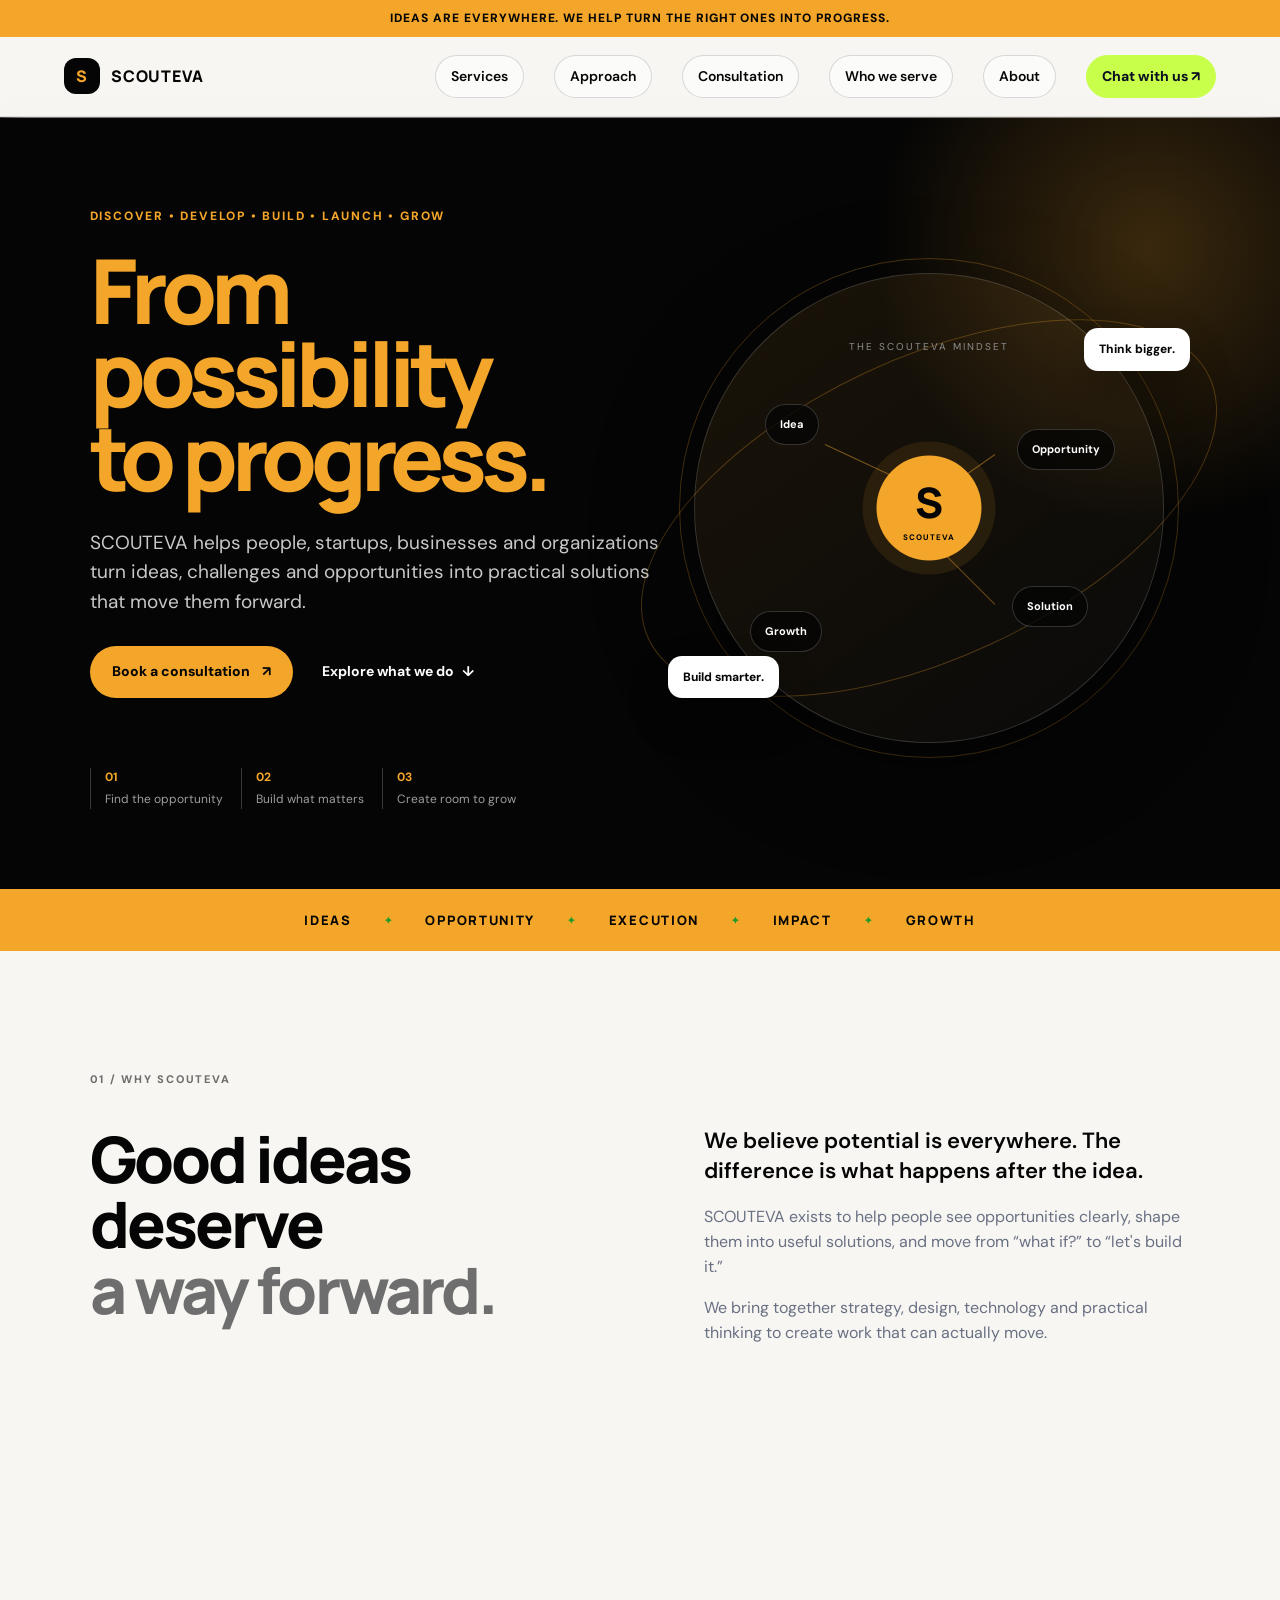
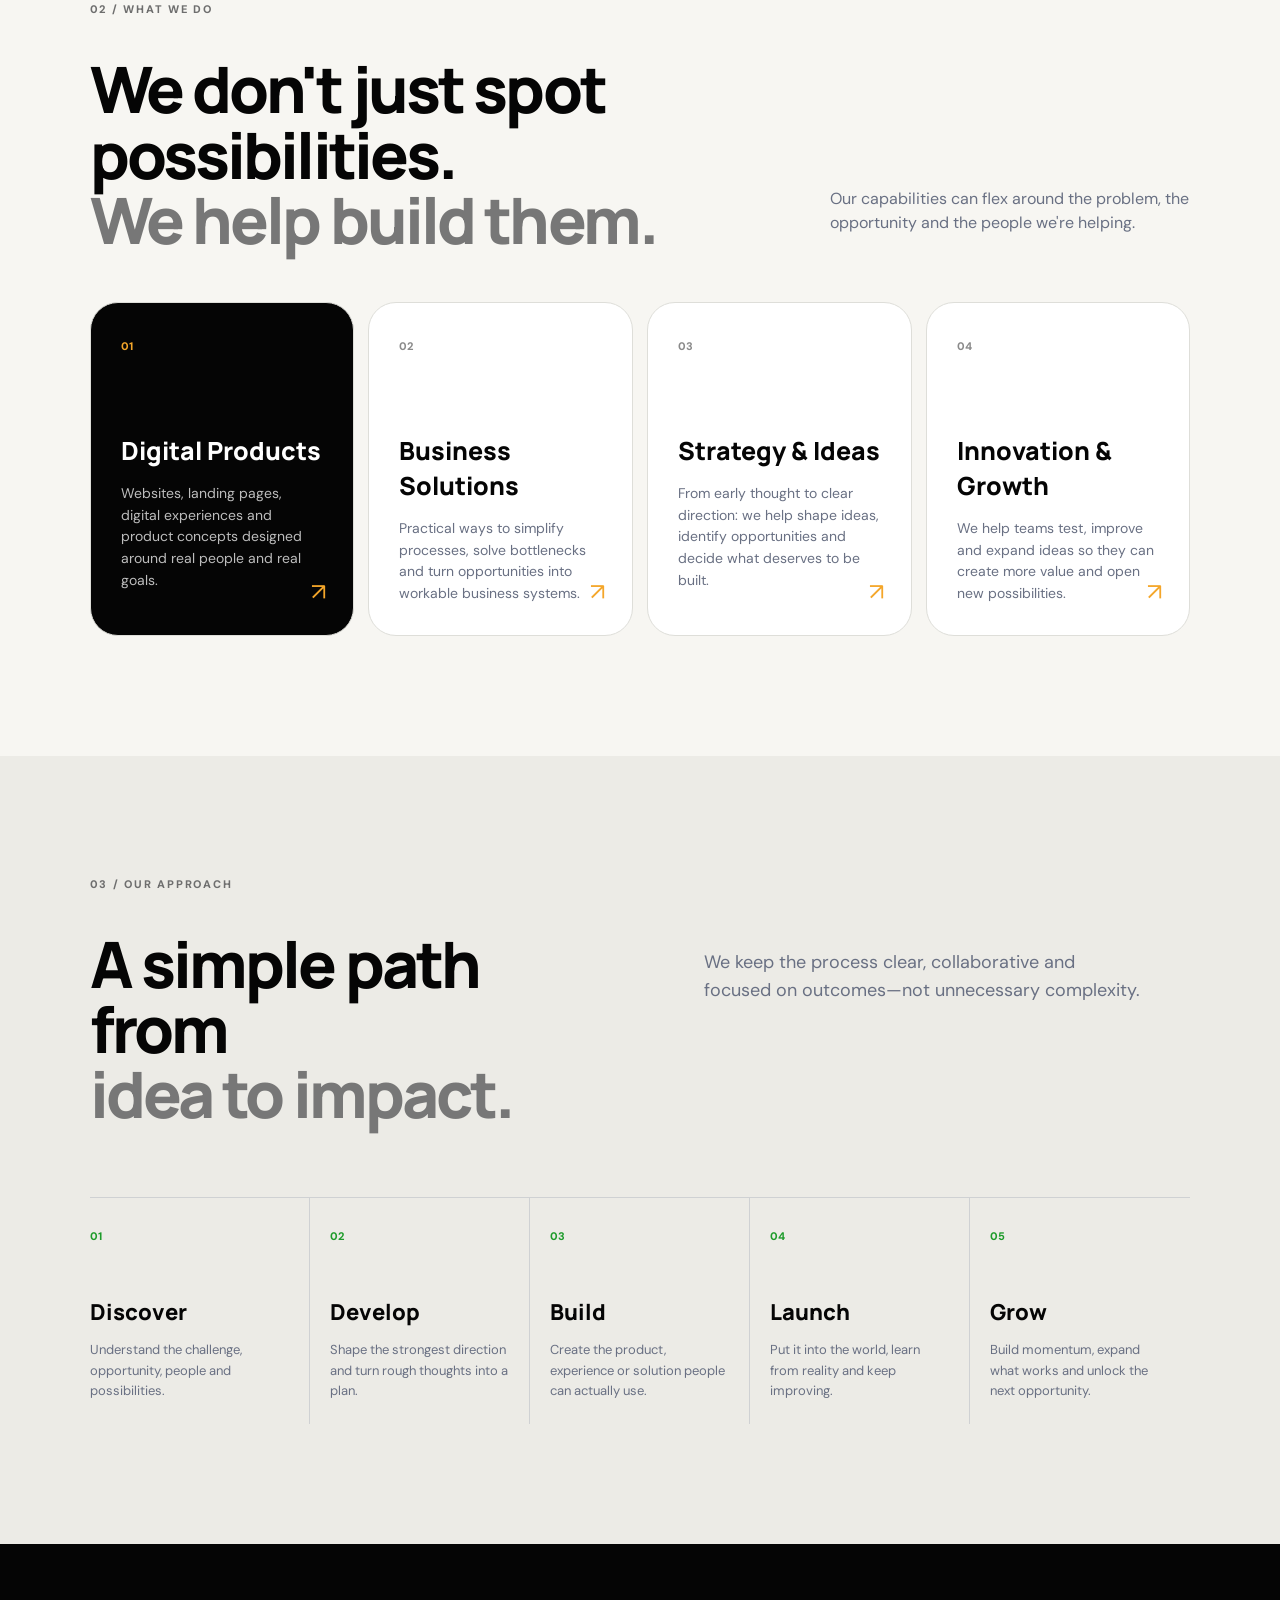
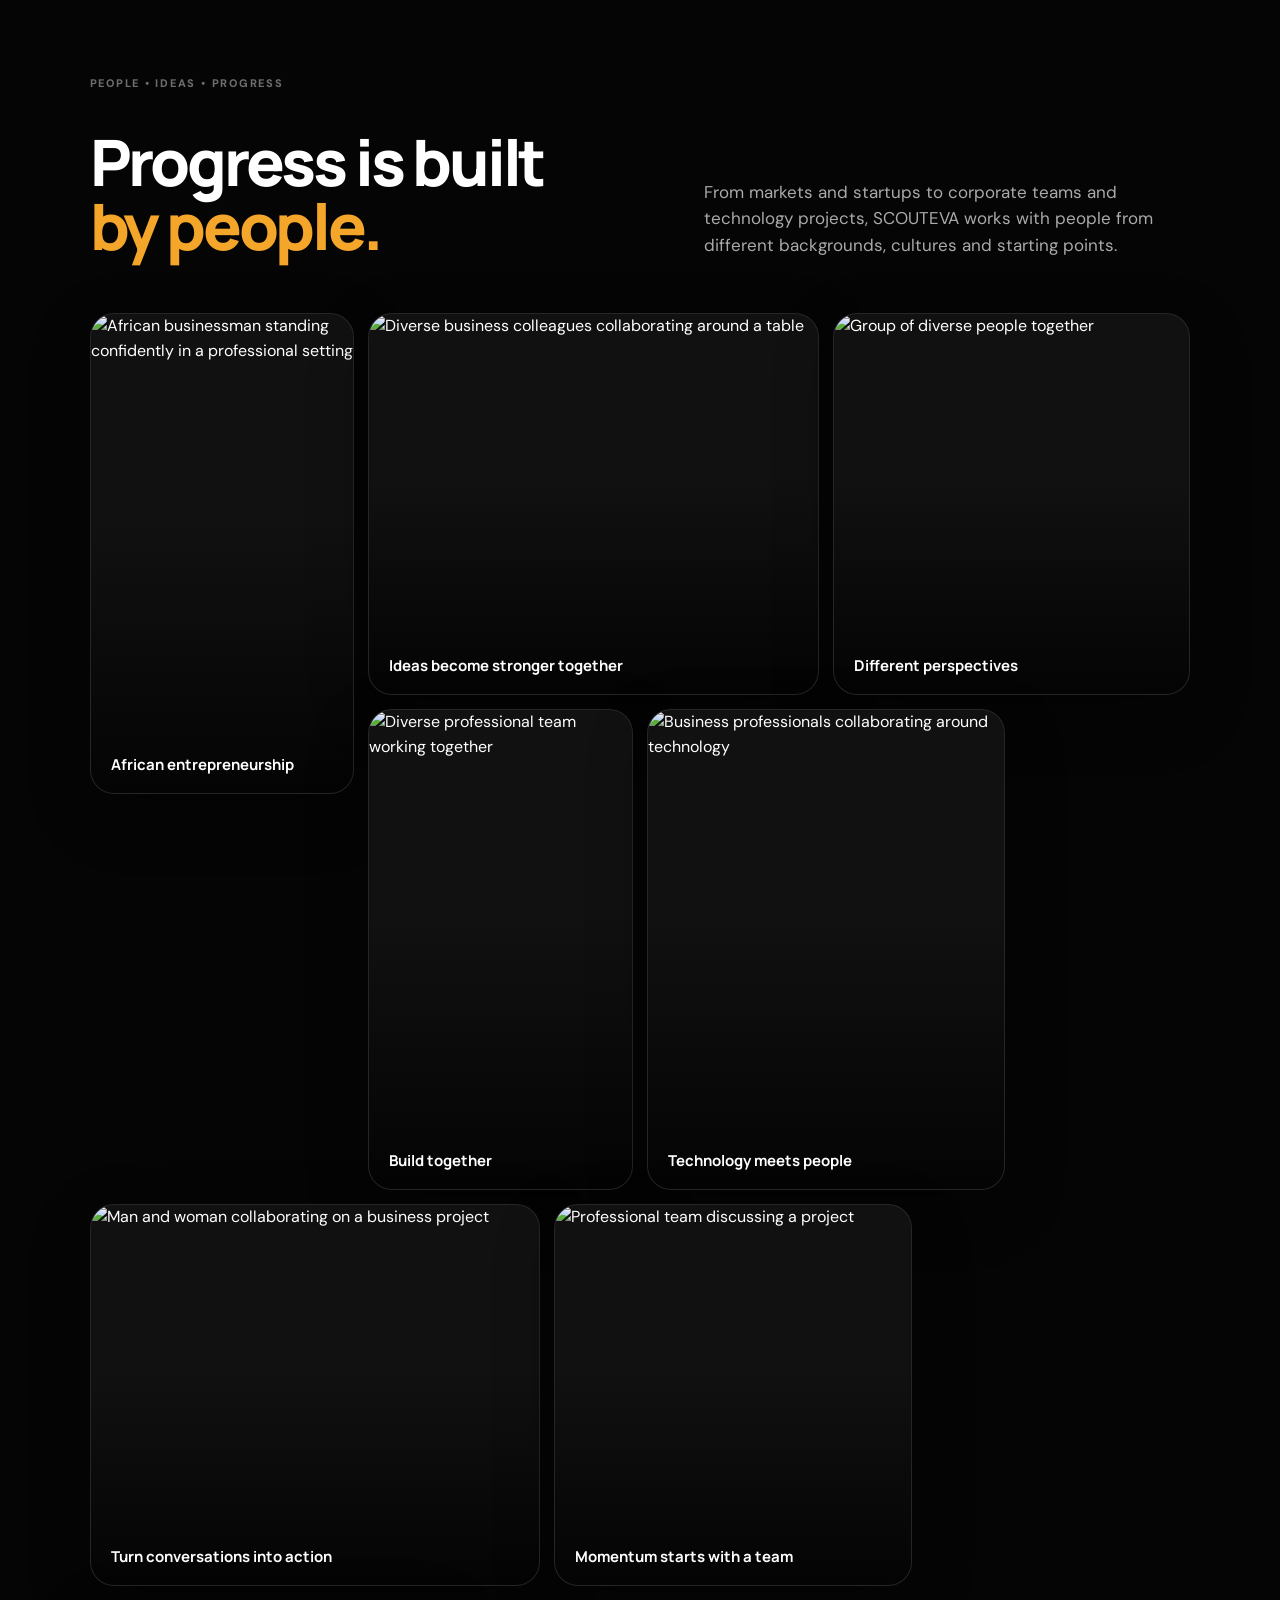
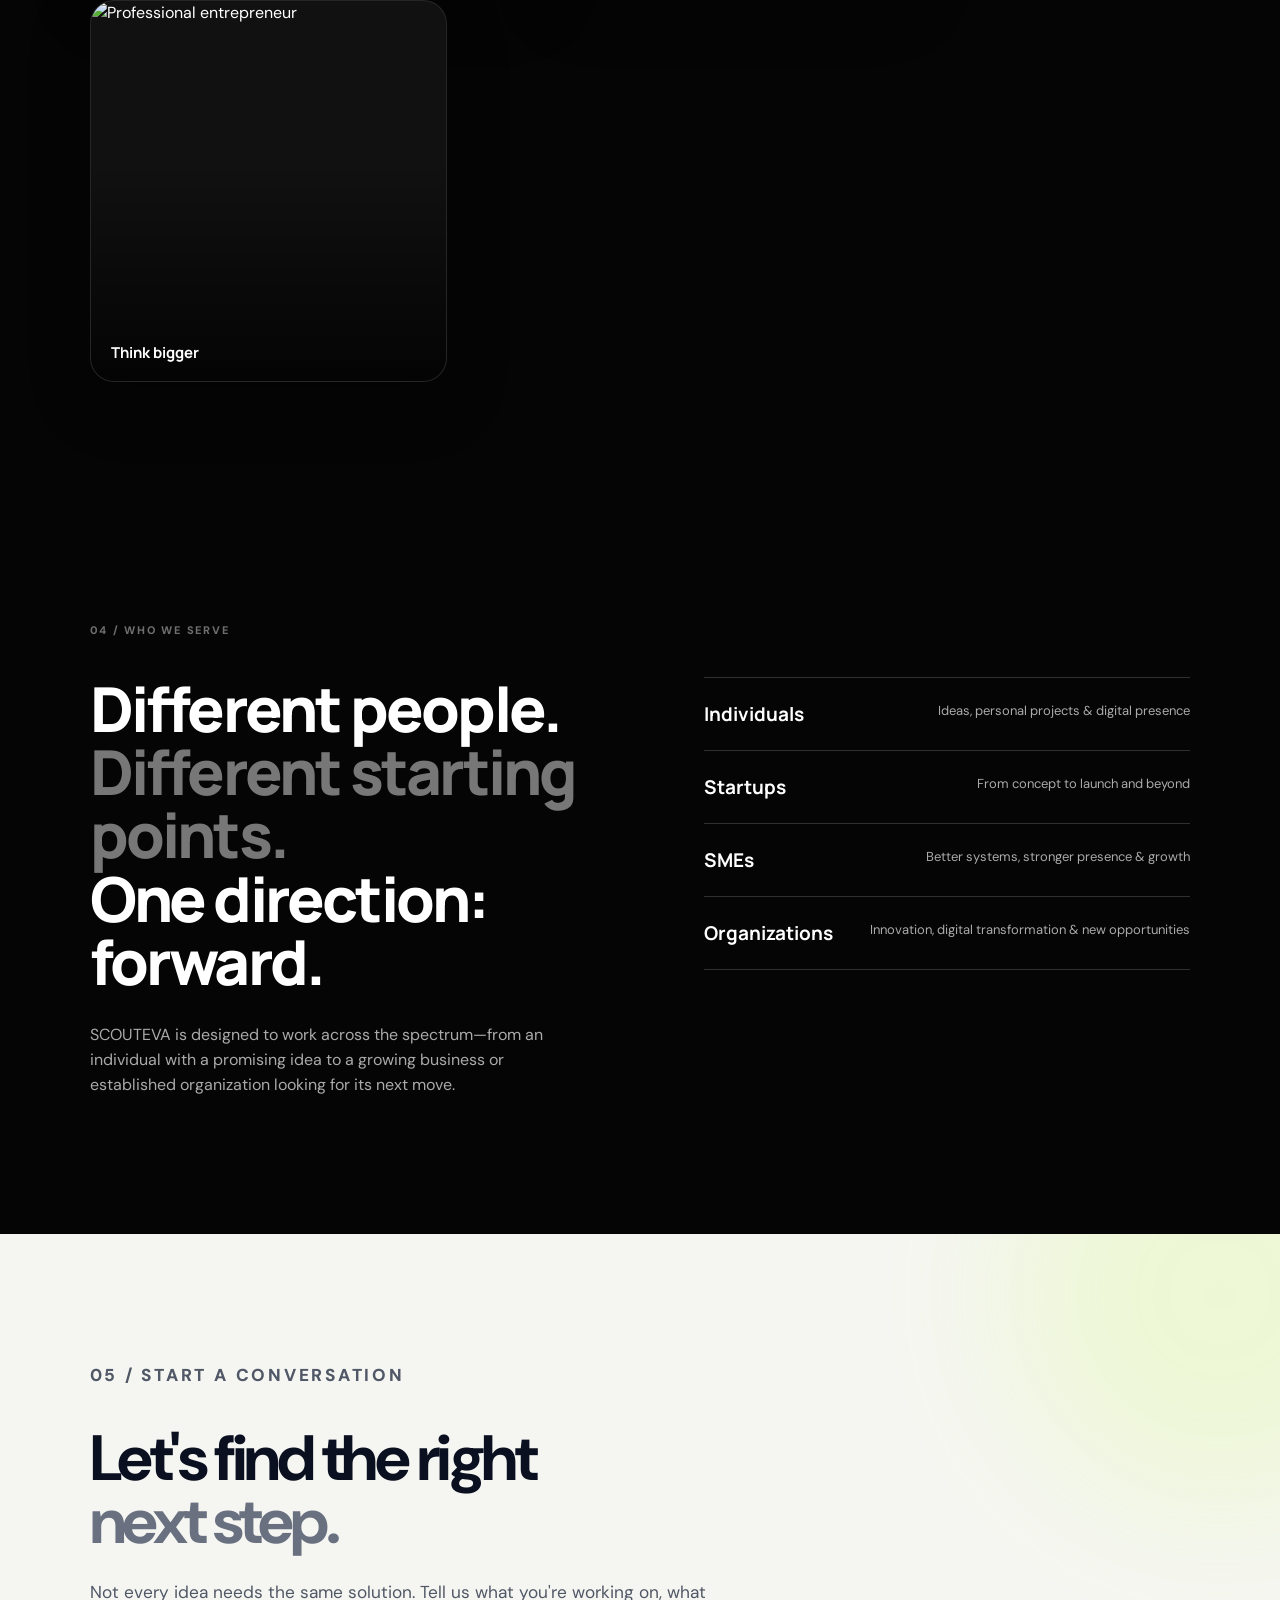
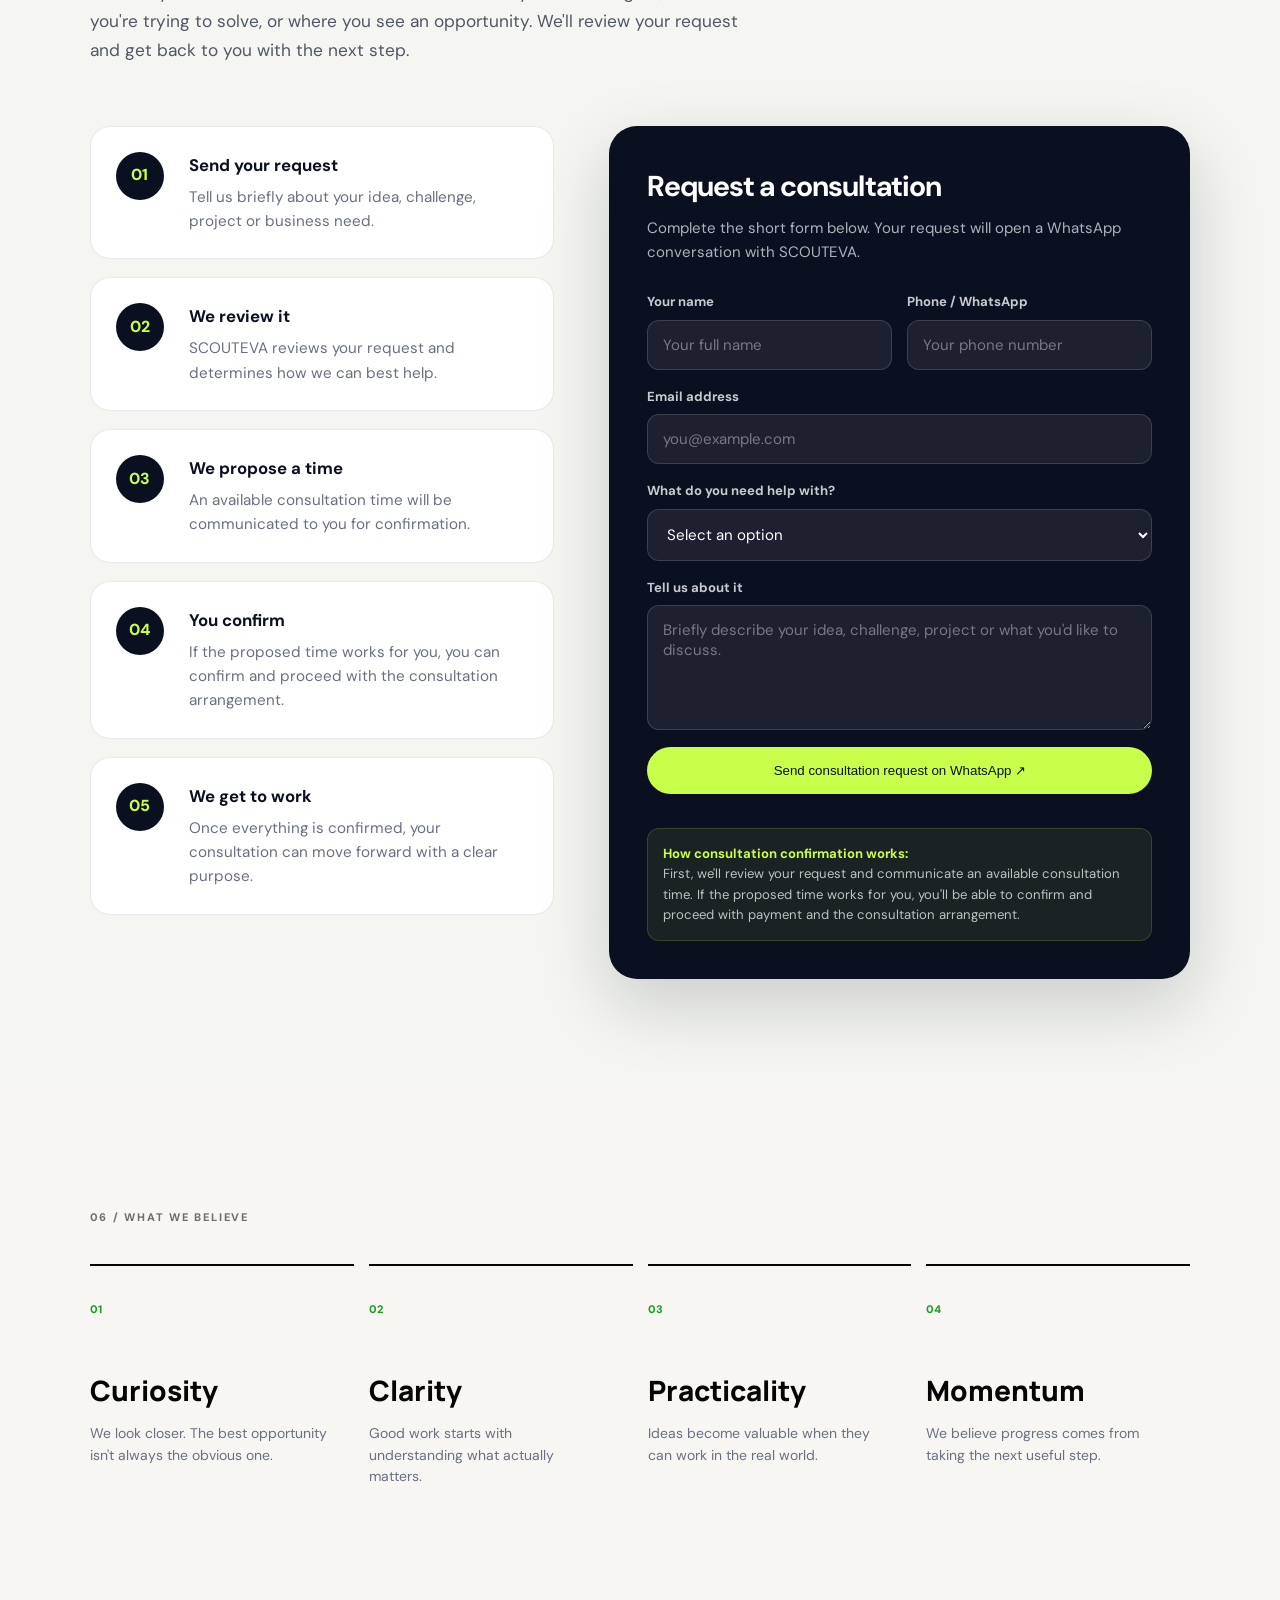
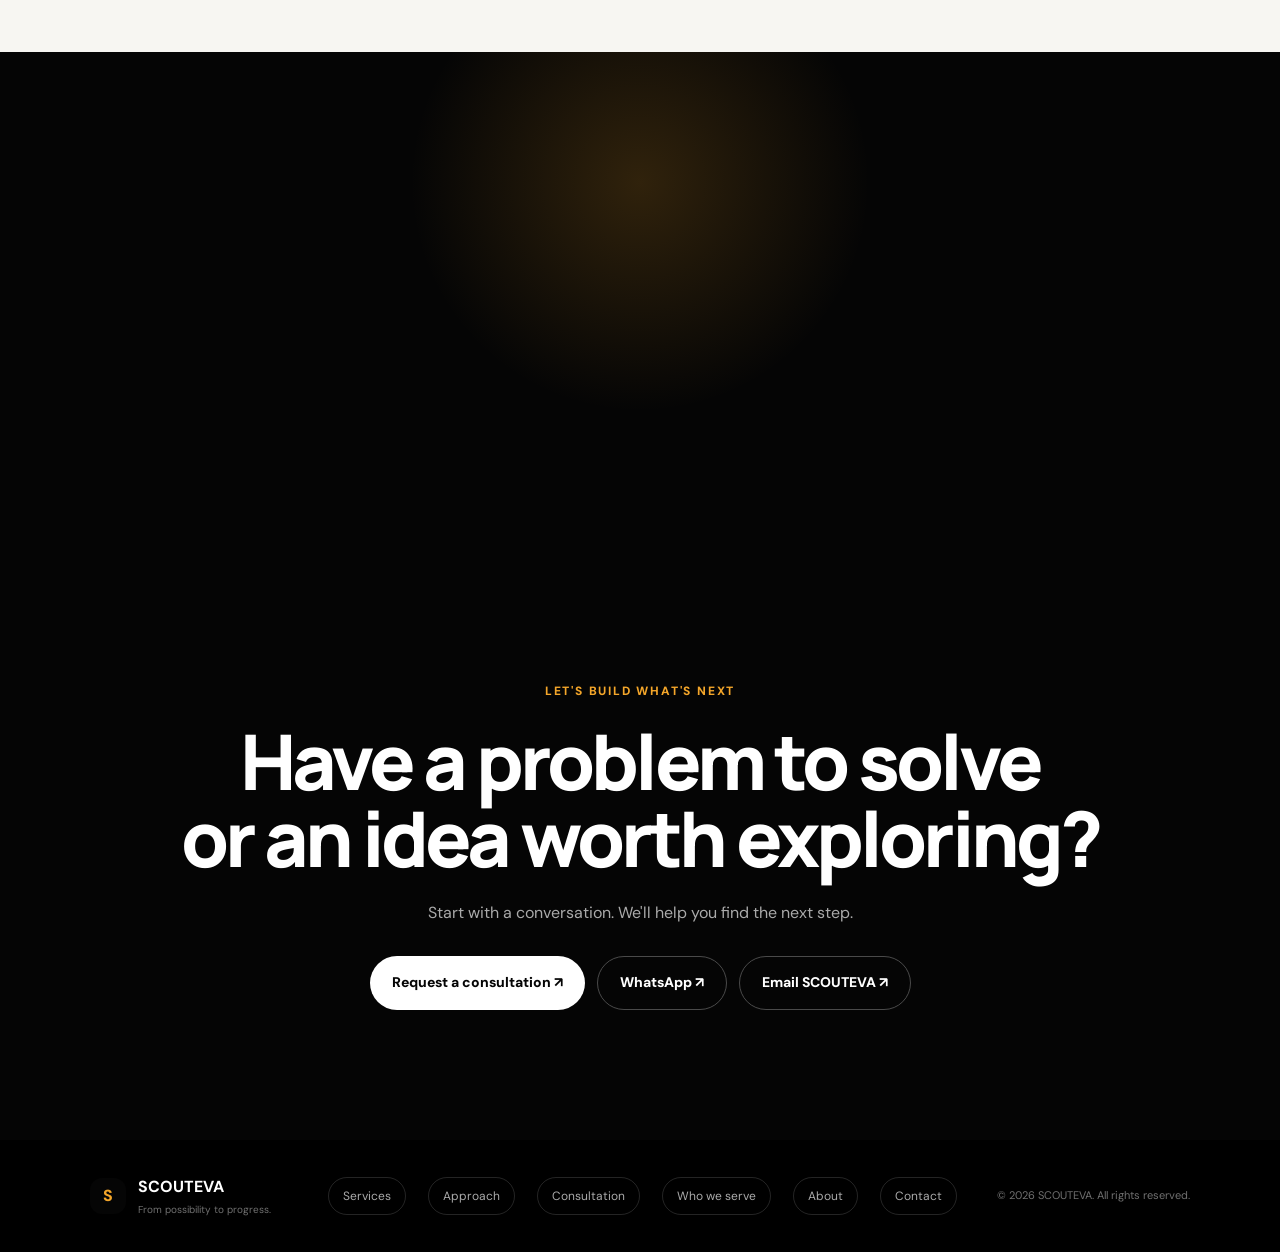
==== index.html @ cc864d7e "Update index.html" ====
<!DOCTYPE html>
<html lang="en">
<head>
  <meta charset="UTF-8">
  <meta name="viewport" content="width=device-width, initial-scale=1.0">

  <title>SCOUTEVA | From Possibility to Progress</title>

  <meta name="description" content="SCOUTEVA helps individuals, startups, businesses and organizations discover opportunities, develop ideas, build practical solutions, launch with confidence and grow.">

  <meta name="keywords" content="SCOUTEVA, business solutions, digital products, business strategy, business ideas, innovation, growth, startups, SMEs, digital transformation, consultation">

  <meta name="author" content="SCOUTEVA">
  <meta name="robots" content="index, follow, max-image-preview:large">

  <meta name="theme-color" content="#050505">

  <link rel="canonical" href="https://sunnydrumx.github.io/Scouteva/">

  <meta property="og:type" content="website">
  <meta property="og:title" content="SCOUTEVA | From Possibility to Progress">
  <meta property="og:description" content="Discover opportunities, develop ideas, build practical solutions, launch with confidence and grow with SCOUTEVA.">
  <meta property="og:url" content="https://sunnydrumx.github.io/Scouteva/">
  <meta property="og:site_name" content="SCOUTEVA">

  <meta name="twitter:card" content="summary">
  <meta name="twitter:title" content="SCOUTEVA | From Possibility to Progress">
  <meta name="twitter:description" content="Business solutions, digital products, strategy, innovation and growth.">

  <link rel="preconnect" href="https://fonts.googleapis.com">
  <link rel="preconnect" href="https://fonts.gstatic.com" crossorigin>

  <link href="https://fonts.googleapis.com/css2?family=DM+Sans:wght@400;500;600;700;800&family=Manrope:wght@600;700;800&display=swap" rel="stylesheet">

  <link rel="stylesheet" href="styles.css">

  <style>

    /* =========================
       NAVIGATION
    ========================== */

    .nav a.nav-pill{
      display:inline-flex;
      align-items:center;
      justify-content:center;
      padding:10px 15px;
      border:1px solid rgba(11,16,32,.15);
      border-radius:999px;
      background:rgba(255,255,255,.55);
      opacity:1 !important;
      transition:.25s ease;
    }

    .nav a.nav-pill:hover{
      background:#0b1020;
      color:#fff;
      transform:translateY(-2px);
    }

    .nav a.nav-whatsapp{
      background:#c7ff4a;
      color:#0b1020;
      border-color:#c7ff4a;
      font-weight:800;
    }

    .nav a.nav-whatsapp:hover{
      background:#8df2d3;
      color:#0b1020;
    }


    /* =========================
       HERO
    ========================== */

    .hero h1{
      font-weight:900;
      text-transform:none;
    }

    .hero h1 .hero-main{
      display:inline-block;
      font-weight:900;
      letter-spacing:-.065em;
    }

    .hero h1 .hero-highlight{
      display:inline-block;
      font-weight:900;
      letter-spacing:-.07em;
    }

    .hero .hero-text{
      max-width:680px;
    }

    .hero-actions .text-link{
      display:inline-flex;
      align-items:center;
      gap:8px;
      padding:12px 4px;
      transition:.2s ease;
    }

    .hero-actions .text-link:hover{
      color:#c7ff4a;
      transform:translateX(4px);
    }


    /* =========================
       CONSULTATION SECTION
    ========================== */

    .consultation-section{
      position:relative;
      overflow:hidden;
      background:#f5f6f1;
      color:#0b1020;
      padding:110px 7%;
    }

    .consultation-section::before{
      content:"";
      position:absolute;
      width:420px;
      height:420px;
      border-radius:50%;
      background:#c7ff4a;
      opacity:.16;
      filter:blur(70px);
      right:-150px;
      top:-150px;
      pointer-events:none;
    }

    .consultation-header{
      position:relative;
      max-width:760px;
      margin-bottom:60px;
    }

    .consultation-header h2{
      font-size:clamp(2.5rem,5vw,5rem);
      line-height:.98;
      letter-spacing:-.055em;
      margin:14px 0 24px;
    }

    .consultation-header h2 span{
      color:#697080;
    }

    .consultation-header p{
      max-width:650px;
      font-size:1.08rem;
      line-height:1.7;
      color:#505766;
    }

    .consultation-layout{
      position:relative;
      display:grid;
      grid-template-columns:1fr 1.25fr;
      gap:55px;
      align-items:start;
    }

    .consultation-process{
      display:grid;
      gap:18px;
    }

    .process-card{
      display:grid;
      grid-template-columns:55px 1fr;
      gap:18px;
      padding:25px;
      background:#fff;
      border:1px solid rgba(11,16,32,.09);
      border-radius:20px;
      transition:.25s ease;
    }

    .process-card:hover{
      transform:translateY(-4px);
      box-shadow:0 18px 45px rgba(11,16,32,.08);
    }

    .process-number{
      width:48px;
      height:48px;
      display:flex;
      align-items:center;
      justify-content:center;
      border-radius:50%;
      background:#0b1020;
      color:#c7ff4a;
      font-weight:800;
    }

    .process-card h3{
      margin:0 0 7px;
      font-size:1.05rem;
    }

    .process-card p{
      margin:0;
      color:#687080;
      line-height:1.6;
      font-size:.95rem;
    }

    .consultation-form-wrap{
      background:#0b1020;
      color:#fff;
      border-radius:28px;
      padding:38px;
      box-shadow:0 25px 70px rgba(11,16,32,.18);
    }

    .consultation-form-wrap h3{
      margin:0 0 8px;
      font-size:1.8rem;
      letter-spacing:-.03em;
    }

    .consultation-form-wrap > p{
      margin:0 0 28px;
      color:rgba(255,255,255,.68);
      line-height:1.6;
      font-size:.94rem;
    }

    .consultation-form{
      display:grid;
      gap:17px;
    }

    .form-row{
      display:grid;
      grid-template-columns:1fr 1fr;
      gap:15px;
    }

    .form-field{
      display:grid;
      gap:7px;
    }

    .form-field label{
      font-size:.82rem;
      font-weight:700;
      color:rgba(255,255,255,.78);
    }

    .form-field input,
    .form-field select,
    .form-field textarea{
      width:100%;
      box-sizing:border-box;
      border:1px solid rgba(255,255,255,.15);
      background:rgba(255,255,255,.07);
      color:#fff;
      border-radius:12px;
      padding:14px 15px;
      font-family:inherit;
      font-size:.94rem;
      outline:none;
      transition:.2s ease;
    }

    .form-field input::placeholder,
    .form-field textarea::placeholder{
      color:rgba(255,255,255,.4);
    }

    .form-field input:focus,
    .form-field select:focus,
    .form-field textarea:focus{
      border-color:#c7ff4a;
      background:rgba(255,255,255,.1);
    }

    .form-field select option{
      color:#0b1020;
      background:#fff;
    }

    .form-field textarea{
      min-height:125px;
      resize:vertical;
    }

    .consultation-submit{
      border:0;
      width:100%;
      padding:16px 20px;
      border-radius:999px;
      background:#c7ff4a;
      color:#0b1020;
      font:800 1rem inherit;
      cursor:pointer;
      transition:.25s ease;
    }

    .consultation-submit:hover{
      background:#8df2d3;
      transform:translateY(-2px);
    }

    .payment-note{
      margin-top:17px;
      padding:15px;
      border-radius:12px;
      background:rgba(199,255,74,.08);
      border:1px solid rgba(199,255,74,.16);
      color:rgba(255,255,255,.72);
      font-size:.82rem;
      line-height:1.55;
    }

    .payment-note strong{
      color:#c7ff4a;
    }


    /* =========================
       HERO PROOF
    ========================== */

    .hero-proof{
      display:flex;
      flex-wrap:wrap;
      gap:18px;
    }


    /* =========================
       FOOTER
    ========================== */

    .footer-links a{
      display:inline-flex;
      align-items:center;
      justify-content:center;
      padding:9px 14px;
      border:1px solid rgba(255,255,255,.14);
      border-radius:999px;
      transition:.25s ease;
    }

    .footer-links a:hover{
      background:#c7ff4a;
      color:#0b1020;
      border-color:#c7ff4a;
    }


    /* =========================
       MOBILE
    ========================== */

    @media(max-width:850px){

      .consultation-layout{
        grid-template-columns:1fr;
      }

    }

    @media(max-width:700px){

      .nav a.nav-pill{
        width:100%;
        text-align:center;
        padding:13px 16px;
      }

      .hero h1 .hero-main,
      .hero h1 .hero-highlight{
        letter-spacing:-.06em;
      }

      .consultation-section{
        padding:80px 6%;
      }

      .consultation-form-wrap{
        padding:25px 20px;
        border-radius:20px;
      }

      .form-row{
        grid-template-columns:1fr;
      }

      .process-card{
        padding:20px;
      }

    }

  </style>


  <!-- SEO structured data -->

  <script type="application/ld+json">
  {
    "@context":"https://schema.org",
    "@type":"Organization",
    "name":"SCOUTEVA",
    "url":"https://sunnydrumx.github.io/Scouteva/",
    "description":"SCOUTEVA helps individuals, startups, businesses and organizations turn ideas, opportunities and challenges into practical solutions."
  }
  </script>

</head>


<body>

  <div class="announcement">
    Ideas are everywhere. We help turn the right ones into progress.
  </div>


  <!-- HEADER -->

  <header class="site-header" id="top">

    <a class="brand" href="#top" aria-label="SCOUTEVA home">
      <span class="brand-mark">S</span>
      <span>SCOUTEVA</span>
    </a>


    <button
      class="menu-toggle"
      aria-label="Open menu"
      aria-expanded="false">
      ☰
    </button>


    <nav class="nav" aria-label="Main navigation">

      <a class="nav-pill" href="#services">
        Services
      </a>

      <a class="nav-pill" href="#approach">
        Approach
      </a>

      <a class="nav-pill" href="#consultation">
        Consultation
      </a>

      <a class="nav-pill" href="#audience">
        Who we serve
      </a>

      <a class="nav-pill" href="#about">
        About
      </a>

      <a
        class="nav-pill nav-whatsapp"
        href="https://wa.me/2349014651396?text=Hello%20SCOUTEVA%2C%20I%27d%20like%20to%20chat%20about%20a%20project."
        target="_blank"
        rel="noopener">
        Chat with us ↗
      </a>

    </nav>

  </header>


  <main>


    <!-- HERO -->

    <section class="hero">

      <div class="hero-copy">

        <p class="eyebrow">
          DISCOVER • DEVELOP • BUILD • LAUNCH • GROW
        </p>


        <h1>
          <span class="hero-main">From possibility</span><br>
          <span class="hero-highlight">to progress.</span>
        </h1>


        <p class="hero-text">
          SCOUTEVA helps people, startups, businesses and organizations
          turn ideas, challenges and opportunities into practical solutions
          that move them forward.
        </p>


        <div class="hero-actions">

          <a
            class="btn btn-primary"
            href="#consultation">
            Book a consultation
            <span>↗</span>
          </a>


          <a class="text-link" href="#services">
            Explore what we do
            <span>↓</span>
          </a>

        </div>


        <div class="hero-proof">

          <div>
            <strong>01</strong>
            <span>Find the opportunity</span>
          </div>

          <div>
            <strong>02</strong>
            <span>Build what matters</span>
          </div>

          <div>
            <strong>03</strong>
            <span>Create room to grow</span>
          </div>

        </div>

      </div>


      <!-- HERO VISUAL -->

      <div class="hero-visual">

        <div class="visual-orbit orbit-one"></div>
        <div class="visual-orbit orbit-two"></div>


        <div class="hero-card main-card">

          <div class="card-label">
            THE SCOUTEVA MINDSET
          </div>


          <div class="idea-node node-one">
            <span>Idea</span>
          </div>

          <div class="idea-node node-two">
            <span>Opportunity</span>
          </div>

          <div class="idea-node node-three">
            <span>Solution</span>
          </div>

          <div class="idea-node node-four">
            <span>Growth</span>
          </div>


          <div class="connection c1"></div>
          <div class="connection c2"></div>
          <div class="connection c3"></div>


          <div class="center-node">
            <b>S</b>
            <small>SCOUTEVA</small>
          </div>

        </div>


        <div class="floating-note note-one">
          Think bigger.
        </div>

        <div class="floating-note note-two">
          Build smarter.
        </div>

      </div>

    </section>


    <!-- MARQUEE -->

    <section class="marquee" aria-label="Our philosophy">

      <div>IDEAS</div>
      <span>✦</span>

      <div>OPPORTUNITY</div>
      <span>✦</span>

      <div>EXECUTION</div>
      <span>✦</span>

      <div>IMPACT</div>
      <span>✦</span>

      <div>GROWTH</div>

    </section>


    <!-- ABOUT -->

    <section class="section intro" id="about">

      <div class="section-kicker">
        01 / WHY SCOUTEVA
      </div>


      <div class="intro-grid">

        <h2>
          Good ideas deserve<br>
          <em>a way forward.</em>
        </h2>


        <div>

          <p class="lead">
            We believe potential is everywhere.
            The difference is what happens after the idea.
          </p>


          <p>
            SCOUTEVA exists to help people see opportunities clearly,
            shape them into useful solutions, and move from
            “what if?” to “let's build it.”
          </p>


          <p>
            We bring together strategy, design, technology and practical
            thinking to create work that can actually move.
          </p>

        </div>

      </div>

    </section>


    <!-- SERVICES -->

    <section class="section services" id="services">

      <div class="section-kicker">
        02 / WHAT WE DO
      </div>


      <div class="section-heading">

        <h2>
          We don't just spot possibilities.<br>
          <span>We help build them.</span>
        </h2>

        <p>
          Our capabilities can flex around the problem,
          the opportunity and the people we're helping.
        </p>

      </div>


      <div class="service-grid">

        <article class="service-card featured">

          <span class="service-number">01</span>

          <h3>Digital Products</h3>

          <p>
            Websites, landing pages, digital experiences and
            product concepts designed around real people and real goals.
          </p>

          <span class="service-arrow">↗</span>

        </article>


        <article class="service-card">

          <span class="service-number">02</span>

          <h3>Business Solutions</h3>

          <p>
            Practical ways to simplify processes, solve bottlenecks
            and turn opportunities into workable business systems.
          </p>

          <span class="service-arrow">↗</span>

        </article>


        <article class="service-card">

          <span class="service-number">03</span>

          <h3>Strategy & Ideas</h3>

          <p>
            From early thought to clear direction:
            we help shape ideas, identify opportunities and decide
            what deserves to be built.
          </p>

          <span class="service-arrow">↗</span>

        </article>


        <article class="service-card">

          <span class="service-number">04</span>

          <h3>Innovation & Growth</h3>

          <p>
            We help teams test, improve and expand ideas so they
            can create more value and open new possibilities.
          </p>

          <span class="service-arrow">↗</span>

        </article>

      </div>

    </section>


    <!-- APPROACH -->

    <section class="section approach" id="approach">

      <div class="section-kicker">
        03 / OUR APPROACH
      </div>


      <div class="approach-top">

        <h2>
          A simple path from<br>
          <span>idea to impact.</span>
        </h2>

        <p>
          We keep the process clear, collaborative and focused
          on outcomes—not unnecessary complexity.
        </p>

      </div>


      <div class="steps">

        <div class="step">
          <span>01</span>
          <h3>Discover</h3>
          <p>
            Understand the challenge, opportunity,
            people and possibilities.
          </p>
        </div>


        <div class="step">
          <span>02</span>
          <h3>Develop</h3>
          <p>
            Shape the strongest direction and turn
            rough thoughts into a plan.
          </p>
        </div>


        <div class="step">
          <span>03</span>
          <h3>Build</h3>
          <p>
            Create the product, experience or solution
            people can actually use.
          </p>
        </div>


        <div class="step">
          <span>04</span>
          <h3>Launch</h3>
          <p>
            Put it into the world, learn from reality
            and keep improving.
          </p>
        </div>


        <div class="step">
          <span>05</span>
          <h3>Grow</h3>
          <p>
            Build momentum, expand what works and
            unlock the next opportunity.
          </p>
        </div>

      </div>

    </section>


    <!-- PEOPLE -->

    <section class="people-showcase" aria-labelledby="people-title">

      <div class="people-intro">

        <div>

          <p class="section-kicker">
            PEOPLE • IDEAS • PROGRESS
          </p>

          <h2 id="people-title">
            Progress is built<br>
            <span>by people.</span>
          </h2>

        </div>


        <p>
          From markets and startups to corporate teams and technology
          projects, SCOUTEVA works with people from different backgrounds,
          cultures and starting points.
        </p>

      </div>


      <div class="people-masonry">

        <figure class="people-tile tile-tall">

          <img
            src="https://images.unsplash.com/photo-1519085360753-af0119f7cbe7?auto=format&fit=crop&w=900&q=85"
            alt="African businessman standing confidently in a professional setting"
            loading="lazy">

          <figcaption>
            African entrepreneurship
          </figcaption>

        </figure>


        <figure class="people-tile tile-wide">

          <img
            src="https://images.unsplash.com/photo-1551836022-d5d88e9218df?auto=format&fit=crop&w=1100&q=85"
            alt="Diverse business colleagues collaborating around a table"
            loading="lazy">

          <figcaption>
            Ideas become stronger together
          </figcaption>

        </figure>


        <figure class="people-tile">

          <img
            src="https://images.unsplash.com/photo-1529156069898-49953e39b3ac?auto=format&fit=crop&w=900&q=85"
            alt="Group of diverse people together"
            loading="lazy">

          <figcaption>
            Different perspectives
          </figcaption>

        </figure>


        <figure class="people-tile tile-tall">

          <img
            src="https://images.unsplash.com/photo-1521737711867-e3b97375f902?auto=format&fit=crop&w=1000&q=85"
            alt="Diverse professional team working together"
            loading="lazy">

          <figcaption>
            Build together
          </figcaption>

        </figure>


        <figure class="people-tile">

          <img
            src="https://images.unsplash.com/photo-1556761175-b413da4baf72?auto=format&fit=crop&w=900&q=85"
            alt="Business professionals collaborating around technology"
            loading="lazy">

          <figcaption>
            Technology meets people
          </figcaption>

        </figure>


        <figure class="people-tile tile-wide">

          <img
            src="https://images.unsplash.com/photo-1556761175-5973dc0f32e7?auto=format&fit=crop&w=1100&q=85"
            alt="Man and woman collaborating on a business project"
            loading="lazy">

          <figcaption>
            Turn conversations into action
          </figcaption>

        </figure>


        <figure class="people-tile">

          <img
            src="https://images.unsplash.com/photo-1522071820081-009f0129c71c?auto=format&fit=crop&w=900&q=85"
            alt="Professional team discussing a project"
            loading="lazy">

          <figcaption>
            Momentum starts with a team
          </figcaption>

        </figure>


        <figure class="people-tile">

          <img
            src="https://images.unsplash.com/photo-1500648767791-00dcc994a43e?auto=format&fit=crop&w=800&q=85"
            alt="Professional entrepreneur"
            loading="lazy">

          <figcaption>
            Think bigger
          </figcaption>

        </figure>

      </div>

    </section>


    <!-- WHO WE SERVE -->

    <section class="section audience" id="audience">

      <div class="section-kicker">
        04 / WHO WE SERVE
      </div>


      <div class="audience-grid">

        <div>

          <h2>
            Different people.<br>
            <span>Different starting points.</span><br>
            One direction: forward.
          </h2>

          <p>
            SCOUTEVA is designed to work across the spectrum—from
            an individual with a promising idea to a growing business
            or established organization looking for its next move.
          </p>

        </div>


        <div class="audience-list">

          <div>
            <b>Individuals</b>
            <span>
              Ideas, personal projects & digital presence
            </span>
          </div>


          <div>
            <b>Startups</b>
            <span>
              From concept to launch and beyond
            </span>
          </div>


          <div>
            <b>SMEs</b>
            <span>
              Better systems, stronger presence & growth
            </span>
          </div>


          <div>
            <b>Organizations</b>
            <span>
              Innovation, digital transformation & new opportunities
            </span>
          </div>

        </div>

      </div>

    </section>


    <!-- CONSULTATION -->

    <section class="consultation-section" id="consultation">

      <div class="consultation-header">

        <p class="section-kicker">
          05 / START A CONVERSATION
        </p>

        <h2>
          Let's find the right<br>
          <span>next step.</span>
        </h2>

        <p>
          Not every idea needs the same solution.
          Tell us what you're working on, what you're trying to solve,
          or where you see an opportunity. We'll review your request
          and get back to you with the next step.
        </p>

      </div>


      <div class="consultation-layout">


        <!-- PROCESS -->

        <div class="consultation-process">

          <div class="process-card">

            <div class="process-number">
              01
            </div>

            <div>
              <h3>Send your request</h3>

              <p>
                Tell us briefly about your idea, challenge,
                project or business need.
              </p>
            </div>

          </div>


          <div class="process-card">

            <div class="process-number">
              02
            </div>

            <div>
              <h3>We review it</h3>

              <p>
                SCOUTEVA reviews your request and determines
                how we can best help.
              </p>
            </div>

          </div>


          <div class="process-card">

            <div class="process-number">
              03
            </div>

            <div>
              <h3>We propose a time</h3>

              <p>
                An available consultation time will be communicated
                to you for confirmation.
              </p>
            </div>

          </div>


          <div class="process-card">

            <div class="process-number">
              04
            </div>

            <div>
              <h3>You confirm</h3>

              <p>
                If the proposed time works for you, you can confirm
                and proceed with the consultation arrangement.
              </p>
            </div>

          </div>


          <div class="process-card">

            <div class="process-number">
              05
            </div>

            <div>
              <h3>We get to work</h3>

              <p>
                Once everything is confirmed, your consultation
                can move forward with a clear purpose.
              </p>
            </div>

          </div>

        </div>


        <!-- FORM -->

        <div class="consultation-form-wrap">

          <h3>Request a consultation</h3>

          <p>
            Complete the short form below. Your request will open
            a WhatsApp conversation with SCOUTEVA.
          </p>


          <form
            class="consultation-form"
            id="consultationForm">


            <div class="form-row">

              <div class="form-field">

                <label for="clientName">
                  Your name
                </label>

                <input
                  type="text"
                  id="clientName"
                  name="clientName"
                  placeholder="Your full name"
                  required>

              </div>


              <div class="form-field">

                <label for="clientContact">
                  Phone / WhatsApp
                </label>

                <input
                  type="tel"
                  id="clientContact"
                  name="clientContact"
                  placeholder="Your phone number"
                  required>

              </div>

            </div>


            <div class="form-field">

              <label for="clientEmail">
                Email address
              </label>

              <input
                type="email"
                id="clientEmail"
                name="clientEmail"
                placeholder="you@example.com">

            </div>


            <div class="form-field">

              <label for="service">
                What do you need help with?
              </label>

              <select
                id="service"
                name="service"
                required>

                <option value="">
                  Select an option
                </option>

                <option value="Business Solutions">
                  Business Solutions
                </option>

                <option value="Digital Products">
                  Digital Products
                </option>

                <option value="Strategy & Ideas">
                  Strategy & Ideas
                </option>

                <option value="Innovation & Growth">
                  Innovation & Growth
                </option>

                <option value="Not sure yet">
                  I'm not sure yet
                </option>

              </select>

            </div>


            <div class="form-field">

              <label for="message">
                Tell us about it
              </label>

              <textarea
                id="message"
                name="message"
                placeholder="Briefly describe your idea, challenge, project or what you'd like to discuss."
                required></textarea>

            </div>


            <button
              type="submit"
              class="consultation-submit">

              Send consultation request on WhatsApp ↗

            </button>


            <div class="payment-note">

              <strong>How consultation confirmation works:</strong><br>

              First, we'll review your request and communicate
              an available consultation time. If the proposed time
              works for you, you'll be able to confirm and proceed
              with payment and the consultation arrangement.

            </div>

          </form>

        </div>

      </div>

    </section>


    <!-- VALUES -->

    <section class="section values">

      <div class="section-kicker">
        06 / WHAT WE BELIEVE
      </div>


      <div class="values-grid">

        <article>

          <span>01</span>

          <h3>Curiosity</h3>

          <p>
            We look closer. The best opportunity isn't
            always the obvious one.
          </p>

        </article>


        <article>

          <span>02</span>

          <h3>Clarity</h3>

          <p>
            Good work starts with understanding
            what actually matters.
          </p>

        </article>


        <article>

          <span>03</span>

          <h3>Practicality</h3>

          <p>
            Ideas become valuable when they can
            work in the real world.
          </p>

        </article>


        <article>

          <span>04</span>

          <h3>Momentum</h3>

          <p>
            We believe progress comes from taking
            the next useful step.
          </p>

        </article>

      </div>

    </section>


    <!-- CONTACT -->

    <section class="cta-section" id="contact">

      <div class="cta-glow"></div>

      <p class="eyebrow">
        LET'S BUILD WHAT'S NEXT
      </p>


      <h2>
        Have a problem to solve<br>
        or an idea worth exploring?
      </h2>


      <p>
        Start with a conversation.
        We'll help you find the next step.
      </p>


      <div class="cta-actions">

        <a
          class="btn btn-light"
          href="#consultation">
          Request a consultation ↗
        </a>


        <a
          class="btn btn-outline-light"
          href="https://wa.me/2349014651396?text=Hello%20SCOUTEVA%2C%20I%27d%20like%20to%20chat%20about%20a%20project."
          target="_blank"
          rel="noopener">
          WhatsApp ↗
        </a>


        <a
          class="btn btn-outline-light"
          href="mailto:Visioncatalystsgroup@gmail.com">
          Email SCOUTEVA ↗
        </a>

      </div>

    </section>

  </main>


  <!-- FOOTER -->

  <footer class="footer">

    <div class="footer-brand">

      <span class="brand-mark">
        S
      </span>

      <div>

        <strong>SCOUTEVA</strong>

        <small>
          From possibility to progress.
        </small>

      </div>

    </div>


    <div class="footer-links">

      <a href="#services">
        Services
      </a>

      <a href="#approach">
        Approach
      </a>

      <a href="#consultation">
        Consultation
      </a>

      <a href="#audience">
        Who we serve
      </a>

      <a href="#about">
        About
      </a>

      <a href="#contact">
        Contact
      </a>

    </div>


    <p>
      © <span id="year"></span> SCOUTEVA.
      All rights reserved.
    </p>

  </footer>


  <!-- EXISTING JAVASCRIPT -->

  <script src="script.js"></script>


  <!-- CONSULTATION FORM -->

  <script>

    document.addEventListener("DOMContentLoaded", function(){

      const form = document.getElementById("consultationForm");

      if(!form) return;

      form.addEventListener("submit", function(event){

        event.preventDefault();

        const name =
          document.getElementById("clientName").value.trim();

        const contact =
          document.getElementById("clientContact").value.trim();

        const email =
          document.getElementById("clientEmail").value.trim();

        const service =
          document.getElementById("service").value;

        const message =
          document.getElementById("message").value.trim();


        const whatsappMessage =
`Hello SCOUTEVA,

I'd like to request a consultation.

Name: ${name}

Phone / WhatsApp: ${contact}

Email: ${email || "Not provided"}

Area of interest: ${service}

About my request:
${message}

I understand that SCOUTEVA will review my request and communicate an available consultation time for confirmation.`;

        const whatsappURL =
          "https://wa.me/2349014651396?text=" +
          encodeURIComponent(whatsappMessage);


        window.open(
          whatsappURL,
          "_blank",
          "noopener"
        );

      });

    });

  </script>


</body>
</html>
---- styles.css ----
:root{
  --ink:#050505;--ink-2:#111111;--paper:#f7f6f2;--muted:#697083;--line:#deded9;
  --accent:#f4a62a;--accent-2:#1d9b2a;--white:#fff;--radius:28px;
}
*{box-sizing:border-box}
html{scroll-behavior:smooth}
body{margin:0;background:var(--paper);color:var(--ink);font-family:"DM Sans",sans-serif;line-height:1.55}
a{color:inherit;text-decoration:none}
img{display:block;max-width:100%}
.announcement{background:var(--accent);color:#050505;text-align:center;padding:9px 20px;font-size:12px;font-weight:800;letter-spacing:.08em;text-transform:uppercase}
.site-header{position:sticky;top:0;z-index:20;display:flex;align-items:center;justify-content:space-between;padding:18px 5vw;background:rgba(247,246,242,.92);backdrop-filter:blur(16px);border-bottom:1px solid rgba(5,5,5,.1)}
.brand{display:flex;align-items:center;gap:11px;font-family:Manrope,sans-serif;font-weight:800;letter-spacing:.05em}
.brand-mark{display:grid;place-items:center;width:36px;height:36px;border-radius:12px;background:var(--ink);color:var(--accent);font-weight:800}
.nav{display:flex;align-items:center;gap:30px;font-size:14px;font-weight:600}
.nav a:not(.nav-cta){opacity:.72}.nav a:hover{opacity:1}
.nav-cta{padding:11px 17px;background:var(--ink);color:#fff;border-radius:999px}
.nav-cta:hover{background:var(--accent);color:var(--ink)}
.menu-toggle{display:none;border:0;background:none;font-size:24px}
.hero{min-height:760px;background:var(--ink);color:#fff;display:grid;grid-template-columns:1.05fr .95fr;align-items:center;padding:90px 7vw 80px;overflow:hidden;position:relative}
.hero:before{content:"";position:absolute;width:600px;height:600px;background:radial-gradient(circle,rgba(244,166,42,.22),transparent 65%);right:-170px;top:-170px}
.eyebrow{font-size:12px;font-weight:800;letter-spacing:.15em;color:var(--accent);margin:0 0 22px}
.hero h1{font:800 clamp(56px,7vw,104px)/.93 Manrope,sans-serif;letter-spacing:-.06em;margin:0}
.hero h1 span{color:var(--accent)}
.hero-text{max-width:630px;font-size:19px;color:#c9c9c9;margin:30px 0}
.hero-actions{display:flex;align-items:center;gap:25px;flex-wrap:wrap}
.btn{display:inline-flex;align-items:center;justify-content:center;gap:12px;border-radius:999px;padding:15px 22px;font-weight:800;font-size:14px}
.btn-primary{background:var(--accent);color:var(--ink)}.btn-primary:hover{background:#ffbb48}
.text-link{color:#fff;font-weight:700;font-size:14px}.text-link:hover{color:var(--accent)}
.hero-proof{display:flex;gap:28px;margin-top:70px}
.hero-proof div{display:flex;flex-direction:column;gap:4px;border-left:1px solid #393939;padding-left:14px}
.hero-proof strong{font-size:12px;color:var(--accent)}.hero-proof span{font-size:12px;color:#9d9d9d}
.hero-visual{height:560px;position:relative;display:grid;place-items:center}
.main-card{width:min(470px,80vw);height:470px;border:1px solid rgba(255,255,255,.15);background:linear-gradient(145deg,rgba(244,166,42,.09),rgba(255,255,255,.025));border-radius:50%;position:relative;box-shadow:0 30px 100px rgba(0,0,0,.4)}
.visual-orbit{position:absolute;border:1px solid rgba(244,166,42,.28);border-radius:50%}
.orbit-one{width:500px;height:500px}.orbit-two{width:620px;height:300px;transform:rotate(-25deg)}
.card-label{position:absolute;top:65px;left:0;right:0;text-align:center;color:#8e8e8e;font-size:10px;letter-spacing:.2em}
.center-node{position:absolute;left:50%;top:50%;transform:translate(-50%,-50%);width:105px;height:105px;border-radius:50%;background:var(--accent);color:var(--ink);display:flex;align-items:center;justify-content:center;flex-direction:column;box-shadow:0 0 0 14px rgba(244,166,42,.1)}
.center-node b{font:800 42px Manrope}.center-node small{font-size:8px;letter-spacing:.13em;font-weight:800}
.idea-node{position:absolute;padding:11px 14px;border:1px solid rgba(255,255,255,.18);border-radius:999px;background:rgba(5,5,5,.75);font-size:11px;font-weight:700}
.node-one{top:130px;left:70px}.node-two{top:155px;right:48px}.node-three{bottom:115px;right:75px}.node-four{bottom:90px;left:55px}
.connection{position:absolute;height:1px;background:rgba(244,166,42,.45);transform-origin:left}
.c1{width:130px;left:130px;top:170px;transform:rotate(25deg)}.c2{width:125px;left:300px;top:180px;transform:rotate(145deg)}.c3{width:140px;left:300px;top:330px;transform:rotate(-135deg)}
.floating-note{position:absolute;background:#fff;color:var(--ink);padding:12px 15px;border-radius:14px;font-size:12px;font-weight:800;box-shadow:0 20px 40px rgba(0,0,0,.3)}
.note-one{top:100px;right:0}.note-two{bottom:90px;left:0}
.marquee{display:flex;gap:32px;align-items:center;justify-content:center;flex-wrap:wrap;padding:22px 5vw;background:var(--accent);font:800 13px Manrope;letter-spacing:.13em}.marquee span{font-size:10px;color:var(--accent-2)}
.section{padding:120px 7vw}.section-kicker{font-size:11px;letter-spacing:.16em;font-weight:800;color:#6e6e6e;margin-bottom:38px}
.intro-grid{display:grid;grid-template-columns:1fr 1fr;gap:10vw}
.intro h2,.section-heading h2,.approach h2,.audience h2{font:800 clamp(38px,5vw,68px)/1.02 Manrope;letter-spacing:-.045em;margin:0}
.intro h2 em{font-style:normal;color:#6e6e6e}.lead{font-size:22px;font-weight:600;line-height:1.35;margin:0 0 20px}.intro p:not(.lead){color:var(--muted);max-width:620px}
.section-heading{display:flex;justify-content:space-between;gap:60px;align-items:end;margin-bottom:50px}
.section-heading h2 span,.approach h2 span,.audience h2 span{color:#777}.section-heading>p{max-width:360px;color:var(--muted)}
.service-grid{display:grid;grid-template-columns:repeat(4,1fr);gap:14px}
.service-card{min-height:330px;padding:30px;border:1px solid var(--line);border-radius:var(--radius);position:relative;background:#fff;transition:.25s}
.service-card:hover{transform:translateY(-6px);box-shadow:0 20px 50px rgba(5,5,5,.09)}
.service-card.featured{background:var(--ink);color:#fff}
.service-number{font-size:11px;font-weight:800;color:#8a8a8a}.service-card.featured .service-number{color:var(--accent)}
.service-card h3{font:800 25px Manrope;margin:75px 0 15px}.service-card p{font-size:14px;color:var(--muted);margin:0}.featured p{color:#bdbdbd}
.service-arrow{position:absolute;right:27px;bottom:25px;font-size:24px;color:var(--accent)}
.approach{background:#ecebe6}.approach-top{display:grid;grid-template-columns:1fr 1fr;gap:10vw;margin-bottom:70px}
.approach-top p{max-width:440px;color:var(--muted);font-size:18px}.steps{display:grid;grid-template-columns:repeat(5,1fr);border-top:1px solid #cfd1d3}
.step{padding:25px 20px 10px 0;border-right:1px solid #cfd1d3}.step:not(:first-child){padding-left:20px}.step:last-child{border-right:0}
.step span{font-size:11px;font-weight:800;color:var(--accent-2)}.step h3{font:800 22px Manrope;margin:50px 0 10px}.step p{font-size:13px;color:var(--muted);max-width:180px}

/* Floating human-image section */
.people-showcase{background:var(--ink);color:#fff;padding:120px 7vw;overflow:hidden}
.people-intro{display:grid;grid-template-columns:1fr 1fr;gap:10vw;align-items:end;margin-bottom:55px}
.people-intro h2{font:800 clamp(42px,5vw,70px)/1 Manrope;letter-spacing:-.05em;margin:0}.people-intro h2 span{color:var(--accent)}
.people-intro>p{max-width:520px;color:#aaa;font-size:17px;margin:0}
.people-masonry{display:grid;grid-template-columns:repeat(12,1fr);grid-auto-rows:85px;gap:14px}
.people-tile{position:relative;margin:0;overflow:hidden;border-radius:24px;background:#111;border:1px solid rgba(255,255,255,.09);box-shadow:0 20px 60px rgba(0,0,0,.3)}
.people-tile img{width:100%;height:100%;object-fit:cover;transition:transform .6s ease,filter .6s ease}.people-tile:after{content:"";position:absolute;inset:0;background:linear-gradient(transparent 42%,rgba(0,0,0,.78))}
.people-tile:hover img{transform:scale(1.06);filter:saturate(1.05)}
.people-tile figcaption{position:absolute;z-index:2;left:20px;right:20px;bottom:18px;color:#fff;font:700 15px Manrope}
.people-tile:nth-child(1){grid-column:span 3;grid-row:span 5}.people-tile:nth-child(2){grid-column:span 5;grid-row:span 4}
.people-tile:nth-child(3){grid-column:span 4;grid-row:span 4}.people-tile:nth-child(4){grid-column:span 3;grid-row:span 5}
.people-tile:nth-child(5){grid-column:span 4;grid-row:span 5}.people-tile:nth-child(6){grid-column:span 5;grid-row:span 4}
.people-tile:nth-child(7){grid-column:span 4;grid-row:span 4}.people-tile:nth-child(8){grid-column:span 4;grid-row:span 4}
.people-tile:nth-child(1) img{object-position:center 35%}.people-tile:nth-child(4) img{object-position:center 30%}

.audience{background:var(--ink);color:#fff}.audience-grid{display:grid;grid-template-columns:1fr 1fr;gap:10vw}.audience h2{font-size:clamp(38px,5vw,62px)}
.audience p{color:#aaa;max-width:540px;margin-top:30px}.audience-list{border-top:1px solid #303030}
.audience-list div{display:flex;justify-content:space-between;gap:20px;padding:23px 0;border-bottom:1px solid #303030}
.audience-list b{font:700 19px Manrope}.audience-list span{color:#aaa;font-size:13px;text-align:right}
.values-grid{display:grid;grid-template-columns:repeat(4,1fr);gap:15px}.values-grid article{padding:30px 0;border-top:2px solid var(--ink)}
.values-grid span{font-size:11px;font-weight:800;color:var(--accent-2)}.values-grid h3{font:800 28px Manrope;margin:50px 0 12px}.values-grid p{color:var(--muted);font-size:14px;max-width:240px}
.cta-section{background:var(--ink);color:#fff;padding:130px 7vw;text-align:center;position:relative;overflow:hidden}
.cta-glow{position:absolute;width:500px;height:500px;border-radius:50%;background:radial-gradient(circle,rgba(244,166,42,.18),transparent 65%);left:50%;top:50%;transform:translate(-50%,-50%)}
.cta-section>*{position:relative}.cta-section h2{font:800 clamp(42px,6vw,82px)/1 Manrope;letter-spacing:-.05em;margin:0 auto 25px}
.cta-section>p:not(.eyebrow){color:#aaa;max-width:600px;margin:0 auto 30px}.cta-actions{display:flex;justify-content:center;gap:12px;flex-wrap:wrap}
.btn-light{background:#fff;color:var(--ink)}.btn-light:hover{background:var(--accent)}
.btn-outline-light{border:1px solid #4a4a4a;color:#fff}.btn-outline-light:hover{border-color:var(--accent-2);color:var(--accent-2)}
.contact-details{display:flex;justify-content:center;gap:12px;flex-wrap:wrap;margin-top:45px;color:#aaa;font-size:13px}.contact-details a:hover{color:var(--accent)}
.footer{padding:35px 7vw;display:grid;grid-template-columns:1fr auto auto;gap:40px;align-items:center;background:#000;color:#fff}
.footer-brand{display:flex;align-items:center;gap:12px}.footer-brand small{display:block;color:#707070;font-size:10px;margin-top:2px}
.footer-links{display:flex;gap:22px;font-size:12px;color:#aaa}.footer-links a:hover{color:var(--accent)}.footer>p{font-size:11px;color:#707070;margin:0}

@media(max-width:1000px){
  .hero{grid-template-columns:1fr;min-height:auto}.hero-visual{margin-top:40px}.service-grid{grid-template-columns:repeat(2,1fr)}
  .steps{grid-template-columns:repeat(3,1fr);row-gap:35px}.values-grid{grid-template-columns:repeat(2,1fr)}
  .people-intro{grid-template-columns:1fr;gap:30px}.people-masonry{grid-template-columns:repeat(6,1fr);grid-auto-rows:80px}
  .people-tile:nth-child(n){grid-column:span 3;grid-row:span 4}.people-tile:nth-child(1),.people-tile:nth-child(4){grid-row:span 5}
  .footer{grid-template-columns:1fr 1fr}.footer>p{grid-column:1/-1}
}
@media(max-width:700px){
  .nav{display:none;position:absolute;top:73px;left:0;right:0;padding:20px 7vw;background:var(--paper);border-bottom:1px solid var(--line);flex-direction:column;align-items:stretch}
  .nav.open{display:flex}.menu-toggle{display:block}.hero{padding:70px 6vw 60px}.hero h1{font-size:56px}.hero-text{font-size:17px}
  .hero-proof{display:grid;grid-template-columns:1fr;margin-top:45px;gap:15px}.hero-visual{height:430px}.main-card{width:330px;height:330px}
  .orbit-one{width:360px;height:360px}.orbit-two{width:430px;height:220px}.node-one{top:90px;left:35px}.node-two{top:110px;right:20px}
  .node-three{bottom:80px;right:25px}.node-four{bottom:60px;left:25px}.center-node{width:80px;height:80px}.center-node b{font-size:32px}.center-node small{font-size:6px}.card-label{top:45px}
  .c1{width:90px;left:100px;top:120px}.c2{width:90px;left:215px;top:130px}.c3{width:100px;left:215px;top:235px}.floating-note{font-size:10px}
  .section{padding:85px 6vw}.intro-grid,.approach-top,.audience-grid{grid-template-columns:1fr;gap:40px}.section-heading{display:block}.section-heading>p{margin-top:25px}
  .service-grid{grid-template-columns:1fr}.service-card{min-height:280px}.steps{grid-template-columns:1fr 1fr}.step:nth-child(2n){border-right:0}
  .people-showcase{padding:85px 6vw}.people-masonry{grid-template-columns:1fr 1fr;grid-auto-rows:190px;gap:10px}
  .people-tile:nth-child(n){grid-column:auto;grid-row:span 1}.people-tile:nth-child(1),.people-tile:nth-child(4){grid-row:span 2}
  .people-tile:nth-child(2),.people-tile:nth-child(6){grid-column:span 2}.people-tile figcaption{font-size:12px;left:14px;right:14px;bottom:13px}
  .values-grid{grid-template-columns:1fr 1fr}.audience-list div{display:block}.audience-list span{display:block;text-align:left;margin-top:5px}
  .footer{grid-template-columns:1fr}.footer-links{flex-wrap:wrap}.footer>p{grid-column:auto}
}
@media(max-width:430px){
  .hero h1{font-size:49px}.hero-visual{transform:scale(.9);margin-left:-10%;margin-right:-10%}.values-grid{grid-template-columns:1fr}.steps{grid-template-columns:1fr}
  .step,.step:not(:first-child){border-right:0;border-bottom:1px solid #cfd1d3;padding:20px 0}.step h3{margin-top:25px}
}
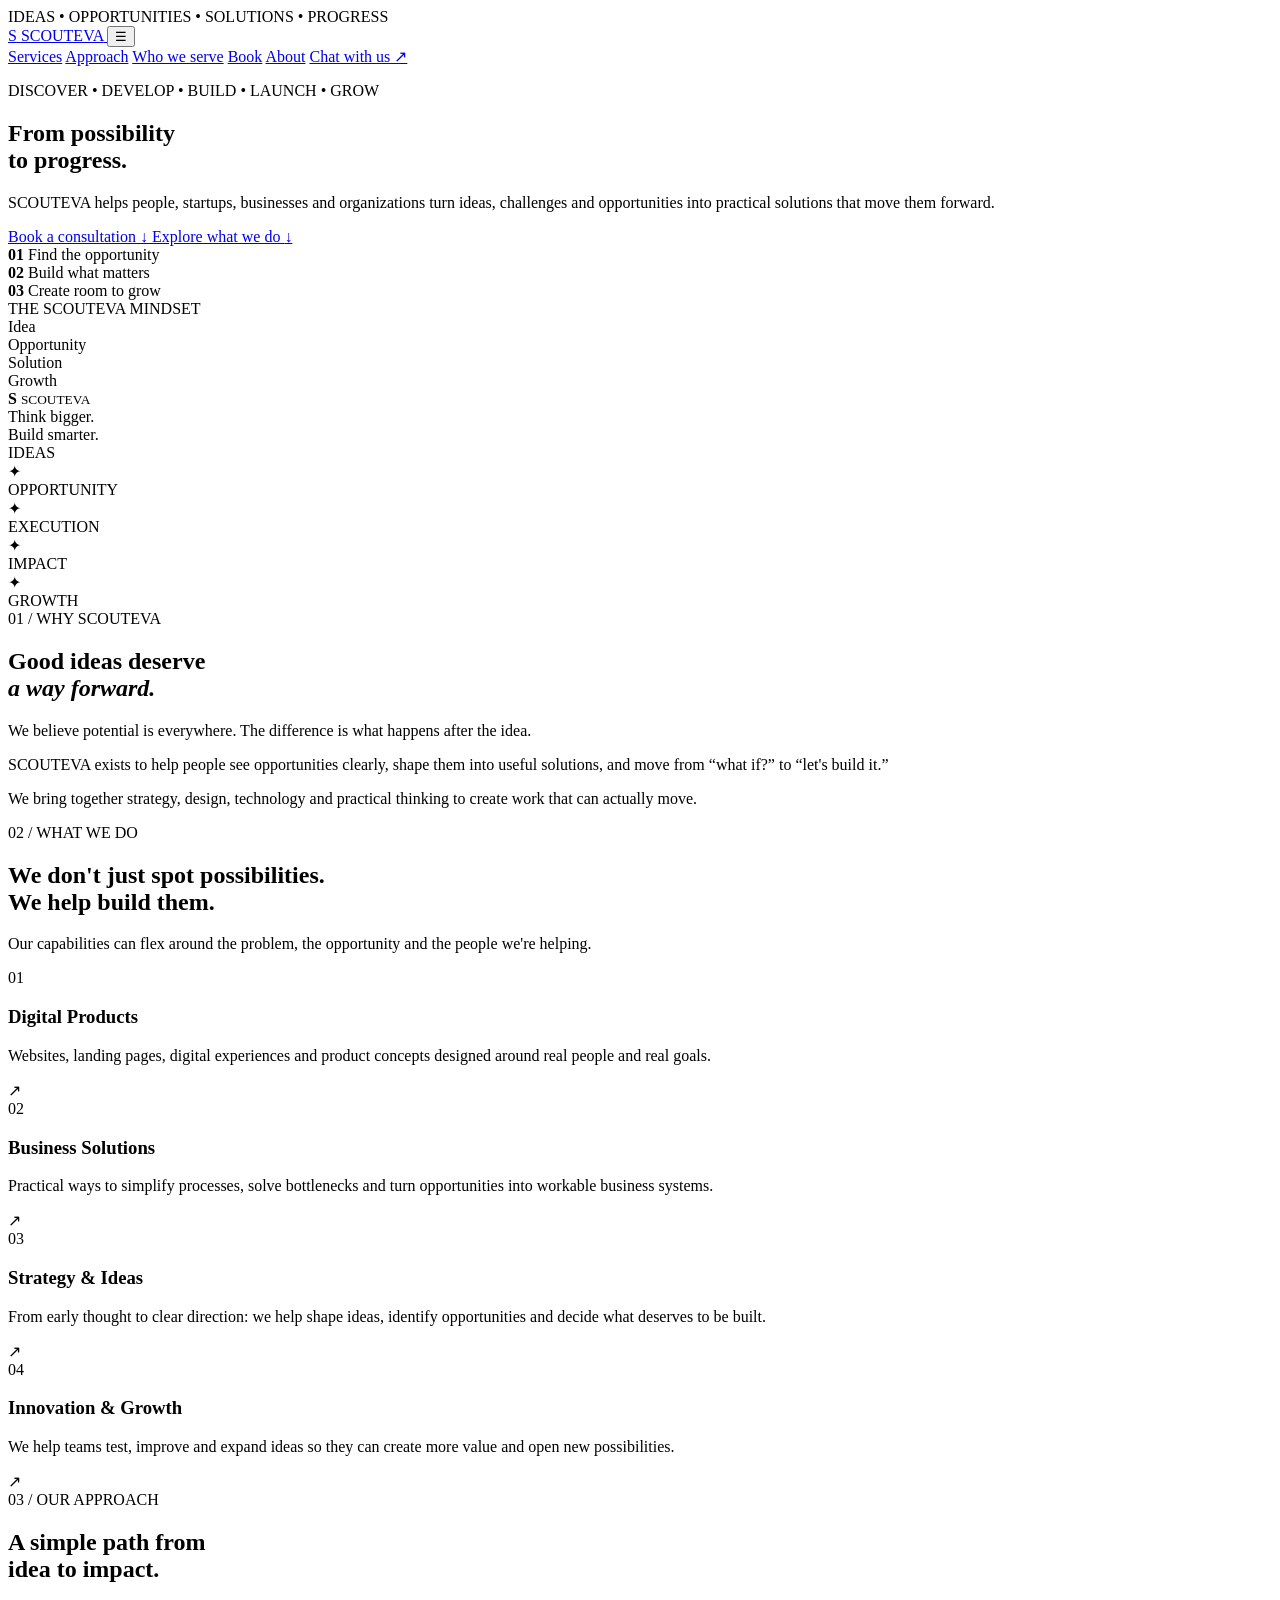
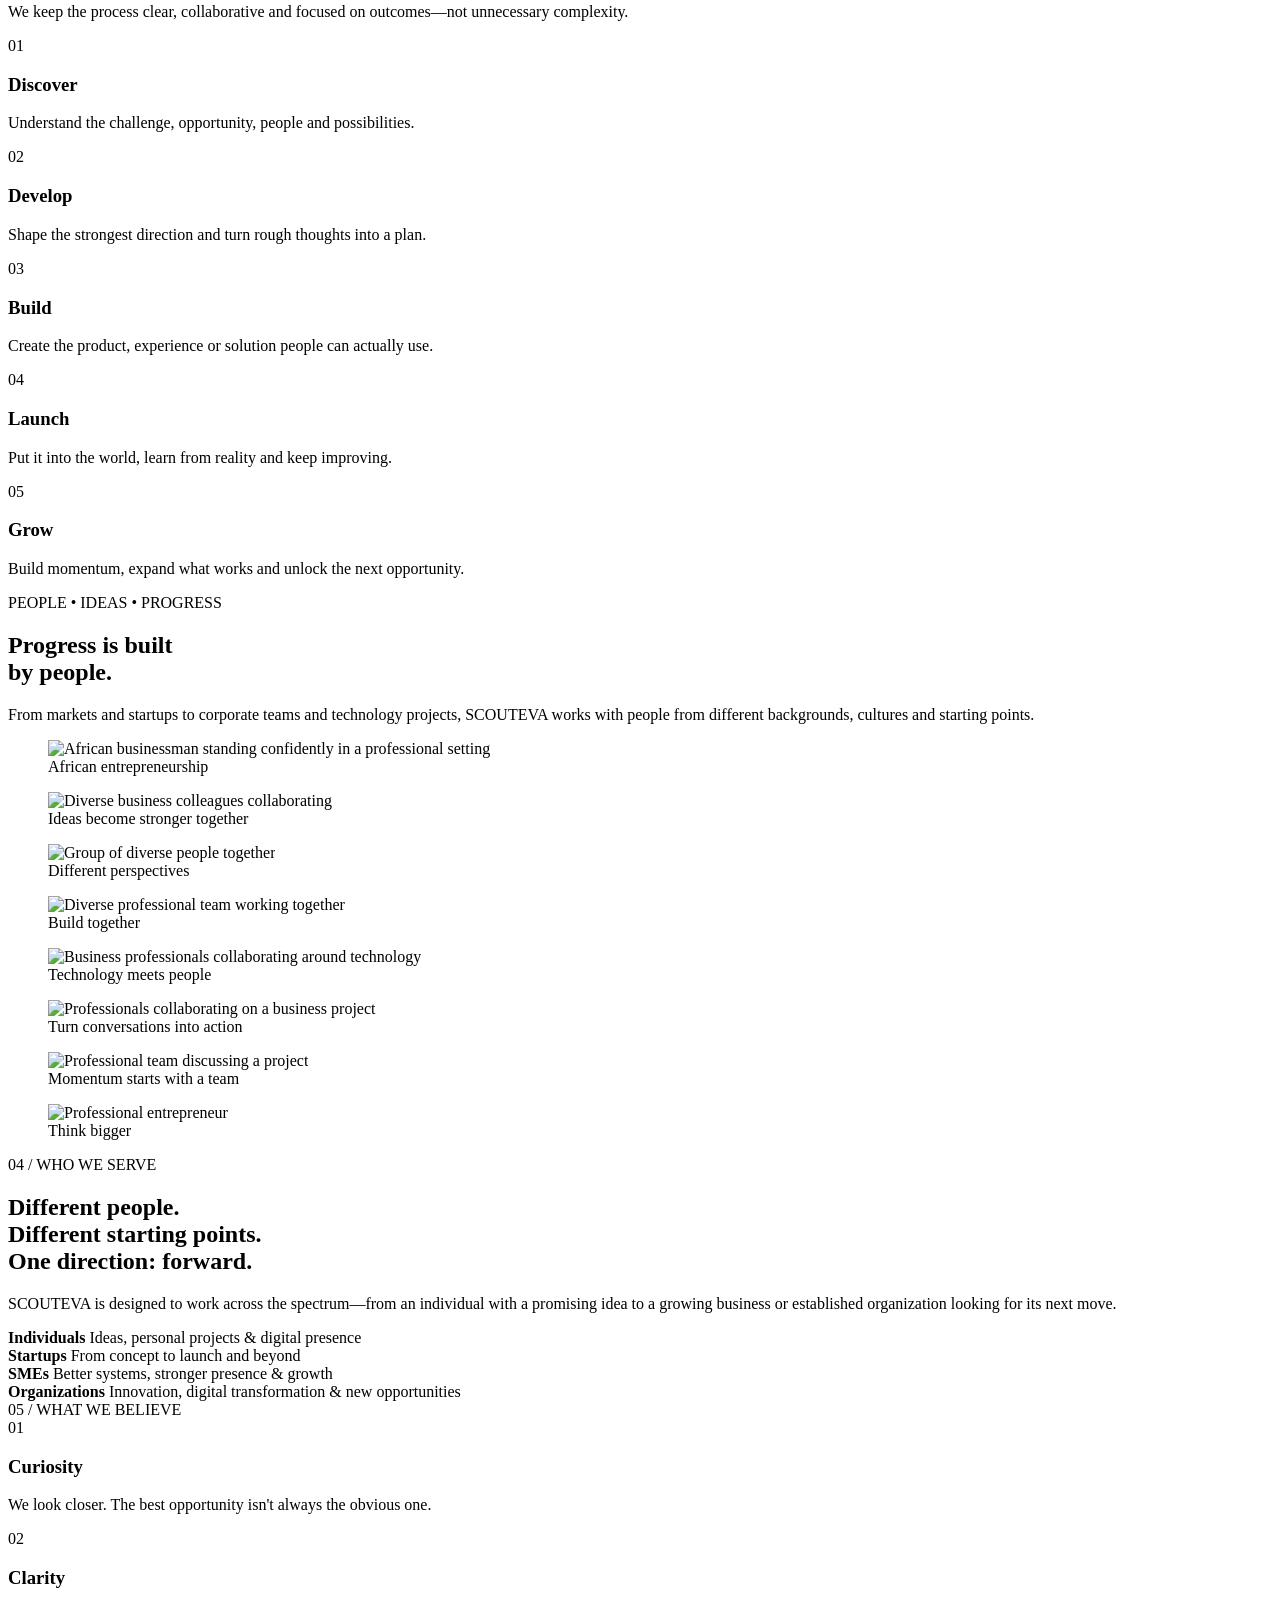
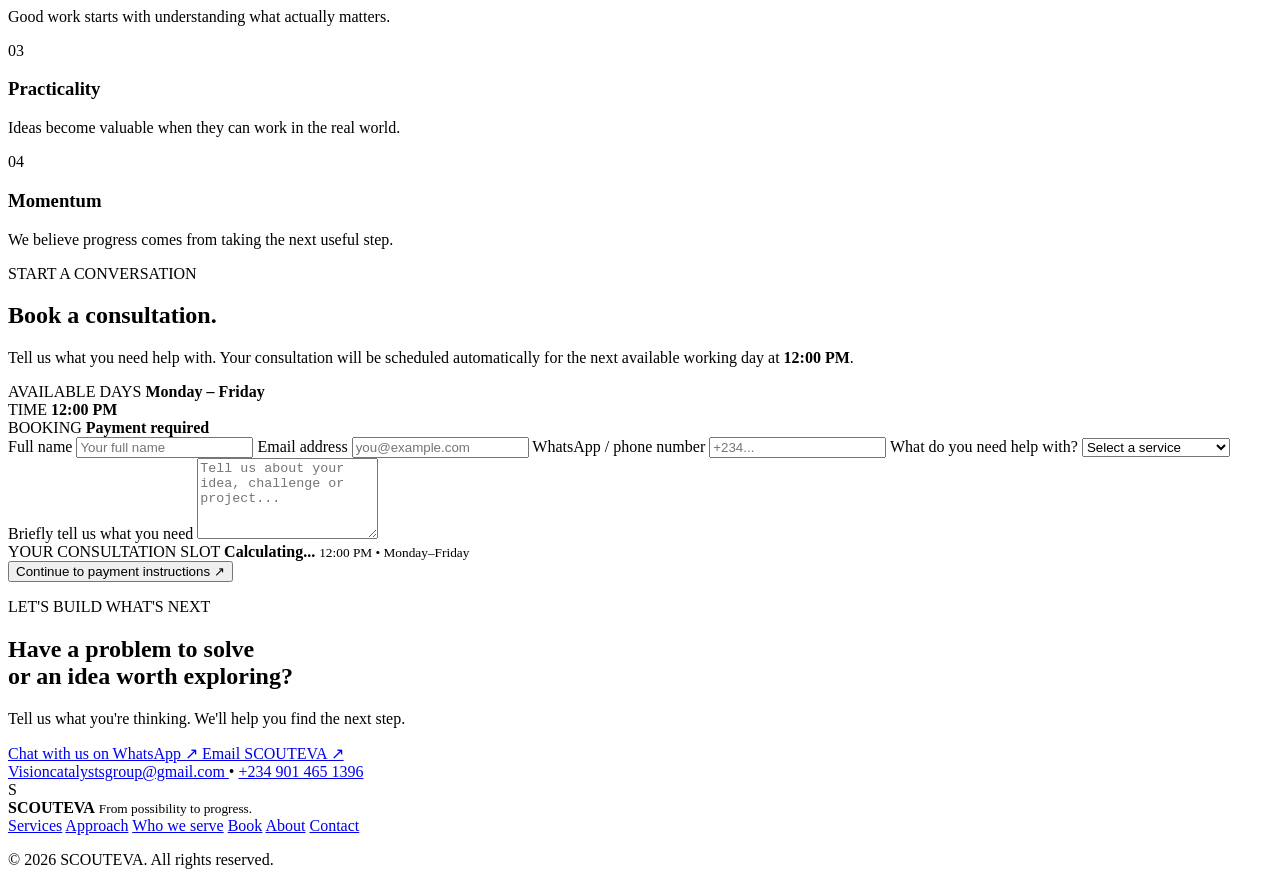
==== commit c8a73742: "Update index.html" ====
--- a/index.html
+++ b/index.html
@@ -4,439 +4,30 @@
   <meta charset="UTF-8">
   <meta name="viewport" content="width=device-width, initial-scale=1.0">
 
-  <title>SCOUTEVA | From Possibility to Progress</title>
-
-  <meta name="description" content="SCOUTEVA helps individuals, startups, businesses and organizations discover opportunities, develop ideas, build practical solutions, launch with confidence and grow.">
-
-  <meta name="keywords" content="SCOUTEVA, business solutions, digital products, business strategy, business ideas, innovation, growth, startups, SMEs, digital transformation, consultation">
-
-  <meta name="author" content="SCOUTEVA">
-  <meta name="robots" content="index, follow, max-image-preview:large">
-
-  <meta name="theme-color" content="#050505">
-
-  <link rel="canonical" href="https://sunnydrumx.github.io/Scouteva/">
-
-  <meta property="og:type" content="website">
-  <meta property="og:title" content="SCOUTEVA | From Possibility to Progress">
-  <meta property="og:description" content="Discover opportunities, develop ideas, build practical solutions, launch with confidence and grow with SCOUTEVA.">
-  <meta property="og:url" content="https://sunnydrumx.github.io/Scouteva/">
-  <meta property="og:site_name" content="SCOUTEVA">
-
-  <meta name="twitter:card" content="summary">
-  <meta name="twitter:title" content="SCOUTEVA | From Possibility to Progress">
-  <meta name="twitter:description" content="Business solutions, digital products, strategy, innovation and growth.">
+  <title>SCOUTEVA — From Possibility to Progress</title>
+
+  <meta name="description" content="SCOUTEVA helps people, startups, businesses and organizations turn ideas, challenges and opportunities into practical solutions.">
 
   <link rel="preconnect" href="https://fonts.googleapis.com">
   <link rel="preconnect" href="https://fonts.gstatic.com" crossorigin>
-
   <link href="https://fonts.googleapis.com/css2?family=DM+Sans:wght@400;500;600;700;800&family=Manrope:wght@600;700;800&display=swap" rel="stylesheet">
 
-  <link rel="stylesheet" href="styles.css">
-
-  <style>
-
-    /* =========================
-       NAVIGATION
-    ========================== */
-
-    .nav a.nav-pill{
-      display:inline-flex;
-      align-items:center;
-      justify-content:center;
-      padding:10px 15px;
-      border:1px solid rgba(11,16,32,.15);
-      border-radius:999px;
-      background:rgba(255,255,255,.55);
-      opacity:1 !important;
-      transition:.25s ease;
-    }
-
-    .nav a.nav-pill:hover{
-      background:#0b1020;
-      color:#fff;
-      transform:translateY(-2px);
-    }
-
-    .nav a.nav-whatsapp{
-      background:#c7ff4a;
-      color:#0b1020;
-      border-color:#c7ff4a;
-      font-weight:800;
-    }
-
-    .nav a.nav-whatsapp:hover{
-      background:#8df2d3;
-      color:#0b1020;
-    }
-
-
-    /* =========================
-       HERO
-    ========================== */
-
-    .hero h1{
-      font-weight:900;
-      text-transform:none;
-    }
-
-    .hero h1 .hero-main{
-      display:inline-block;
-      font-weight:900;
-      letter-spacing:-.065em;
-    }
-
-    .hero h1 .hero-highlight{
-      display:inline-block;
-      font-weight:900;
-      letter-spacing:-.07em;
-    }
-
-    .hero .hero-text{
-      max-width:680px;
-    }
-
-    .hero-actions .text-link{
-      display:inline-flex;
-      align-items:center;
-      gap:8px;
-      padding:12px 4px;
-      transition:.2s ease;
-    }
-
-    .hero-actions .text-link:hover{
-      color:#c7ff4a;
-      transform:translateX(4px);
-    }
-
-
-    /* =========================
-       CONSULTATION SECTION
-    ========================== */
-
-    .consultation-section{
-      position:relative;
-      overflow:hidden;
-      background:#f5f6f1;
-      color:#0b1020;
-      padding:110px 7%;
-    }
-
-    .consultation-section::before{
-      content:"";
-      position:absolute;
-      width:420px;
-      height:420px;
-      border-radius:50%;
-      background:#c7ff4a;
-      opacity:.16;
-      filter:blur(70px);
-      right:-150px;
-      top:-150px;
-      pointer-events:none;
-    }
-
-    .consultation-header{
-      position:relative;
-      max-width:760px;
-      margin-bottom:60px;
-    }
-
-    .consultation-header h2{
-      font-size:clamp(2.5rem,5vw,5rem);
-      line-height:.98;
-      letter-spacing:-.055em;
-      margin:14px 0 24px;
-    }
-
-    .consultation-header h2 span{
-      color:#697080;
-    }
-
-    .consultation-header p{
-      max-width:650px;
-      font-size:1.08rem;
-      line-height:1.7;
-      color:#505766;
-    }
-
-    .consultation-layout{
-      position:relative;
-      display:grid;
-      grid-template-columns:1fr 1.25fr;
-      gap:55px;
-      align-items:start;
-    }
-
-    .consultation-process{
-      display:grid;
-      gap:18px;
-    }
-
-    .process-card{
-      display:grid;
-      grid-template-columns:55px 1fr;
-      gap:18px;
-      padding:25px;
-      background:#fff;
-      border:1px solid rgba(11,16,32,.09);
-      border-radius:20px;
-      transition:.25s ease;
-    }
-
-    .process-card:hover{
-      transform:translateY(-4px);
-      box-shadow:0 18px 45px rgba(11,16,32,.08);
-    }
-
-    .process-number{
-      width:48px;
-      height:48px;
-      display:flex;
-      align-items:center;
-      justify-content:center;
-      border-radius:50%;
-      background:#0b1020;
-      color:#c7ff4a;
-      font-weight:800;
-    }
-
-    .process-card h3{
-      margin:0 0 7px;
-      font-size:1.05rem;
-    }
-
-    .process-card p{
-      margin:0;
-      color:#687080;
-      line-height:1.6;
-      font-size:.95rem;
-    }
-
-    .consultation-form-wrap{
-      background:#0b1020;
-      color:#fff;
-      border-radius:28px;
-      padding:38px;
-      box-shadow:0 25px 70px rgba(11,16,32,.18);
-    }
-
-    .consultation-form-wrap h3{
-      margin:0 0 8px;
-      font-size:1.8rem;
-      letter-spacing:-.03em;
-    }
-
-    .consultation-form-wrap > p{
-      margin:0 0 28px;
-      color:rgba(255,255,255,.68);
-      line-height:1.6;
-      font-size:.94rem;
-    }
-
-    .consultation-form{
-      display:grid;
-      gap:17px;
-    }
-
-    .form-row{
-      display:grid;
-      grid-template-columns:1fr 1fr;
-      gap:15px;
-    }
-
-    .form-field{
-      display:grid;
-      gap:7px;
-    }
-
-    .form-field label{
-      font-size:.82rem;
-      font-weight:700;
-      color:rgba(255,255,255,.78);
-    }
-
-    .form-field input,
-    .form-field select,
-    .form-field textarea{
-      width:100%;
-      box-sizing:border-box;
-      border:1px solid rgba(255,255,255,.15);
-      background:rgba(255,255,255,.07);
-      color:#fff;
-      border-radius:12px;
-      padding:14px 15px;
-      font-family:inherit;
-      font-size:.94rem;
-      outline:none;
-      transition:.2s ease;
-    }
-
-    .form-field input::placeholder,
-    .form-field textarea::placeholder{
-      color:rgba(255,255,255,.4);
-    }
-
-    .form-field input:focus,
-    .form-field select:focus,
-    .form-field textarea:focus{
-      border-color:#c7ff4a;
-      background:rgba(255,255,255,.1);
-    }
-
-    .form-field select option{
-      color:#0b1020;
-      background:#fff;
-    }
-
-    .form-field textarea{
-      min-height:125px;
-      resize:vertical;
-    }
-
-    .consultation-submit{
-      border:0;
-      width:100%;
-      padding:16px 20px;
-      border-radius:999px;
-      background:#c7ff4a;
-      color:#0b1020;
-      font:800 1rem inherit;
-      cursor:pointer;
-      transition:.25s ease;
-    }
-
-    .consultation-submit:hover{
-      background:#8df2d3;
-      transform:translateY(-2px);
-    }
-
-    .payment-note{
-      margin-top:17px;
-      padding:15px;
-      border-radius:12px;
-      background:rgba(199,255,74,.08);
-      border:1px solid rgba(199,255,74,.16);
-      color:rgba(255,255,255,.72);
-      font-size:.82rem;
-      line-height:1.55;
-    }
-
-    .payment-note strong{
-      color:#c7ff4a;
-    }
-
-
-    /* =========================
-       HERO PROOF
-    ========================== */
-
-    .hero-proof{
-      display:flex;
-      flex-wrap:wrap;
-      gap:18px;
-    }
-
-
-    /* =========================
-       FOOTER
-    ========================== */
-
-    .footer-links a{
-      display:inline-flex;
-      align-items:center;
-      justify-content:center;
-      padding:9px 14px;
-      border:1px solid rgba(255,255,255,.14);
-      border-radius:999px;
-      transition:.25s ease;
-    }
-
-    .footer-links a:hover{
-      background:#c7ff4a;
-      color:#0b1020;
-      border-color:#c7ff4a;
-    }
-
-
-    /* =========================
-       MOBILE
-    ========================== */
-
-    @media(max-width:850px){
-
-      .consultation-layout{
-        grid-template-columns:1fr;
-      }
-
-    }
-
-    @media(max-width:700px){
-
-      .nav a.nav-pill{
-        width:100%;
-        text-align:center;
-        padding:13px 16px;
-      }
-
-      .hero h1 .hero-main,
-      .hero h1 .hero-highlight{
-        letter-spacing:-.06em;
-      }
-
-      .consultation-section{
-        padding:80px 6%;
-      }
-
-      .consultation-form-wrap{
-        padding:25px 20px;
-        border-radius:20px;
-      }
-
-      .form-row{
-        grid-template-columns:1fr;
-      }
-
-      .process-card{
-        padding:20px;
-      }
-
-    }
-
-  </style>
-
-
-  <!-- SEO structured data -->
-
-  <script type="application/ld+json">
-  {
-    "@context":"https://schema.org",
-    "@type":"Organization",
-    "name":"SCOUTEVA",
-    "url":"https://sunnydrumx.github.io/Scouteva/",
-    "description":"SCOUTEVA helps individuals, startups, businesses and organizations turn ideas, opportunities and challenges into practical solutions."
-  }
-  </script>
-
+  <link rel="stylesheet" href="style.css">
 </head>
 
-
 <body>
 
   <div class="announcement">
-    Ideas are everywhere. We help turn the right ones into progress.
+    IDEAS • OPPORTUNITIES • SOLUTIONS • PROGRESS
   </div>
 
-
   <!-- HEADER -->
-
-  <header class="site-header" id="top">
+  <header class="site-header">
 
     <a class="brand" href="#top" aria-label="SCOUTEVA home">
       <span class="brand-mark">S</span>
       <span>SCOUTEVA</span>
     </a>
-
 
     <button
       class="menu-toggle"
@@ -445,31 +36,16 @@
       ☰
     </button>
 
-
     <nav class="nav" aria-label="Main navigation">
 
-      <a class="nav-pill" href="#services">
-        Services
-      </a>
-
-      <a class="nav-pill" href="#approach">
-        Approach
-      </a>
-
-      <a class="nav-pill" href="#consultation">
-        Consultation
-      </a>
-
-      <a class="nav-pill" href="#audience">
-        Who we serve
-      </a>
-
-      <a class="nav-pill" href="#about">
-        About
-      </a>
+      <a href="#services">Services</a>
+      <a href="#approach">Approach</a>
+      <a href="#audience">Who we serve</a>
+      <a href="#booking">Book</a>
+      <a href="#about">About</a>
 
       <a
-        class="nav-pill nav-whatsapp"
+        class="nav-cta"
         href="https://wa.me/2349014651396?text=Hello%20SCOUTEVA%2C%20I%27d%20like%20to%20chat%20about%20a%20project."
         target="_blank"
         rel="noopener">
@@ -481,11 +57,9 @@
   </header>
 
 
-  <main>
-
+  <main id="top">
 
     <!-- HERO -->
-
     <section class="hero">
 
       <div class="hero-copy">
@@ -493,13 +67,11 @@
         <p class="eyebrow">
           DISCOVER • DEVELOP • BUILD • LAUNCH • GROW
         </p>
-
 
         <h1>
           <span class="hero-main">From possibility</span><br>
           <span class="hero-highlight">to progress.</span>
         </h1>
-
 
         <p class="hero-text">
           SCOUTEVA helps people, startups, businesses and organizations
@@ -507,25 +79,24 @@
           that move them forward.
         </p>
 
-
         <div class="hero-actions">
 
           <a
             class="btn btn-primary"
-            href="#consultation">
+            href="#booking">
             Book a consultation
-            <span>↗</span>
+            <span>↓</span>
           </a>
 
-
-          <a class="text-link" href="#services">
+          <a
+            class="text-link"
+            href="#services">
             Explore what we do
             <span>↓</span>
           </a>
 
         </div>
 
-
         <div class="hero-proof">
 
           <div>
@@ -549,20 +120,17 @@
 
 
       <!-- HERO VISUAL -->
-
       <div class="hero-visual">
 
         <div class="visual-orbit orbit-one"></div>
         <div class="visual-orbit orbit-two"></div>
 
-
         <div class="hero-card main-card">
 
           <div class="card-label">
             THE SCOUTEVA MINDSET
           </div>
 
-
           <div class="idea-node node-one">
             <span>Idea</span>
           </div>
@@ -578,13 +146,11 @@
           <div class="idea-node node-four">
             <span>Growth</span>
           </div>
-
 
           <div class="connection c1"></div>
           <div class="connection c2"></div>
           <div class="connection c3"></div>
 
-
           <div class="center-node">
             <b>S</b>
             <small>SCOUTEVA</small>
@@ -592,7 +158,6 @@
 
         </div>
 
-
         <div class="floating-note note-one">
           Think bigger.
         </div>
@@ -607,34 +172,25 @@
 
 
     <!-- MARQUEE -->
-
     <section class="marquee" aria-label="Our philosophy">
-
       <div>IDEAS</div>
       <span>✦</span>
-
       <div>OPPORTUNITY</div>
       <span>✦</span>
-
       <div>EXECUTION</div>
       <span>✦</span>
-
       <div>IMPACT</div>
       <span>✦</span>
-
       <div>GROWTH</div>
-
     </section>
 
 
     <!-- ABOUT -->
-
     <section class="section intro" id="about">
 
       <div class="section-kicker">
         01 / WHY SCOUTEVA
       </div>
-
 
       <div class="intro-grid">
 
@@ -643,7 +199,6 @@
           <em>a way forward.</em>
         </h2>
 
-
         <div>
 
           <p class="lead">
@@ -651,14 +206,12 @@
             The difference is what happens after the idea.
           </p>
 
-
           <p>
             SCOUTEVA exists to help people see opportunities clearly,
             shape them into useful solutions, and move from
             “what if?” to “let's build it.”
           </p>
 
-
           <p>
             We bring together strategy, design, technology and practical
             thinking to create work that can actually move.
@@ -672,13 +225,11 @@
 
 
     <!-- SERVICES -->
-
     <section class="section services" id="services">
 
       <div class="section-kicker">
         02 / WHAT WE DO
       </div>
-
 
       <div class="section-heading">
 
@@ -767,13 +318,11 @@
 
 
     <!-- APPROACH -->
-
     <section class="section approach" id="approach">
 
       <div class="section-kicker">
         03 / OUR APPROACH
       </div>
-
 
       <div class="approach-top">
 
@@ -801,7 +350,6 @@
           </p>
         </div>
 
-
         <div class="step">
           <span>02</span>
           <h3>Develop</h3>
@@ -811,7 +359,6 @@
           </p>
         </div>
 
-
         <div class="step">
           <span>03</span>
           <h3>Build</h3>
@@ -821,7 +368,6 @@
           </p>
         </div>
 
-
         <div class="step">
           <span>04</span>
           <h3>Launch</h3>
@@ -831,7 +377,6 @@
           </p>
         </div>
 
-
         <div class="step">
           <span>05</span>
           <h3>Grow</h3>
@@ -847,8 +392,7 @@
 
 
     <!-- PEOPLE -->
-
-    <section class="people-showcase" aria-labelledby="people-title">
+    <section class="people-showcase">
 
       <div class="people-intro">
 
@@ -858,13 +402,12 @@
             PEOPLE • IDEAS • PROGRESS
           </p>
 
-          <h2 id="people-title">
+          <h2>
             Progress is built<br>
             <span>by people.</span>
           </h2>
 
         </div>
-
 
         <p>
           From markets and startups to corporate teams and technology
@@ -878,114 +421,67 @@
       <div class="people-masonry">
 
         <figure class="people-tile tile-tall">
-
           <img
             src="https://images.unsplash.com/photo-1519085360753-af0119f7cbe7?auto=format&fit=crop&w=900&q=85"
             alt="African businessman standing confidently in a professional setting"
             loading="lazy">
-
-          <figcaption>
-            African entrepreneurship
-          </figcaption>
-
+          <figcaption>African entrepreneurship</figcaption>
         </figure>
 
-
         <figure class="people-tile tile-wide">
-
           <img
             src="https://images.unsplash.com/photo-1551836022-d5d88e9218df?auto=format&fit=crop&w=1100&q=85"
-            alt="Diverse business colleagues collaborating around a table"
+            alt="Diverse business colleagues collaborating"
             loading="lazy">
-
-          <figcaption>
-            Ideas become stronger together
-          </figcaption>
-
+          <figcaption>Ideas become stronger together</figcaption>
         </figure>
 
-
         <figure class="people-tile">
-
           <img
             src="https://images.unsplash.com/photo-1529156069898-49953e39b3ac?auto=format&fit=crop&w=900&q=85"
             alt="Group of diverse people together"
             loading="lazy">
-
-          <figcaption>
-            Different perspectives
-          </figcaption>
-
+          <figcaption>Different perspectives</figcaption>
         </figure>
 
-
         <figure class="people-tile tile-tall">
-
           <img
             src="https://images.unsplash.com/photo-1521737711867-e3b97375f902?auto=format&fit=crop&w=1000&q=85"
             alt="Diverse professional team working together"
             loading="lazy">
-
-          <figcaption>
-            Build together
-          </figcaption>
-
+          <figcaption>Build together</figcaption>
         </figure>
 
-
         <figure class="people-tile">
-
           <img
             src="https://images.unsplash.com/photo-1556761175-b413da4baf72?auto=format&fit=crop&w=900&q=85"
             alt="Business professionals collaborating around technology"
             loading="lazy">
-
-          <figcaption>
-            Technology meets people
-          </figcaption>
-
+          <figcaption>Technology meets people</figcaption>
         </figure>
 
-
         <figure class="people-tile tile-wide">
-
           <img
             src="https://images.unsplash.com/photo-1556761175-5973dc0f32e7?auto=format&fit=crop&w=1100&q=85"
-            alt="Man and woman collaborating on a business project"
+            alt="Professionals collaborating on a business project"
             loading="lazy">
-
-          <figcaption>
-            Turn conversations into action
-          </figcaption>
-
+          <figcaption>Turn conversations into action</figcaption>
         </figure>
 
-
         <figure class="people-tile">
-
           <img
             src="https://images.unsplash.com/photo-1522071820081-009f0129c71c?auto=format&fit=crop&w=900&q=85"
             alt="Professional team discussing a project"
             loading="lazy">
-
-          <figcaption>
-            Momentum starts with a team
-          </figcaption>
-
+          <figcaption>Momentum starts with a team</figcaption>
         </figure>
 
-
         <figure class="people-tile">
-
           <img
             src="https://images.unsplash.com/photo-1500648767791-00dcc994a43e?auto=format&fit=crop&w=800&q=85"
             alt="Professional entrepreneur"
             loading="lazy">
-
-          <figcaption>
-            Think bigger
-          </figcaption>
-
+          <figcaption>Think bigger</figcaption>
         </figure>
 
       </div>
@@ -994,13 +490,11 @@
 
 
     <!-- WHO WE SERVE -->
-
     <section class="section audience" id="audience">
 
       <div class="section-kicker">
         04 / WHO WE SERVE
       </div>
-
 
       <div class="audience-grid">
 
@@ -1025,33 +519,22 @@
 
           <div>
             <b>Individuals</b>
-            <span>
-              Ideas, personal projects & digital presence
-            </span>
-          </div>
-
+            <span>Ideas, personal projects & digital presence</span>
+          </div>
 
           <div>
             <b>Startups</b>
-            <span>
-              From concept to launch and beyond
-            </span>
-          </div>
-
+            <span>From concept to launch and beyond</span>
+          </div>
 
           <div>
             <b>SMEs</b>
-            <span>
-              Better systems, stronger presence & growth
-            </span>
-          </div>
-
+            <span>Better systems, stronger presence & growth</span>
+          </div>
 
           <div>
             <b>Organizations</b>
-            <span>
-              Innovation, digital transformation & new opportunities
-            </span>
+            <span>Innovation, digital transformation & new opportunities</span>
           </div>
 
         </div>
@@ -1061,274 +544,301 @@
     </section>
 
 
-    <!-- CONSULTATION -->
-
-    <section class="consultation-section" id="consultation">
-
-      <div class="consultation-header">
-
-        <p class="section-kicker">
-          05 / START A CONVERSATION
-        </p>
-
-        <h2>
-          Let's find the right<br>
-          <span>next step.</span>
-        </h2>
-
-        <p>
-          Not every idea needs the same solution.
-          Tell us what you're working on, what you're trying to solve,
-          or where you see an opportunity. We'll review your request
-          and get back to you with the next step.
-        </p>
-
-      </div>
-
-
-      <div class="consultation-layout">
-
-
-        <!-- PROCESS -->
-
-        <div class="consultation-process">
-
-          <div class="process-card">
-
-            <div class="process-number">
-              01
+    <!-- VALUES -->
+    <section class="section values">
+
+      <div class="section-kicker">
+        05 / WHAT WE BELIEVE
+      </div>
+
+      <div class="values-grid">
+
+        <article>
+          <span>01</span>
+          <h3>Curiosity</h3>
+          <p>
+            We look closer. The best opportunity isn't
+            always the obvious one.
+          </p>
+        </article>
+
+        <article>
+          <span>02</span>
+          <h3>Clarity</h3>
+          <p>
+            Good work starts with understanding
+            what actually matters.
+          </p>
+        </article>
+
+        <article>
+          <span>03</span>
+          <h3>Practicality</h3>
+          <p>
+            Ideas become valuable when they can
+            work in the real world.
+          </p>
+        </article>
+
+        <article>
+          <span>04</span>
+          <h3>Momentum</h3>
+          <p>
+            We believe progress comes from taking
+            the next useful step.
+          </p>
+        </article>
+
+      </div>
+
+    </section>
+
+
+    <!-- BOOKING -->
+    <section class="booking-section" id="booking">
+
+      <div class="booking-wrapper">
+
+        <div class="booking-intro">
+
+          <p class="eyebrow">
+            START A CONVERSATION
+          </p>
+
+          <h2>
+            Book a consultation.
+          </h2>
+
+          <p>
+            Tell us what you need help with. Your consultation
+            will be scheduled automatically for the next available
+            working day at <strong>12:00 PM</strong>.
+          </p>
+
+          <div class="booking-info">
+
+            <div>
+              <span>AVAILABLE DAYS</span>
+              <strong>Monday – Friday</strong>
             </div>
 
             <div>
-              <h3>Send your request</h3>
-
-              <p>
-                Tell us briefly about your idea, challenge,
-                project or business need.
-              </p>
+              <span>TIME</span>
+              <strong>12:00 PM</strong>
             </div>
 
-          </div>
-
-
-          <div class="process-card">
-
-            <div class="process-number">
-              02
+            <div>
+              <span>BOOKING</span>
+              <strong>Payment required</strong>
             </div>
 
-            <div>
-              <h3>We review it</h3>
-
-              <p>
-                SCOUTEVA reviews your request and determines
-                how we can best help.
-              </p>
-            </div>
-
-          </div>
-
-
-          <div class="process-card">
-
-            <div class="process-number">
-              03
-            </div>
-
-            <div>
-              <h3>We propose a time</h3>
-
-              <p>
-                An available consultation time will be communicated
-                to you for confirmation.
-              </p>
-            </div>
-
-          </div>
-
-
-          <div class="process-card">
-
-            <div class="process-number">
-              04
-            </div>
-
-            <div>
-              <h3>You confirm</h3>
-
-              <p>
-                If the proposed time works for you, you can confirm
-                and proceed with the consultation arrangement.
-              </p>
-            </div>
-
-          </div>
-
-
-          <div class="process-card">
-
-            <div class="process-number">
-              05
-            </div>
-
-            <div>
-              <h3>We get to work</h3>
-
-              <p>
-                Once everything is confirmed, your consultation
-                can move forward with a clear purpose.
-              </p>
-            </div>
-
-          </div>
-
-        </div>
-
-
-        <!-- FORM -->
-
-        <div class="consultation-form-wrap">
-
-          <h3>Request a consultation</h3>
-
-          <p>
-            Complete the short form below. Your request will open
-            a WhatsApp conversation with SCOUTEVA.
-          </p>
-
-
-          <form
-            class="consultation-form"
-            id="consultationForm">
-
-
-            <div class="form-row">
-
-              <div class="form-field">
-
-                <label for="clientName">
-                  Your name
-                </label>
-
-                <input
-                  type="text"
-                  id="clientName"
-                  name="clientName"
-                  placeholder="Your full name"
-                  required>
-
-              </div>
-
-
-              <div class="form-field">
-
-                <label for="clientContact">
-                  Phone / WhatsApp
-                </label>
-
-                <input
-                  type="tel"
-                  id="clientContact"
-                  name="clientContact"
-                  placeholder="Your phone number"
-                  required>
-
-              </div>
-
-            </div>
-
-
-            <div class="form-field">
-
-              <label for="clientEmail">
-                Email address
-              </label>
-
-              <input
-                type="email"
-                id="clientEmail"
-                name="clientEmail"
-                placeholder="you@example.com">
-
-            </div>
-
-
-            <div class="form-field">
-
-              <label for="service">
-                What do you need help with?
-              </label>
-
-              <select
-                id="service"
-                name="service"
-                required>
-
-                <option value="">
-                  Select an option
-                </option>
-
-                <option value="Business Solutions">
-                  Business Solutions
-                </option>
-
-                <option value="Digital Products">
-                  Digital Products
-                </option>
-
-                <option value="Strategy & Ideas">
-                  Strategy & Ideas
-                </option>
-
-                <option value="Innovation & Growth">
-                  Innovation & Growth
-                </option>
-
-                <option value="Not sure yet">
-                  I'm not sure yet
-                </option>
-
-              </select>
-
-            </div>
-
-
-            <div class="form-field">
-
-              <label for="message">
-                Tell us about it
-              </label>
-
-              <textarea
-                id="message"
-                name="message"
-                placeholder="Briefly describe your idea, challenge, project or what you'd like to discuss."
-                required></textarea>
+          </div>
+
+        </div>
+
+
+        <!-- BOOKING FORM -->
+        <div class="booking-card">
+
+          <form id="bookingForm">
+
+            <label for="clientName">
+              Full name
+            </label>
+
+            <input
+              type="text"
+              id="clientName"
+              name="clientName"
+              placeholder="Your full name"
+              required>
+
+
+            <label for="clientEmail">
+              Email address
+            </label>
+
+            <input
+              type="email"
+              id="clientEmail"
+              name="clientEmail"
+              placeholder="you@example.com"
+              required>
+
+
+            <label for="clientPhone">
+              WhatsApp / phone number
+            </label>
+
+            <input
+              type="tel"
+              id="clientPhone"
+              name="clientPhone"
+              placeholder="+234..."
+              required>
+
+
+            <label for="service">
+              What do you need help with?
+            </label>
+
+            <select id="service" name="service" required>
+
+              <option value="">
+                Select a service
+              </option>
+
+              <option value="Digital Products">
+                Digital Products
+              </option>
+
+              <option value="Business Solutions">
+                Business Solutions
+              </option>
+
+              <option value="Strategy & Ideas">
+                Strategy & Ideas
+              </option>
+
+              <option value="Innovation & Growth">
+                Innovation & Growth
+              </option>
+
+              <option value="General Consultation">
+                General Consultation
+              </option>
+
+            </select>
+
+
+            <label for="projectMessage">
+              Briefly tell us what you need
+            </label>
+
+            <textarea
+              id="projectMessage"
+              name="projectMessage"
+              rows="5"
+              placeholder="Tell us about your idea, challenge or project..."
+              required></textarea>
+
+
+            <!-- AUTOMATIC APPOINTMENT -->
+            <div class="appointment-preview">
+
+              <span>
+                YOUR CONSULTATION SLOT
+              </span>
+
+              <strong id="appointmentDate">
+                Calculating...
+              </strong>
+
+              <small>
+                12:00 PM • Monday–Friday
+              </small>
 
             </div>
 
 
             <button
               type="submit"
-              class="consultation-submit">
-
-              Send consultation request on WhatsApp ↗
-
+              class="btn btn-primary booking-submit">
+              Continue to payment instructions
+              ↗
             </button>
 
-
-            <div class="payment-note">
-
-              <strong>How consultation confirmation works:</strong><br>
-
-              First, we'll review your request and communicate
-              an available consultation time. If the proposed time
-              works for you, you'll be able to confirm and proceed
-              with payment and the consultation arrangement.
+          </form>
+
+
+          <!-- PAYMENT -->
+          <div
+            id="paymentBox"
+            class="payment-box"
+            hidden>
+
+            <div class="payment-heading">
+
+              <span class="payment-number">
+                PAYMENT
+              </span>
+
+              <h3>
+                Complete your payment
+              </h3>
+
+              <p>
+                For now, SCOUTEVA accepts manual bank transfer.
+                Paystack will be added later.
+              </p>
 
             </div>
 
-          </form>
+
+            <div class="bank-details">
+
+              <div>
+                <span>BANK</span>
+                <strong>Access Bank</strong>
+              </div>
+
+              <div>
+                <span>ACCOUNT NUMBER</span>
+                <strong>0717553338</strong>
+              </div>
+
+              <div>
+                <span>ACCOUNT NAME</span>
+                <strong>Sunday Samuel</strong>
+              </div>
+
+            </div>
+
+
+            <div class="payment-reference">
+
+              <strong>Payment reference / instruction</strong>
+
+              <p>
+                Use your full name as the payment reference.
+                After making payment, send your payment confirmation
+                together with your booking details to SCOUTEVA on WhatsApp.
+              </p>
+
+            </div>
+
+
+            <div class="payment-actions">
+
+              <a
+                id="whatsappBooking"
+                class="btn btn-light"
+                href="#"
+                target="_blank"
+                rel="noopener">
+                Send booking on WhatsApp ↗
+              </a>
+
+              <a
+                class="btn btn-outline-light"
+                href="mailto:Visioncatalystsgroup@gmail.com">
+                Email payment confirmation ↗
+              </a>
+
+            </div>
+
+
+            <div class="appointment-confirmation">
+
+              <span>BOOKING INFORMATION</span>
+
+              <p id="confirmationText">
+                Your booking information will appear here.
+              </p>
+
+            </div>
+
+          </div>
 
         </div>
 
@@ -1337,79 +847,7 @@
     </section>
 
 
-    <!-- VALUES -->
-
-    <section class="section values">
-
-      <div class="section-kicker">
-        06 / WHAT WE BELIEVE
-      </div>
-
-
-      <div class="values-grid">
-
-        <article>
-
-          <span>01</span>
-
-          <h3>Curiosity</h3>
-
-          <p>
-            We look closer. The best opportunity isn't
-            always the obvious one.
-          </p>
-
-        </article>
-
-
-        <article>
-
-          <span>02</span>
-
-          <h3>Clarity</h3>
-
-          <p>
-            Good work starts with understanding
-            what actually matters.
-          </p>
-
-        </article>
-
-
-        <article>
-
-          <span>03</span>
-
-          <h3>Practicality</h3>
-
-          <p>
-            Ideas become valuable when they can
-            work in the real world.
-          </p>
-
-        </article>
-
-
-        <article>
-
-          <span>04</span>
-
-          <h3>Momentum</h3>
-
-          <p>
-            We believe progress comes from taking
-            the next useful step.
-          </p>
-
-        </article>
-
-      </div>
-
-    </section>
-
-
     <!-- CONTACT -->
-
     <section class="cta-section" id="contact">
 
       <div class="cta-glow"></div>
@@ -1417,37 +855,26 @@
       <p class="eyebrow">
         LET'S BUILD WHAT'S NEXT
       </p>
-
 
       <h2>
         Have a problem to solve<br>
         or an idea worth exploring?
       </h2>
 
-
       <p>
-        Start with a conversation.
+        Tell us what you're thinking.
         We'll help you find the next step.
       </p>
 
-
       <div class="cta-actions">
 
         <a
           class="btn btn-light"
-          href="#consultation">
-          Request a consultation ↗
-        </a>
-
-
-        <a
-          class="btn btn-outline-light"
           href="https://wa.me/2349014651396?text=Hello%20SCOUTEVA%2C%20I%27d%20like%20to%20chat%20about%20a%20project."
           target="_blank"
           rel="noopener">
-          WhatsApp ↗
+          Chat with us on WhatsApp ↗
         </a>
-
 
         <a
           class="btn btn-outline-light"
@@ -1457,13 +884,29 @@
 
       </div>
 
+      <div class="contact-details">
+
+        <a href="mailto:Visioncatalystsgroup@gmail.com">
+          Visioncatalystsgroup@gmail.com
+        </a>
+
+        <span>•</span>
+
+        <a
+          href="https://wa.me/2349014651396"
+          target="_blank"
+          rel="noopener">
+          +234 901 465 1396
+        </a>
+
+      </div>
+
     </section>
 
   </main>
 
 
   <!-- FOOTER -->
-
   <footer class="footer">
 
     <div class="footer-brand">
@@ -1487,29 +930,12 @@
 
     <div class="footer-links">
 
-      <a href="#services">
-        Services
-      </a>
-
-      <a href="#approach">
-        Approach
-      </a>
-
-      <a href="#consultation">
-        Consultation
-      </a>
-
-      <a href="#audience">
-        Who we serve
-      </a>
-
-      <a href="#about">
-        About
-      </a>
-
-      <a href="#contact">
-        Contact
-      </a>
+      <a href="#services">Services</a>
+      <a href="#approach">Approach</a>
+      <a href="#audience">Who we serve</a>
+      <a href="#booking">Book</a>
+      <a href="#about">About</a>
+      <a href="#contact">Contact</a>
 
     </div>
 
@@ -1522,76 +948,7 @@
   </footer>
 
 
-  <!-- EXISTING JAVASCRIPT -->
-
   <script src="script.js"></script>
-
-
-  <!-- CONSULTATION FORM -->
-
-  <script>
-
-    document.addEventListener("DOMContentLoaded", function(){
-
-      const form = document.getElementById("consultationForm");
-
-      if(!form) return;
-
-      form.addEventListener("submit", function(event){
-
-        event.preventDefault();
-
-        const name =
-          document.getElementById("clientName").value.trim();
-
-        const contact =
-          document.getElementById("clientContact").value.trim();
-
-        const email =
-          document.getElementById("clientEmail").value.trim();
-
-        const service =
-          document.getElementById("service").value;
-
-        const message =
-          document.getElementById("message").value.trim();
-
-
-        const whatsappMessage =
-`Hello SCOUTEVA,
-
-I'd like to request a consultation.
-
-Name: ${name}
-
-Phone / WhatsApp: ${contact}
-
-Email: ${email || "Not provided"}
-
-Area of interest: ${service}
-
-About my request:
-${message}
-
-I understand that SCOUTEVA will review my request and communicate an available consultation time for confirmation.`;
-
-        const whatsappURL =
-          "https://wa.me/2349014651396?text=" +
-          encodeURIComponent(whatsappMessage);
-
-
-        window.open(
-          whatsappURL,
-          "_blank",
-          "noopener"
-        );
-
-      });
-
-    });
-
-  </script>
-
 
 </body>
 </html>
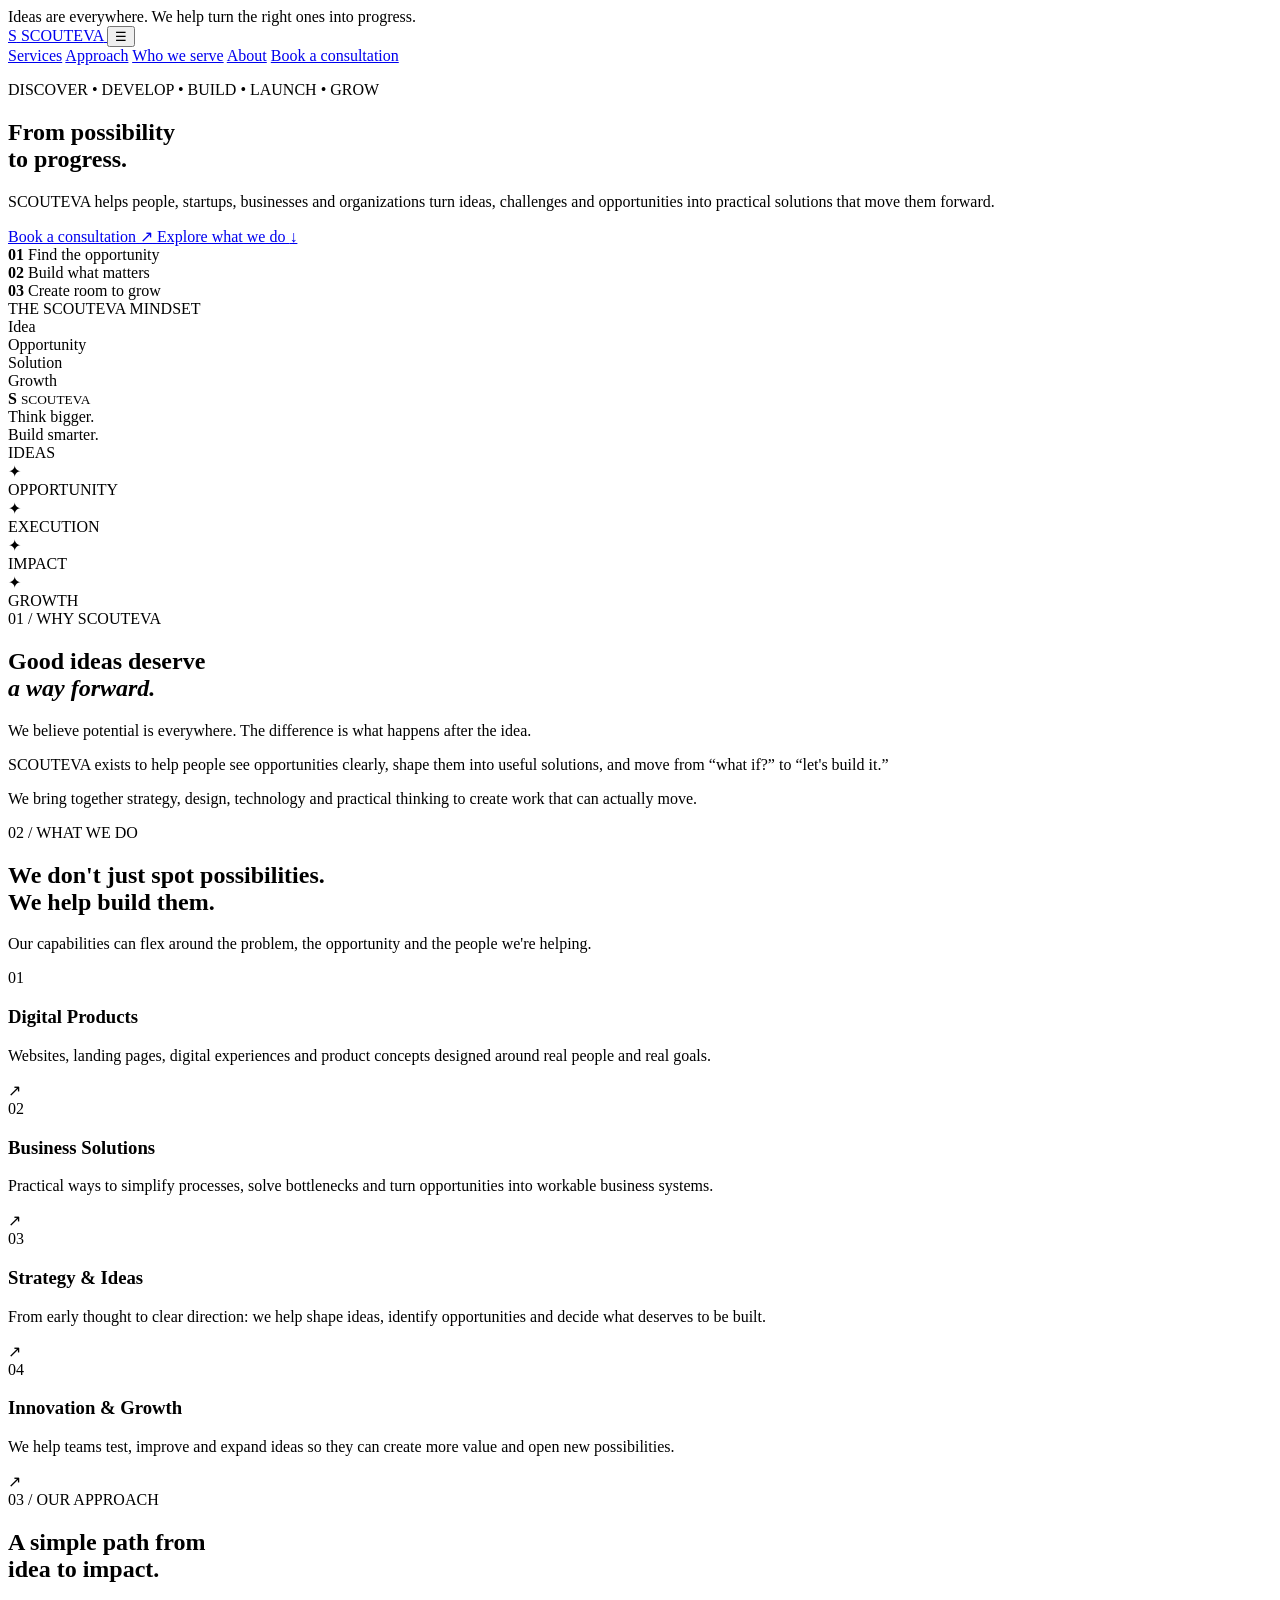
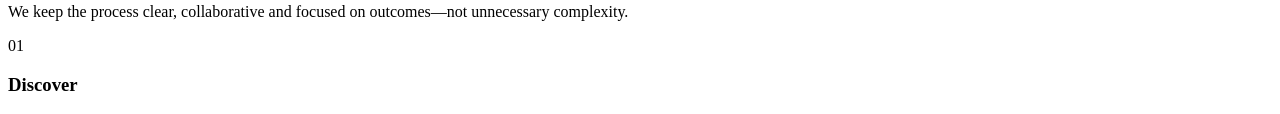
==== commit 6763c62d: "Update index.html" ====
--- a/index.html
+++ b/index.html
@@ -5,20 +5,19 @@
   <meta name="viewport" content="width=device-width, initial-scale=1.0">
 
   <title>SCOUTEVA — From Possibility to Progress</title>
-
   <meta name="description" content="SCOUTEVA helps people, startups, businesses and organizations turn ideas, challenges and opportunities into practical solutions.">
 
   <link rel="preconnect" href="https://fonts.googleapis.com">
   <link rel="preconnect" href="https://fonts.gstatic.com" crossorigin>
-  <link href="https://fonts.googleapis.com/css2?family=DM+Sans:wght@400;500;600;700;800&family=Manrope:wght@600;700;800&display=swap" rel="stylesheet">
-
-  <link rel="stylesheet" href="style.css">
+  <link href="https://fonts.googleapis.com/css2?family=DM+Sans:wght@400;500;600;700;800&family=Manrope:wght@500;600;700;800&display=swap" rel="stylesheet">
+
+  <link rel="stylesheet" href="styles.css">
 </head>
 
 <body>
 
   <div class="announcement">
-    IDEAS • OPPORTUNITIES • SOLUTIONS • PROGRESS
+    Ideas are everywhere. We help turn the right ones into progress.
   </div>
 
   <!-- HEADER -->
@@ -41,19 +40,13 @@
       <a href="#services">Services</a>
       <a href="#approach">Approach</a>
       <a href="#audience">Who we serve</a>
-      <a href="#booking">Book</a>
       <a href="#about">About</a>
 
-      <a
-        class="nav-cta"
-        href="https://wa.me/2349014651396?text=Hello%20SCOUTEVA%2C%20I%27d%20like%20to%20chat%20about%20a%20project."
-        target="_blank"
-        rel="noopener">
-        Chat with us ↗
+      <a class="nav-cta" href="#booking">
+        Book a consultation
       </a>
 
     </nav>
-
   </header>
 
 
@@ -81,16 +74,12 @@
 
         <div class="hero-actions">
 
-          <a
-            class="btn btn-primary"
-            href="#booking">
+          <a class="btn btn-primary" href="#booking">
             Book a consultation
-            <span>↓</span>
+            <span>↗</span>
           </a>
 
-          <a
-            class="text-link"
-            href="#services">
+          <a class="text-link" href="#services">
             Explore what we do
             <span>↓</span>
           </a>
@@ -173,6 +162,7 @@
 
     <!-- MARQUEE -->
     <section class="marquee" aria-label="Our philosophy">
+
       <div>IDEAS</div>
       <span>✦</span>
       <div>OPPORTUNITY</div>
@@ -182,6 +172,7 @@
       <div>IMPACT</div>
       <span>✦</span>
       <div>GROWTH</div>
+
     </section>
 
 
@@ -245,71 +236,47 @@
 
       </div>
 
-
       <div class="service-grid">
 
         <article class="service-card featured">
-
           <span class="service-number">01</span>
-
           <h3>Digital Products</h3>
-
           <p>
             Websites, landing pages, digital experiences and
             product concepts designed around real people and real goals.
           </p>
-
           <span class="service-arrow">↗</span>
-
         </article>
 
-
         <article class="service-card">
-
           <span class="service-number">02</span>
-
           <h3>Business Solutions</h3>
-
           <p>
             Practical ways to simplify processes, solve bottlenecks
             and turn opportunities into workable business systems.
           </p>
-
           <span class="service-arrow">↗</span>
-
         </article>
 
-
         <article class="service-card">
-
           <span class="service-number">03</span>
-
           <h3>Strategy & Ideas</h3>
-
           <p>
             From early thought to clear direction:
             we help shape ideas, identify opportunities and decide
             what deserves to be built.
           </p>
-
           <span class="service-arrow">↗</span>
-
         </article>
 
-
         <article class="service-card">
-
           <span class="service-number">04</span>
-
           <h3>Innovation & Growth</h3>
-
           <p>
             We help teams test, improve and expand ideas so they
             can create more value and open new possibilities.
           </p>
-
           <span class="service-arrow">↗</span>
-
         </article>
 
       </div>
@@ -338,617 +305,8 @@
 
       </div>
 
-
       <div class="steps">
 
         <div class="step">
           <span>01</span>
-          <h3>Discover</h3>
-          <p>
-            Understand the challenge, opportunity,
-            people and possibilities.
-          </p>
-        </div>
-
-        <div class="step">
-          <span>02</span>
-          <h3>Develop</h3>
-          <p>
-            Shape the strongest direction and turn
-            rough thoughts into a plan.
-          </p>
-        </div>
-
-        <div class="step">
-          <span>03</span>
-          <h3>Build</h3>
-          <p>
-            Create the product, experience or solution
-            people can actually use.
-          </p>
-        </div>
-
-        <div class="step">
-          <span>04</span>
-          <h3>Launch</h3>
-          <p>
-            Put it into the world, learn from reality
-            and keep improving.
-          </p>
-        </div>
-
-        <div class="step">
-          <span>05</span>
-          <h3>Grow</h3>
-          <p>
-            Build momentum, expand what works and
-            unlock the next opportunity.
-          </p>
-        </div>
-
-      </div>
-
-    </section>
-
-
-    <!-- PEOPLE -->
-    <section class="people-showcase">
-
-      <div class="people-intro">
-
-        <div>
-
-          <p class="section-kicker">
-            PEOPLE • IDEAS • PROGRESS
-          </p>
-
-          <h2>
-            Progress is built<br>
-            <span>by people.</span>
-          </h2>
-
-        </div>
-
-        <p>
-          From markets and startups to corporate teams and technology
-          projects, SCOUTEVA works with people from different backgrounds,
-          cultures and starting points.
-        </p>
-
-      </div>
-
-
-      <div class="people-masonry">
-
-        <figure class="people-tile tile-tall">
-          <img
-            src="https://images.unsplash.com/photo-1519085360753-af0119f7cbe7?auto=format&fit=crop&w=900&q=85"
-            alt="African businessman standing confidently in a professional setting"
-            loading="lazy">
-          <figcaption>African entrepreneurship</figcaption>
-        </figure>
-
-        <figure class="people-tile tile-wide">
-          <img
-            src="https://images.unsplash.com/photo-1551836022-d5d88e9218df?auto=format&fit=crop&w=1100&q=85"
-            alt="Diverse business colleagues collaborating"
-            loading="lazy">
-          <figcaption>Ideas become stronger together</figcaption>
-        </figure>
-
-        <figure class="people-tile">
-          <img
-            src="https://images.unsplash.com/photo-1529156069898-49953e39b3ac?auto=format&fit=crop&w=900&q=85"
-            alt="Group of diverse people together"
-            loading="lazy">
-          <figcaption>Different perspectives</figcaption>
-        </figure>
-
-        <figure class="people-tile tile-tall">
-          <img
-            src="https://images.unsplash.com/photo-1521737711867-e3b97375f902?auto=format&fit=crop&w=1000&q=85"
-            alt="Diverse professional team working together"
-            loading="lazy">
-          <figcaption>Build together</figcaption>
-        </figure>
-
-        <figure class="people-tile">
-          <img
-            src="https://images.unsplash.com/photo-1556761175-b413da4baf72?auto=format&fit=crop&w=900&q=85"
-            alt="Business professionals collaborating around technology"
-            loading="lazy">
-          <figcaption>Technology meets people</figcaption>
-        </figure>
-
-        <figure class="people-tile tile-wide">
-          <img
-            src="https://images.unsplash.com/photo-1556761175-5973dc0f32e7?auto=format&fit=crop&w=1100&q=85"
-            alt="Professionals collaborating on a business project"
-            loading="lazy">
-          <figcaption>Turn conversations into action</figcaption>
-        </figure>
-
-        <figure class="people-tile">
-          <img
-            src="https://images.unsplash.com/photo-1522071820081-009f0129c71c?auto=format&fit=crop&w=900&q=85"
-            alt="Professional team discussing a project"
-            loading="lazy">
-          <figcaption>Momentum starts with a team</figcaption>
-        </figure>
-
-        <figure class="people-tile">
-          <img
-            src="https://images.unsplash.com/photo-1500648767791-00dcc994a43e?auto=format&fit=crop&w=800&q=85"
-            alt="Professional entrepreneur"
-            loading="lazy">
-          <figcaption>Think bigger</figcaption>
-        </figure>
-
-      </div>
-
-    </section>
-
-
-    <!-- WHO WE SERVE -->
-    <section class="section audience" id="audience">
-
-      <div class="section-kicker">
-        04 / WHO WE SERVE
-      </div>
-
-      <div class="audience-grid">
-
-        <div>
-
-          <h2>
-            Different people.<br>
-            <span>Different starting points.</span><br>
-            One direction: forward.
-          </h2>
-
-          <p>
-            SCOUTEVA is designed to work across the spectrum—from
-            an individual with a promising idea to a growing business
-            or established organization looking for its next move.
-          </p>
-
-        </div>
-
-
-        <div class="audience-list">
-
-          <div>
-            <b>Individuals</b>
-            <span>Ideas, personal projects & digital presence</span>
-          </div>
-
-          <div>
-            <b>Startups</b>
-            <span>From concept to launch and beyond</span>
-          </div>
-
-          <div>
-            <b>SMEs</b>
-            <span>Better systems, stronger presence & growth</span>
-          </div>
-
-          <div>
-            <b>Organizations</b>
-            <span>Innovation, digital transformation & new opportunities</span>
-          </div>
-
-        </div>
-
-      </div>
-
-    </section>
-
-
-    <!-- VALUES -->
-    <section class="section values">
-
-      <div class="section-kicker">
-        05 / WHAT WE BELIEVE
-      </div>
-
-      <div class="values-grid">
-
-        <article>
-          <span>01</span>
-          <h3>Curiosity</h3>
-          <p>
-            We look closer. The best opportunity isn't
-            always the obvious one.
-          </p>
-        </article>
-
-        <article>
-          <span>02</span>
-          <h3>Clarity</h3>
-          <p>
-            Good work starts with understanding
-            what actually matters.
-          </p>
-        </article>
-
-        <article>
-          <span>03</span>
-          <h3>Practicality</h3>
-          <p>
-            Ideas become valuable when they can
-            work in the real world.
-          </p>
-        </article>
-
-        <article>
-          <span>04</span>
-          <h3>Momentum</h3>
-          <p>
-            We believe progress comes from taking
-            the next useful step.
-          </p>
-        </article>
-
-      </div>
-
-    </section>
-
-
-    <!-- BOOKING -->
-    <section class="booking-section" id="booking">
-
-      <div class="booking-wrapper">
-
-        <div class="booking-intro">
-
-          <p class="eyebrow">
-            START A CONVERSATION
-          </p>
-
-          <h2>
-            Book a consultation.
-          </h2>
-
-          <p>
-            Tell us what you need help with. Your consultation
-            will be scheduled automatically for the next available
-            working day at <strong>12:00 PM</strong>.
-          </p>
-
-          <div class="booking-info">
-
-            <div>
-              <span>AVAILABLE DAYS</span>
-              <strong>Monday – Friday</strong>
-            </div>
-
-            <div>
-              <span>TIME</span>
-              <strong>12:00 PM</strong>
-            </div>
-
-            <div>
-              <span>BOOKING</span>
-              <strong>Payment required</strong>
-            </div>
-
-          </div>
-
-        </div>
-
-
-        <!-- BOOKING FORM -->
-        <div class="booking-card">
-
-          <form id="bookingForm">
-
-            <label for="clientName">
-              Full name
-            </label>
-
-            <input
-              type="text"
-              id="clientName"
-              name="clientName"
-              placeholder="Your full name"
-              required>
-
-
-            <label for="clientEmail">
-              Email address
-            </label>
-
-            <input
-              type="email"
-              id="clientEmail"
-              name="clientEmail"
-              placeholder="you@example.com"
-              required>
-
-
-            <label for="clientPhone">
-              WhatsApp / phone number
-            </label>
-
-            <input
-              type="tel"
-              id="clientPhone"
-              name="clientPhone"
-              placeholder="+234..."
-              required>
-
-
-            <label for="service">
-              What do you need help with?
-            </label>
-
-            <select id="service" name="service" required>
-
-              <option value="">
-                Select a service
-              </option>
-
-              <option value="Digital Products">
-                Digital Products
-              </option>
-
-              <option value="Business Solutions">
-                Business Solutions
-              </option>
-
-              <option value="Strategy & Ideas">
-                Strategy & Ideas
-              </option>
-
-              <option value="Innovation & Growth">
-                Innovation & Growth
-              </option>
-
-              <option value="General Consultation">
-                General Consultation
-              </option>
-
-            </select>
-
-
-            <label for="projectMessage">
-              Briefly tell us what you need
-            </label>
-
-            <textarea
-              id="projectMessage"
-              name="projectMessage"
-              rows="5"
-              placeholder="Tell us about your idea, challenge or project..."
-              required></textarea>
-
-
-            <!-- AUTOMATIC APPOINTMENT -->
-            <div class="appointment-preview">
-
-              <span>
-                YOUR CONSULTATION SLOT
-              </span>
-
-              <strong id="appointmentDate">
-                Calculating...
-              </strong>
-
-              <small>
-                12:00 PM • Monday–Friday
-              </small>
-
-            </div>
-
-
-            <button
-              type="submit"
-              class="btn btn-primary booking-submit">
-              Continue to payment instructions
-              ↗
-            </button>
-
-          </form>
-
-
-          <!-- PAYMENT -->
-          <div
-            id="paymentBox"
-            class="payment-box"
-            hidden>
-
-            <div class="payment-heading">
-
-              <span class="payment-number">
-                PAYMENT
-              </span>
-
-              <h3>
-                Complete your payment
-              </h3>
-
-              <p>
-                For now, SCOUTEVA accepts manual bank transfer.
-                Paystack will be added later.
-              </p>
-
-            </div>
-
-
-            <div class="bank-details">
-
-              <div>
-                <span>BANK</span>
-                <strong>Access Bank</strong>
-              </div>
-
-              <div>
-                <span>ACCOUNT NUMBER</span>
-                <strong>0717553338</strong>
-              </div>
-
-              <div>
-                <span>ACCOUNT NAME</span>
-                <strong>Sunday Samuel</strong>
-              </div>
-
-            </div>
-
-
-            <div class="payment-reference">
-
-              <strong>Payment reference / instruction</strong>
-
-              <p>
-                Use your full name as the payment reference.
-                After making payment, send your payment confirmation
-                together with your booking details to SCOUTEVA on WhatsApp.
-              </p>
-
-            </div>
-
-
-            <div class="payment-actions">
-
-              <a
-                id="whatsappBooking"
-                class="btn btn-light"
-                href="#"
-                target="_blank"
-                rel="noopener">
-                Send booking on WhatsApp ↗
-              </a>
-
-              <a
-                class="btn btn-outline-light"
-                href="mailto:Visioncatalystsgroup@gmail.com">
-                Email payment confirmation ↗
-              </a>
-
-            </div>
-
-
-            <div class="appointment-confirmation">
-
-              <span>BOOKING INFORMATION</span>
-
-              <p id="confirmationText">
-                Your booking information will appear here.
-              </p>
-
-            </div>
-
-          </div>
-
-        </div>
-
-      </div>
-
-    </section>
-
-
-    <!-- CONTACT -->
-    <section class="cta-section" id="contact">
-
-      <div class="cta-glow"></div>
-
-      <p class="eyebrow">
-        LET'S BUILD WHAT'S NEXT
-      </p>
-
-      <h2>
-        Have a problem to solve<br>
-        or an idea worth exploring?
-      </h2>
-
-      <p>
-        Tell us what you're thinking.
-        We'll help you find the next step.
-      </p>
-
-      <div class="cta-actions">
-
-        <a
-          class="btn btn-light"
-          href="https://wa.me/2349014651396?text=Hello%20SCOUTEVA%2C%20I%27d%20like%20to%20chat%20about%20a%20project."
-          target="_blank"
-          rel="noopener">
-          Chat with us on WhatsApp ↗
-        </a>
-
-        <a
-          class="btn btn-outline-light"
-          href="mailto:Visioncatalystsgroup@gmail.com">
-          Email SCOUTEVA ↗
-        </a>
-
-      </div>
-
-      <div class="contact-details">
-
-        <a href="mailto:Visioncatalystsgroup@gmail.com">
-          Visioncatalystsgroup@gmail.com
-        </a>
-
-        <span>•</span>
-
-        <a
-          href="https://wa.me/2349014651396"
-          target="_blank"
-          rel="noopener">
-          +234 901 465 1396
-        </a>
-
-      </div>
-
-    </section>
-
-  </main>
-
-
-  <!-- FOOTER -->
-  <footer class="footer">
-
-    <div class="footer-brand">
-
-      <span class="brand-mark">
-        S
-      </span>
-
-      <div>
-
-        <strong>SCOUTEVA</strong>
-
-        <small>
-          From possibility to progress.
-        </small>
-
-      </div>
-
-    </div>
-
-
-    <div class="footer-links">
-
-      <a href="#services">Services</a>
-      <a href="#approach">Approach</a>
-      <a href="#audience">Who we serve</a>
-      <a href="#booking">Book</a>
-      <a href="#about">About</a>
-      <a href="#contact">Contact</a>
-
-    </div>
-
-
-    <p>
-      © <span id="year"></span> SCOUTEVA.
-      All rights reserved.
-    </p>
-
-  </footer>
-
-
-  <script src="script.js"></script>
-
-</body>
-</html>
+          <h3>Discover
--- a/styles.css
+++ b/styles.css
@@ -0,0 +1,290 @@
+/* =========================================
+   SCOUTEVA BOOKING & PAYMENT
+========================================= */
+
+.booking-section{
+  background:#f7f6f2;
+  padding:120px 7vw;
+}
+
+.booking-wrapper{
+  max-width:1250px;
+  margin:auto;
+  display:grid;
+  grid-template-columns:1fr 1fr;
+  gap:80px;
+  align-items:start;
+}
+
+.booking-intro h2{
+  font:800 clamp(45px,6vw,78px)/1 Manrope,sans-serif;
+  letter-spacing:-.05em;
+  margin:0 0 25px;
+}
+
+.booking-intro>p:not(.eyebrow){
+  color:var(--muted);
+  max-width:550px;
+  font-size:18px;
+}
+
+.booking-info{
+  margin-top:45px;
+  display:grid;
+  gap:0;
+  border-top:1px solid var(--line);
+}
+
+.booking-info div{
+  padding:20px 0;
+  border-bottom:1px solid var(--line);
+  display:flex;
+  justify-content:space-between;
+  gap:20px;
+}
+
+.booking-info span{
+  font-size:10px;
+  font-weight:800;
+  letter-spacing:.12em;
+  color:#777;
+}
+
+.booking-info strong{
+  font-size:14px;
+}
+
+.booking-card{
+  background:var(--ink);
+  color:#fff;
+  border-radius:28px;
+  padding:35px;
+  box-shadow:0 30px 80px rgba(0,0,0,.15);
+}
+
+.booking-card form{
+  display:flex;
+  flex-direction:column;
+}
+
+.booking-card label{
+  font-size:12px;
+  font-weight:700;
+  margin:18px 0 8px;
+  color:#ddd;
+}
+
+.booking-card input,
+.booking-card select,
+.booking-card textarea{
+  width:100%;
+  border:1px solid #353535;
+  background:#111;
+  color:#fff;
+  border-radius:12px;
+  padding:14px 15px;
+  font:inherit;
+  outline:none;
+}
+
+.booking-card input:focus,
+.booking-card select:focus,
+.booking-card textarea:focus{
+  border-color:var(--accent);
+}
+
+.booking-card textarea{
+  resize:vertical;
+}
+
+.booking-card select{
+  cursor:pointer;
+}
+
+.appointment-preview{
+  margin-top:25px;
+  padding:20px;
+  border:1px solid rgba(244,166,42,.35);
+  background:rgba(244,166,42,.07);
+  border-radius:16px;
+  display:flex;
+  flex-direction:column;
+  gap:5px;
+}
+
+.appointment-preview span{
+  color:var(--accent);
+  font-size:10px;
+  font-weight:800;
+  letter-spacing:.13em;
+}
+
+.appointment-preview strong{
+  font:800 20px Manrope;
+}
+
+.appointment-preview small{
+  color:#aaa;
+}
+
+.booking-submit{
+  border:0;
+  cursor:pointer;
+  margin-top:20px;
+  width:100%;
+}
+
+.payment-box{
+  border-top:1px solid #333;
+  margin-top:25px;
+  padding-top:30px;
+}
+
+.payment-heading h3{
+  font:800 28px Manrope;
+  margin:8px 0;
+}
+
+.payment-heading p{
+  color:#aaa;
+  font-size:14px;
+}
+
+.payment-number{
+  color:var(--accent);
+  font-size:10px;
+  font-weight:800;
+  letter-spacing:.14em;
+}
+
+.bank-details{
+  margin-top:25px;
+  border:1px solid #333;
+  border-radius:18px;
+  overflow:hidden;
+}
+
+.bank-details div{
+  display:flex;
+  justify-content:space-between;
+  gap:20px;
+  padding:17px;
+  border-bottom:1px solid #333;
+}
+
+.bank-details div:last-child{
+  border-bottom:0;
+}
+
+.bank-details span{
+  color:#888;
+  font-size:10px;
+  font-weight:800;
+  letter-spacing:.1em;
+}
+
+.bank-details strong{
+  font-size:14px;
+  text-align:right;
+}
+
+.payment-reference{
+  margin-top:20px;
+  padding:18px;
+  border-radius:15px;
+  background:#151515;
+}
+
+.payment-reference strong{
+  font-size:13px;
+}
+
+.payment-reference p{
+  color:#aaa;
+  font-size:13px;
+  margin:8px 0 0;
+}
+
+.payment-actions{
+  display:flex;
+  gap:10px;
+  flex-wrap:wrap;
+  margin-top:20px;
+}
+
+.payment-actions .btn{
+  flex:1;
+  min-width:200px;
+  text-align:center;
+}
+
+.appointment-confirmation{
+  margin-top:25px;
+  padding-top:20px;
+  border-top:1px solid #333;
+}
+
+.appointment-confirmation span{
+  color:#777;
+  font-size:10px;
+  font-weight:800;
+  letter-spacing:.12em;
+}
+
+.appointment-confirmation p{
+  color:#aaa;
+  font-size:13px;
+  line-height:1.6;
+}
+
+
+/* MOBILE BOOKING */
+
+@media(max-width:900px){
+
+  .booking-wrapper{
+    grid-template-columns:1fr;
+    gap:50px;
+  }
+
+}
+
+@media(max-width:600px){
+
+  .booking-section{
+    padding:85px 6vw;
+  }
+
+  .booking-card{
+    padding:24px;
+    border-radius:22px;
+  }
+
+  .booking-info div{
+    display:block;
+  }
+
+  .booking-info strong{
+    display:block;
+    margin-top:5px;
+  }
+
+  .bank-details div{
+    display:block;
+  }
+
+  .bank-details strong{
+    display:block;
+    text-align:left;
+    margin-top:5px;
+  }
+
+  .payment-actions{
+    flex-direction:column;
+  }
+
+  .payment-actions .btn{
+    width:100%;
+  }
+
+}
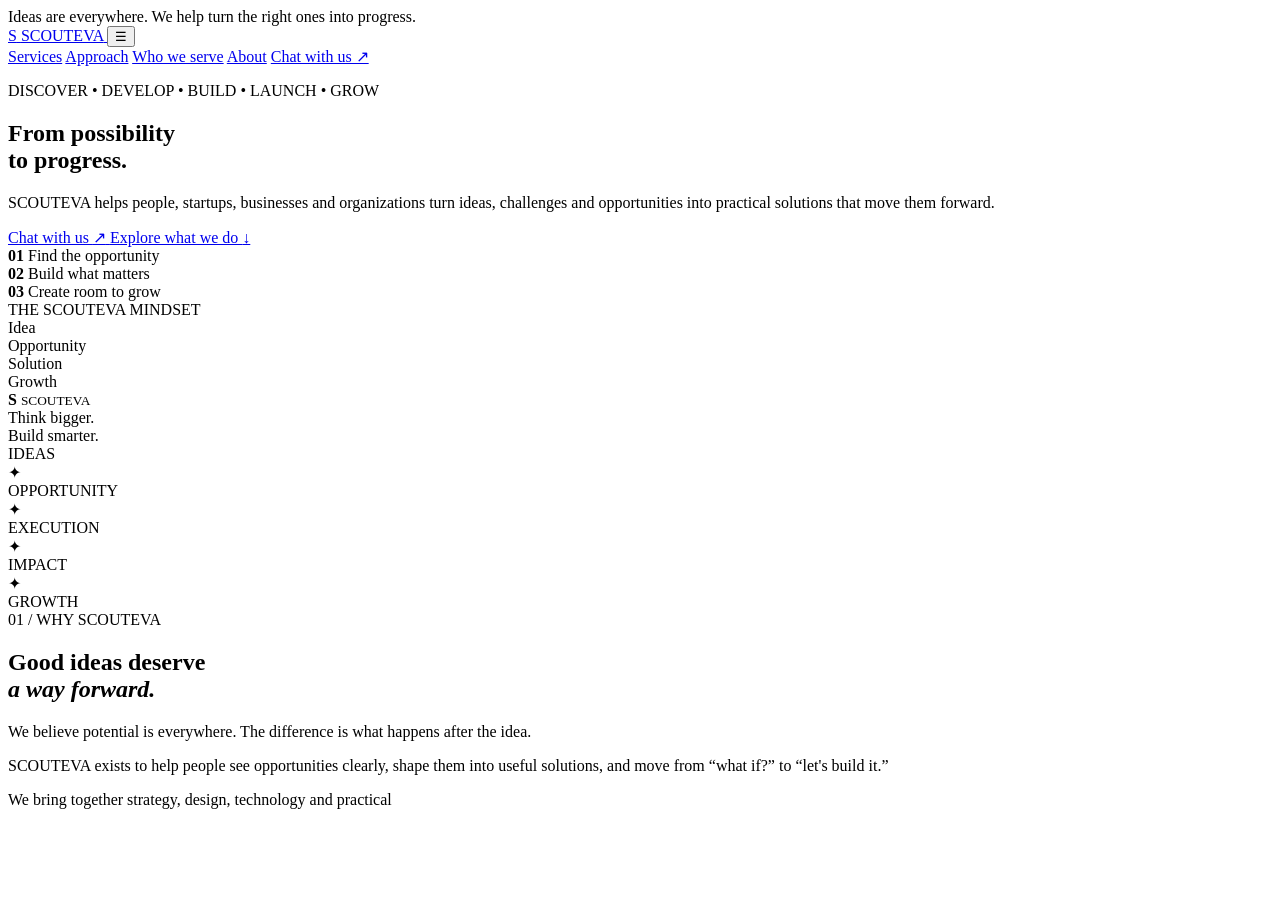
==== commit 2afbb618: "Update index.html" ====
--- a/index.html
+++ b/index.html
@@ -5,17 +5,26 @@
   <meta name="viewport" content="width=device-width, initial-scale=1.0">
 
   <title>SCOUTEVA — From Possibility to Progress</title>
-  <meta name="description" content="SCOUTEVA helps people, startups, businesses and organizations turn ideas, challenges and opportunities into practical solutions.">
+
+  <meta
+    name="description"
+    content="SCOUTEVA helps people, startups, businesses and organizations turn ideas, challenges and opportunities into practical solutions."
+  >
 
   <link rel="preconnect" href="https://fonts.googleapis.com">
   <link rel="preconnect" href="https://fonts.gstatic.com" crossorigin>
-  <link href="https://fonts.googleapis.com/css2?family=DM+Sans:wght@400;500;600;700;800&family=Manrope:wght@500;600;700;800&display=swap" rel="stylesheet">
-
-  <link rel="stylesheet" href="styles.css">
+
+  <link
+    href="https://fonts.googleapis.com/css2?family=DM+Sans:wght@400;500;600;700;800&family=Manrope:wght@500;600;700;800&display=swap"
+    rel="stylesheet"
+  >
+
+  <link rel="stylesheet" href="style.css">
 </head>
 
 <body>
 
+  <!-- ANNOUNCEMENT -->
   <div class="announcement">
     Ideas are everywhere. We help turn the right ones into progress.
   </div>
@@ -31,7 +40,9 @@
     <button
       class="menu-toggle"
       aria-label="Open menu"
-      aria-expanded="false">
+      aria-expanded="false"
+      type="button"
+    >
       ☰
     </button>
 
@@ -42,11 +53,17 @@
       <a href="#audience">Who we serve</a>
       <a href="#about">About</a>
 
-      <a class="nav-cta" href="#booking">
-        Book a consultation
+      <a
+        class="nav-cta"
+        href="https://wa.me/2349014651396?text=Hello%20SCOUTEVA%2C%20I%27d%20like%20to%20chat%20about%20a%20project."
+        target="_blank"
+        rel="noopener"
+      >
+        Chat with us ↗
       </a>
 
     </nav>
+
   </header>
 
 
@@ -62,8 +79,8 @@
         </p>
 
         <h1>
-          <span class="hero-main">From possibility</span><br>
-          <span class="hero-highlight">to progress.</span>
+          <span>From possibility</span><br>
+          to progress.
         </h1>
 
         <p class="hero-text">
@@ -74,8 +91,13 @@
 
         <div class="hero-actions">
 
-          <a class="btn btn-primary" href="#booking">
-            Book a consultation
+          <a
+            class="btn btn-primary"
+            href="https://wa.me/2349014651396?text=Hello%20SCOUTEVA%2C%20I%27d%20like%20to%20start%20a%20conversation."
+            target="_blank"
+            rel="noopener"
+          >
+            Chat with us
             <span>↗</span>
           </a>
 
@@ -162,7 +184,6 @@
 
     <!-- MARQUEE -->
     <section class="marquee" aria-label="Our philosophy">
-
       <div>IDEAS</div>
       <span>✦</span>
       <div>OPPORTUNITY</div>
@@ -172,7 +193,6 @@
       <div>IMPACT</div>
       <span>✦</span>
       <div>GROWTH</div>
-
     </section>
 
 
@@ -205,108 +225,4 @@
 
           <p>
             We bring together strategy, design, technology and practical
-            thinking to create work that can actually move.
-          </p>
-
-        </div>
-
-      </div>
-
-    </section>
-
-
-    <!-- SERVICES -->
-    <section class="section services" id="services">
-
-      <div class="section-kicker">
-        02 / WHAT WE DO
-      </div>
-
-      <div class="section-heading">
-
-        <h2>
-          We don't just spot possibilities.<br>
-          <span>We help build them.</span>
-        </h2>
-
-        <p>
-          Our capabilities can flex around the problem,
-          the opportunity and the people we're helping.
-        </p>
-
-      </div>
-
-      <div class="service-grid">
-
-        <article class="service-card featured">
-          <span class="service-number">01</span>
-          <h3>Digital Products</h3>
-          <p>
-            Websites, landing pages, digital experiences and
-            product concepts designed around real people and real goals.
-          </p>
-          <span class="service-arrow">↗</span>
-        </article>
-
-        <article class="service-card">
-          <span class="service-number">02</span>
-          <h3>Business Solutions</h3>
-          <p>
-            Practical ways to simplify processes, solve bottlenecks
-            and turn opportunities into workable business systems.
-          </p>
-          <span class="service-arrow">↗</span>
-        </article>
-
-        <article class="service-card">
-          <span class="service-number">03</span>
-          <h3>Strategy & Ideas</h3>
-          <p>
-            From early thought to clear direction:
-            we help shape ideas, identify opportunities and decide
-            what deserves to be built.
-          </p>
-          <span class="service-arrow">↗</span>
-        </article>
-
-        <article class="service-card">
-          <span class="service-number">04</span>
-          <h3>Innovation & Growth</h3>
-          <p>
-            We help teams test, improve and expand ideas so they
-            can create more value and open new possibilities.
-          </p>
-          <span class="service-arrow">↗</span>
-        </article>
-
-      </div>
-
-    </section>
-
-
-    <!-- APPROACH -->
-    <section class="section approach" id="approach">
-
-      <div class="section-kicker">
-        03 / OUR APPROACH
-      </div>
-
-      <div class="approach-top">
-
-        <h2>
-          A simple path from<br>
-          <span>idea to impact.</span>
-        </h2>
-
-        <p>
-          We keep the process clear, collaborative and focused
-          on outcomes—not unnecessary complexity.
-        </p>
-
-      </div>
-
-      <div class="steps">
-
-        <div class="step">
-          <span>01</span>
-          <h3>Discover
+           
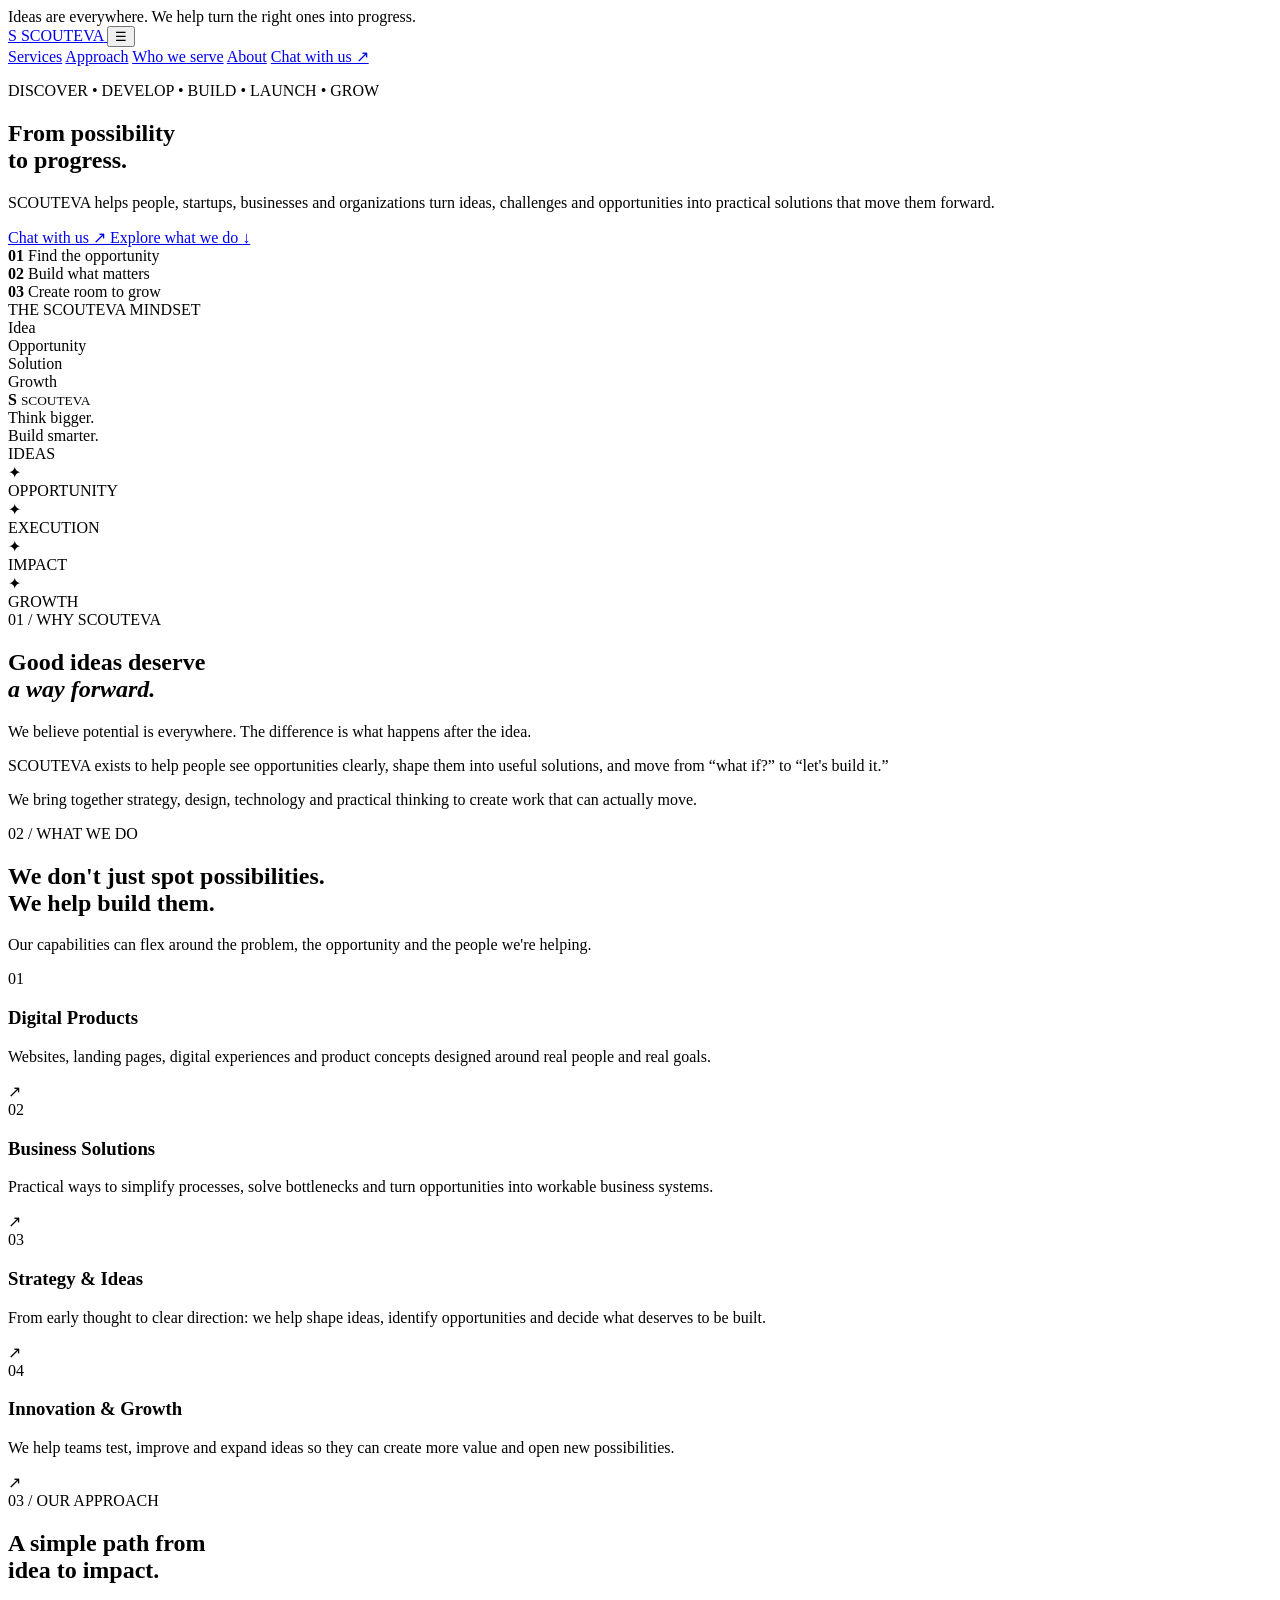
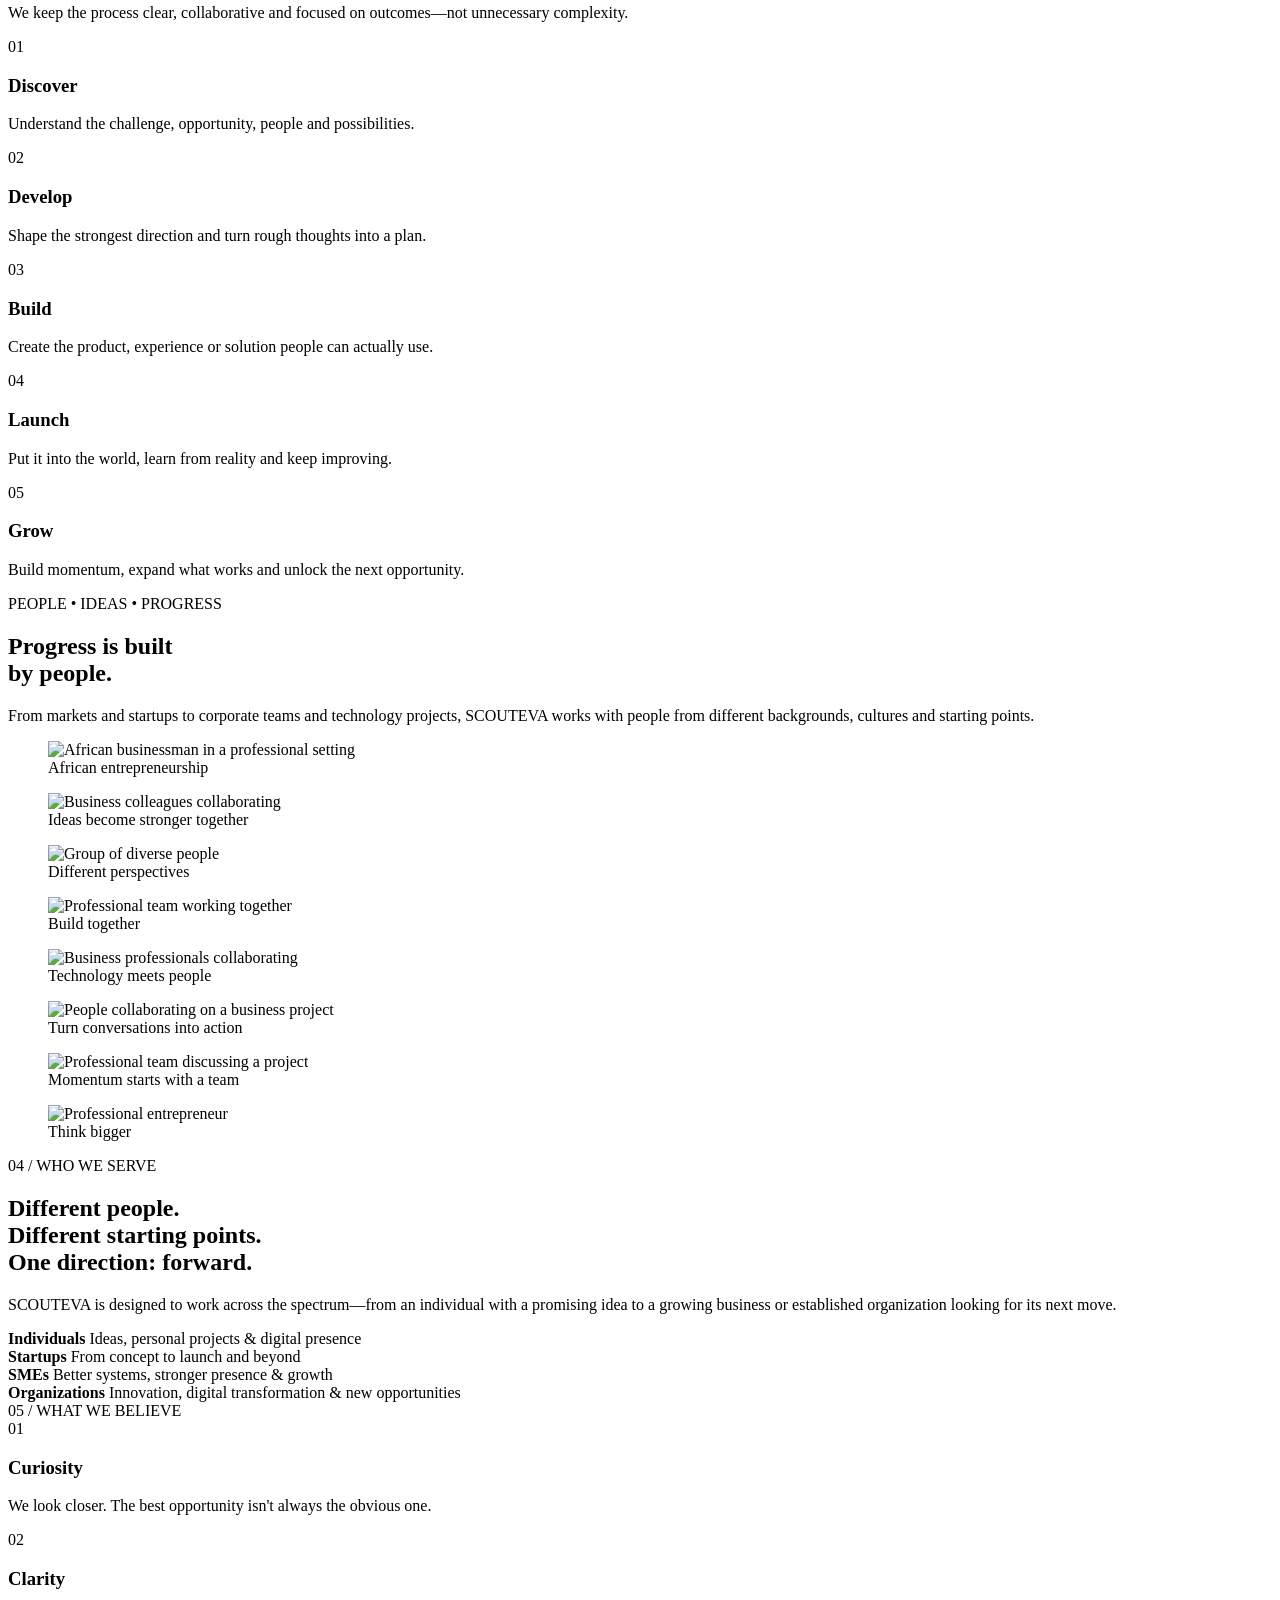
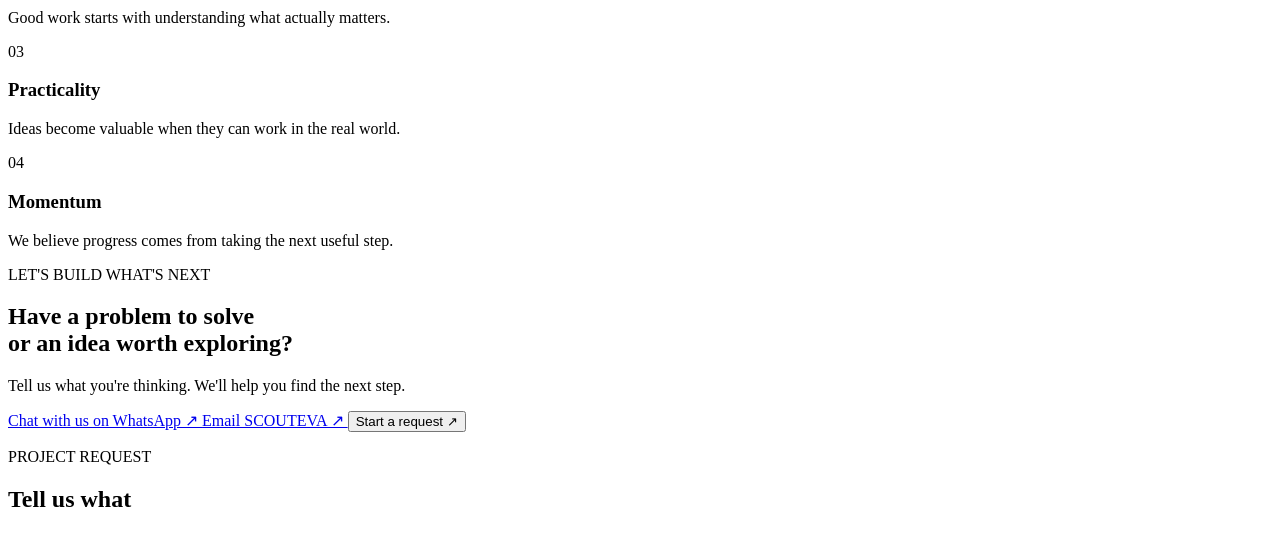
==== commit 4eaaa433: "Update index.html" ====
--- a/index.html
+++ b/index.html
@@ -3,21 +3,13 @@
 <head>
   <meta charset="UTF-8">
   <meta name="viewport" content="width=device-width, initial-scale=1.0">
+  <meta name="description" content="SCOUTEVA helps people, startups, businesses and organizations turn ideas into practical solutions and progress.">
 
   <title>SCOUTEVA — From Possibility to Progress</title>
-
-  <meta
-    name="description"
-    content="SCOUTEVA helps people, startups, businesses and organizations turn ideas, challenges and opportunities into practical solutions."
-  >
 
   <link rel="preconnect" href="https://fonts.googleapis.com">
   <link rel="preconnect" href="https://fonts.gstatic.com" crossorigin>
-
-  <link
-    href="https://fonts.googleapis.com/css2?family=DM+Sans:wght@400;500;600;700;800&family=Manrope:wght@500;600;700;800&display=swap"
-    rel="stylesheet"
-  >
+  <link href="https://fonts.googleapis.com/css2?family=DM+Sans:wght@400;500;600;700;800&family=Manrope:wght@600;700;800&display=swap" rel="stylesheet">
 
   <link rel="stylesheet" href="style.css">
 </head>
@@ -39,14 +31,14 @@
 
     <button
       class="menu-toggle"
+      type="button"
       aria-label="Open menu"
       aria-expanded="false"
-      type="button"
-    >
+      aria-controls="main-navigation">
       ☰
     </button>
 
-    <nav class="nav" aria-label="Main navigation">
+    <nav class="nav" id="main-navigation" aria-label="Main navigation">
 
       <a href="#services">Services</a>
       <a href="#approach">Approach</a>
@@ -55,15 +47,13 @@
 
       <a
         class="nav-cta"
-        href="https://wa.me/2349014651396?text=Hello%20SCOUTEVA%2C%20I%27d%20like%20to%20chat%20about%20a%20project."
+        href="https://wa.me/2349014651396?text=Hello%20SCOUTEVA%2C%20I'd%20like%20to%20chat%20about%20a%20project."
         target="_blank"
-        rel="noopener"
-      >
+        rel="noopener noreferrer">
         Chat with us ↗
       </a>
 
     </nav>
-
   </header>
 
 
@@ -79,8 +69,9 @@
         </p>
 
         <h1>
-          <span>From possibility</span><br>
-          to progress.
+          <span class="hero-main">From possibility</span>
+          <br>
+          <span class="hero-highlight">to progress.</span>
         </h1>
 
         <p class="hero-text">
@@ -93,10 +84,9 @@
 
           <a
             class="btn btn-primary"
-            href="https://wa.me/2349014651396?text=Hello%20SCOUTEVA%2C%20I%27d%20like%20to%20start%20a%20conversation."
+            href="https://wa.me/2349014651396?text=Hello%20SCOUTEVA%2C%20I'd%20like%20to%20start%20a%20conversation."
             target="_blank"
-            rel="noopener"
-          >
+            rel="noopener noreferrer">
             Chat with us
             <span>↗</span>
           </a>
@@ -206,7 +196,8 @@
       <div class="intro-grid">
 
         <h2>
-          Good ideas deserve<br>
+          Good ideas deserve
+          <br>
           <em>a way forward.</em>
         </h2>
 
@@ -225,4 +216,427 @@
 
           <p>
             We bring together strategy, design, technology and practical
-           
+            thinking to create work that can actually move.
+          </p>
+
+        </div>
+
+      </div>
+
+    </section>
+
+
+    <!-- SERVICES -->
+    <section class="section services" id="services">
+
+      <div class="section-kicker">
+        02 / WHAT WE DO
+      </div>
+
+      <div class="section-heading">
+
+        <h2>
+          We don't just spot possibilities.
+          <br>
+          <span>We help build them.</span>
+        </h2>
+
+        <p>
+          Our capabilities can flex around the problem,
+          the opportunity and the people we're helping.
+        </p>
+
+      </div>
+
+
+      <div class="service-grid">
+
+        <article class="service-card featured">
+          <span class="service-number">01</span>
+          <h3>Digital Products</h3>
+          <p>
+            Websites, landing pages, digital experiences and
+            product concepts designed around real people and real goals.
+          </p>
+          <span class="service-arrow">↗</span>
+        </article>
+
+        <article class="service-card">
+          <span class="service-number">02</span>
+          <h3>Business Solutions</h3>
+          <p>
+            Practical ways to simplify processes, solve bottlenecks
+            and turn opportunities into workable business systems.
+          </p>
+          <span class="service-arrow">↗</span>
+        </article>
+
+        <article class="service-card">
+          <span class="service-number">03</span>
+          <h3>Strategy & Ideas</h3>
+          <p>
+            From early thought to clear direction:
+            we help shape ideas, identify opportunities and decide
+            what deserves to be built.
+          </p>
+          <span class="service-arrow">↗</span>
+        </article>
+
+        <article class="service-card">
+          <span class="service-number">04</span>
+          <h3>Innovation & Growth</h3>
+          <p>
+            We help teams test, improve and expand ideas so they
+            can create more value and open new possibilities.
+          </p>
+          <span class="service-arrow">↗</span>
+        </article>
+
+      </div>
+
+    </section>
+
+
+    <!-- APPROACH -->
+    <section class="section approach" id="approach">
+
+      <div class="section-kicker">
+        03 / OUR APPROACH
+      </div>
+
+      <div class="approach-top">
+
+        <h2>
+          A simple path from
+          <br>
+          <span>idea to impact.</span>
+        </h2>
+
+        <p>
+          We keep the process clear, collaborative and focused
+          on outcomes—not unnecessary complexity.
+        </p>
+
+      </div>
+
+
+      <div class="steps">
+
+        <div class="step">
+          <span>01</span>
+          <h3>Discover</h3>
+          <p>
+            Understand the challenge, opportunity,
+            people and possibilities.
+          </p>
+        </div>
+
+        <div class="step">
+          <span>02</span>
+          <h3>Develop</h3>
+          <p>
+            Shape the strongest direction and turn
+            rough thoughts into a plan.
+          </p>
+        </div>
+
+        <div class="step">
+          <span>03</span>
+          <h3>Build</h3>
+          <p>
+            Create the product, experience or solution
+            people can actually use.
+          </p>
+        </div>
+
+        <div class="step">
+          <span>04</span>
+          <h3>Launch</h3>
+          <p>
+            Put it into the world, learn from reality
+            and keep improving.
+          </p>
+        </div>
+
+        <div class="step">
+          <span>05</span>
+          <h3>Grow</h3>
+          <p>
+            Build momentum, expand what works and
+            unlock the next opportunity.
+          </p>
+        </div>
+
+      </div>
+
+    </section>
+
+
+    <!-- PEOPLE -->
+    <section class="people-showcase" aria-labelledby="people-title">
+
+      <div class="people-intro">
+
+        <div>
+
+          <p class="section-kicker">
+            PEOPLE • IDEAS • PROGRESS
+          </p>
+
+          <h2 id="people-title">
+            Progress is built
+            <br>
+            <span>by people.</span>
+          </h2>
+
+        </div>
+
+        <p>
+          From markets and startups to corporate teams and technology
+          projects, SCOUTEVA works with people from different backgrounds,
+          cultures and starting points.
+        </p>
+
+      </div>
+
+
+      <div class="people-masonry">
+
+        <figure class="people-tile tile-tall">
+          <img
+            src="https://images.unsplash.com/photo-1519085360753-af0119f7cbe7?auto=format&fit=crop&w=900&q=85"
+            alt="African businessman in a professional setting"
+            loading="lazy">
+          <figcaption>African entrepreneurship</figcaption>
+        </figure>
+
+        <figure class="people-tile tile-wide">
+          <img
+            src="https://images.unsplash.com/photo-1551836022-d5d88e9218df?auto=format&fit=crop&w=1100&q=85"
+            alt="Business colleagues collaborating"
+            loading="lazy">
+          <figcaption>Ideas become stronger together</figcaption>
+        </figure>
+
+        <figure class="people-tile">
+          <img
+            src="https://images.unsplash.com/photo-1529156069898-49953e39b3ac?auto=format&fit=crop&w=900&q=85"
+            alt="Group of diverse people"
+            loading="lazy">
+          <figcaption>Different perspectives</figcaption>
+        </figure>
+
+        <figure class="people-tile tile-tall">
+          <img
+            src="https://images.unsplash.com/photo-1521737711867-e3b97375f902?auto=format&fit=crop&w=1000&q=85"
+            alt="Professional team working together"
+            loading="lazy">
+          <figcaption>Build together</figcaption>
+        </figure>
+
+        <figure class="people-tile">
+          <img
+            src="https://images.unsplash.com/photo-1556761175-b413da4baf72?auto=format&fit=crop&w=900&q=85"
+            alt="Business professionals collaborating"
+            loading="lazy">
+          <figcaption>Technology meets people</figcaption>
+        </figure>
+
+        <figure class="people-tile tile-wide">
+          <img
+            src="https://images.unsplash.com/photo-1556761175-5973dc0f32e7?auto=format&fit=crop&w=1100&q=85"
+            alt="People collaborating on a business project"
+            loading="lazy">
+          <figcaption>Turn conversations into action</figcaption>
+        </figure>
+
+        <figure class="people-tile">
+          <img
+            src="https://images.unsplash.com/photo-1522071820081-009f0129c71c?auto=format&fit=crop&w=900&q=85"
+            alt="Professional team discussing a project"
+            loading="lazy">
+          <figcaption>Momentum starts with a team</figcaption>
+        </figure>
+
+        <figure class="people-tile">
+          <img
+            src="https://images.unsplash.com/photo-1500648767791-00dcc994a43e?auto=format&fit=crop&w=800&q=85"
+            alt="Professional entrepreneur"
+            loading="lazy">
+          <figcaption>Think bigger</figcaption>
+        </figure>
+
+      </div>
+
+    </section>
+
+
+    <!-- AUDIENCE -->
+    <section class="section audience" id="audience">
+
+      <div class="section-kicker">
+        04 / WHO WE SERVE
+      </div>
+
+      <div class="audience-grid">
+
+        <div>
+
+          <h2>
+            Different people.
+            <br>
+            <span>Different starting points.</span>
+            <br>
+            One direction: forward.
+          </h2>
+
+          <p>
+            SCOUTEVA is designed to work across the spectrum—from
+            an individual with a promising idea to a growing business
+            or established organization looking for its next move.
+          </p>
+
+        </div>
+
+
+        <div class="audience-list">
+
+          <div>
+            <b>Individuals</b>
+            <span>Ideas, personal projects & digital presence</span>
+          </div>
+
+          <div>
+            <b>Startups</b>
+            <span>From concept to launch and beyond</span>
+          </div>
+
+          <div>
+            <b>SMEs</b>
+            <span>Better systems, stronger presence & growth</span>
+          </div>
+
+          <div>
+            <b>Organizations</b>
+            <span>Innovation, digital transformation & new opportunities</span>
+          </div>
+
+        </div>
+
+      </div>
+
+    </section>
+
+
+    <!-- VALUES -->
+    <section class="section values">
+
+      <div class="section-kicker">
+        05 / WHAT WE BELIEVE
+      </div>
+
+      <div class="values-grid">
+
+        <article>
+          <span>01</span>
+          <h3>Curiosity</h3>
+          <p>
+            We look closer. The best opportunity isn't
+            always the obvious one.
+          </p>
+        </article>
+
+        <article>
+          <span>02</span>
+          <h3>Clarity</h3>
+          <p>
+            Good work starts with understanding
+            what actually matters.
+          </p>
+        </article>
+
+        <article>
+          <span>03</span>
+          <h3>Practicality</h3>
+          <p>
+            Ideas become valuable when they can
+            work in the real world.
+          </p>
+        </article>
+
+        <article>
+          <span>04</span>
+          <h3>Momentum</h3>
+          <p>
+            We believe progress comes from taking
+            the next useful step.
+          </p>
+        </article>
+
+      </div>
+
+    </section>
+
+
+    <!-- CONTACT / REQUEST -->
+    <section class="cta-section" id="contact">
+
+      <div class="cta-glow"></div>
+
+      <p class="eyebrow">
+        LET'S BUILD WHAT'S NEXT
+      </p>
+
+      <h2>
+        Have a problem to solve
+        <br>
+        or an idea worth exploring?
+      </h2>
+
+      <p>
+        Tell us what you're thinking.
+        We'll help you find the next step.
+      </p>
+
+      <div class="cta-actions">
+
+        <a
+          class="btn btn-light"
+          href="https://wa.me/2349014651396?text=Hello%20SCOUTEVA%2C%20I'd%20like%20to%20chat%20about%20a%20project."
+          target="_blank"
+          rel="noopener noreferrer">
+          Chat with us on WhatsApp ↗
+        </a>
+
+        <a
+          class="btn btn-outline-light"
+          href="mailto:Visioncatalystsgroup@gmail.com">
+          Email SCOUTEVA ↗
+        </a>
+
+        <button
+          class="btn btn-green"
+          type="button"
+          id="openRequest">
+          Start a request
+          <span>↗</span>
+        </button>
+
+      </div>
+
+    </section>
+
+
+    <!-- REQUEST / PAYMENT AREA -->
+    <section class="request-section" id="request">
+
+      <div class="request-container">
+
+        <div class="request-heading">
+
+          <p class="section-kicker">
+            PROJECT REQUEST
+          </p>
+
+          <h2>
+            Tell us what
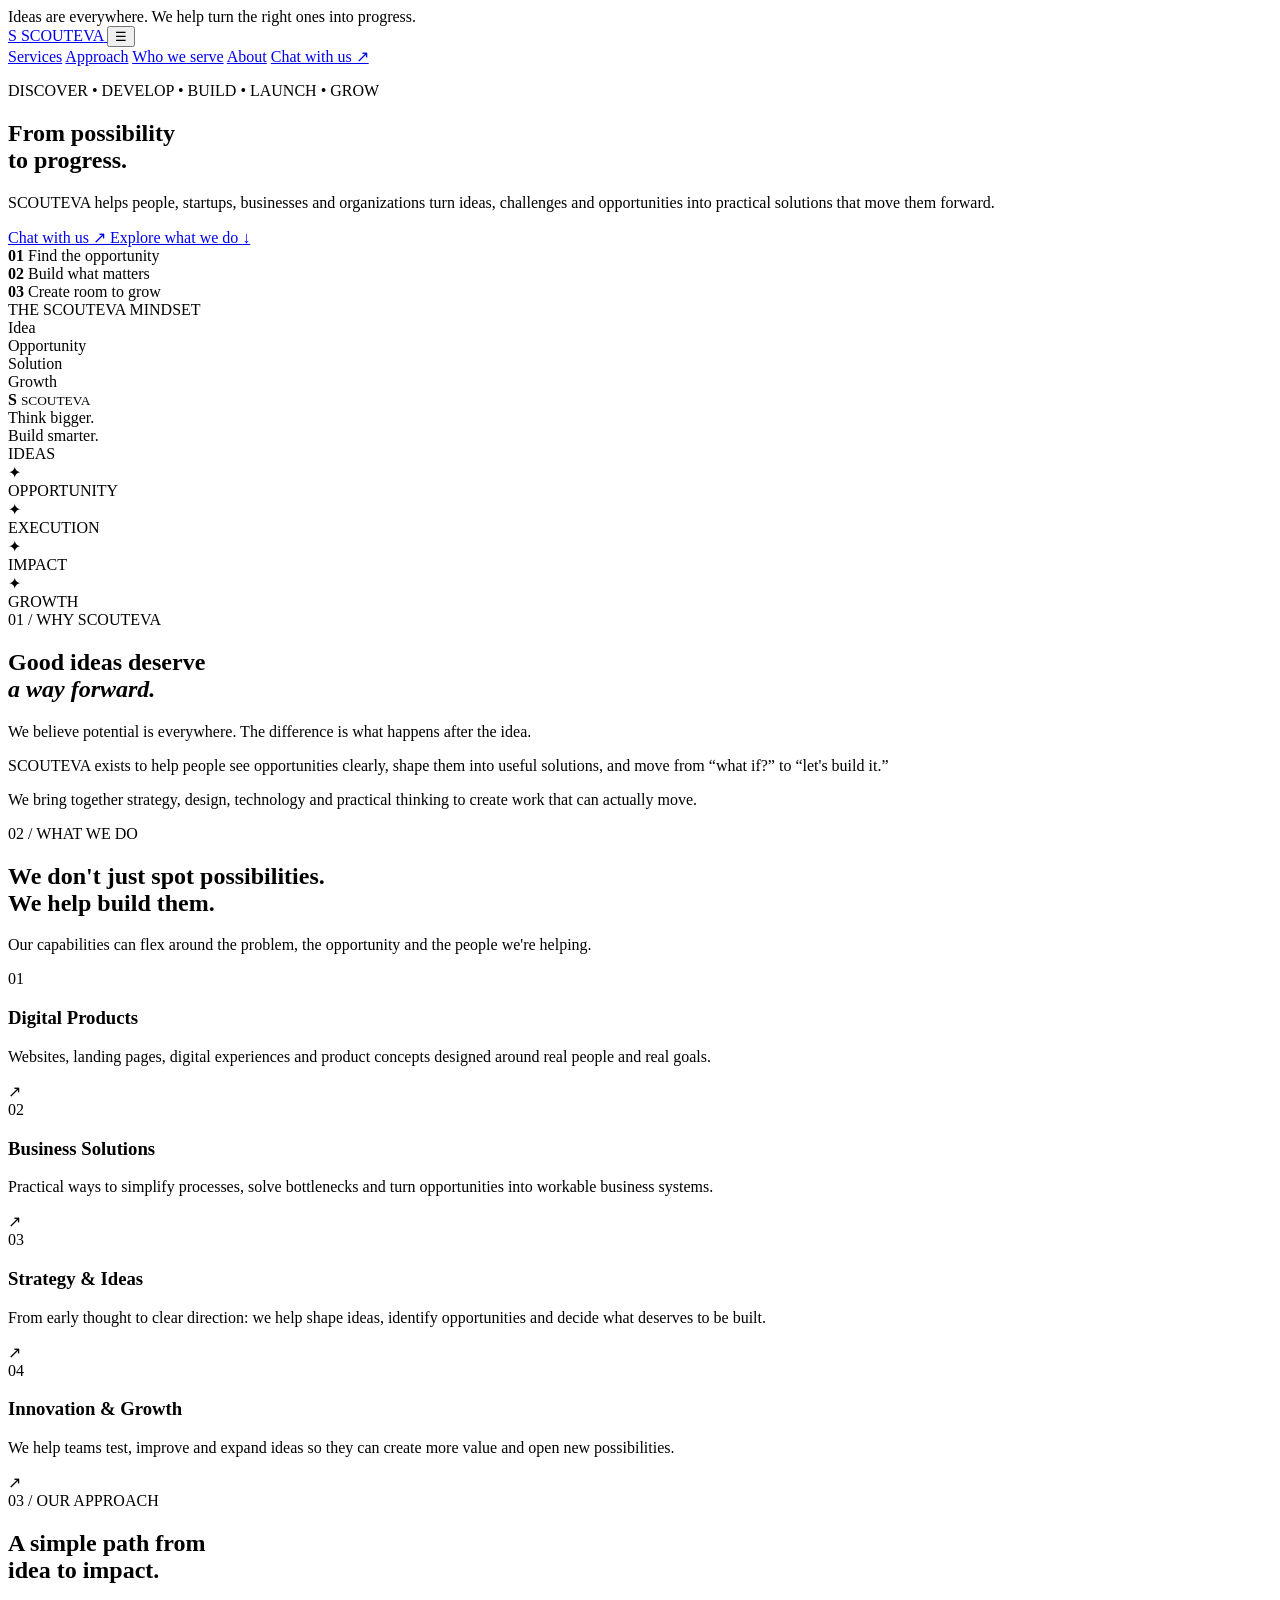
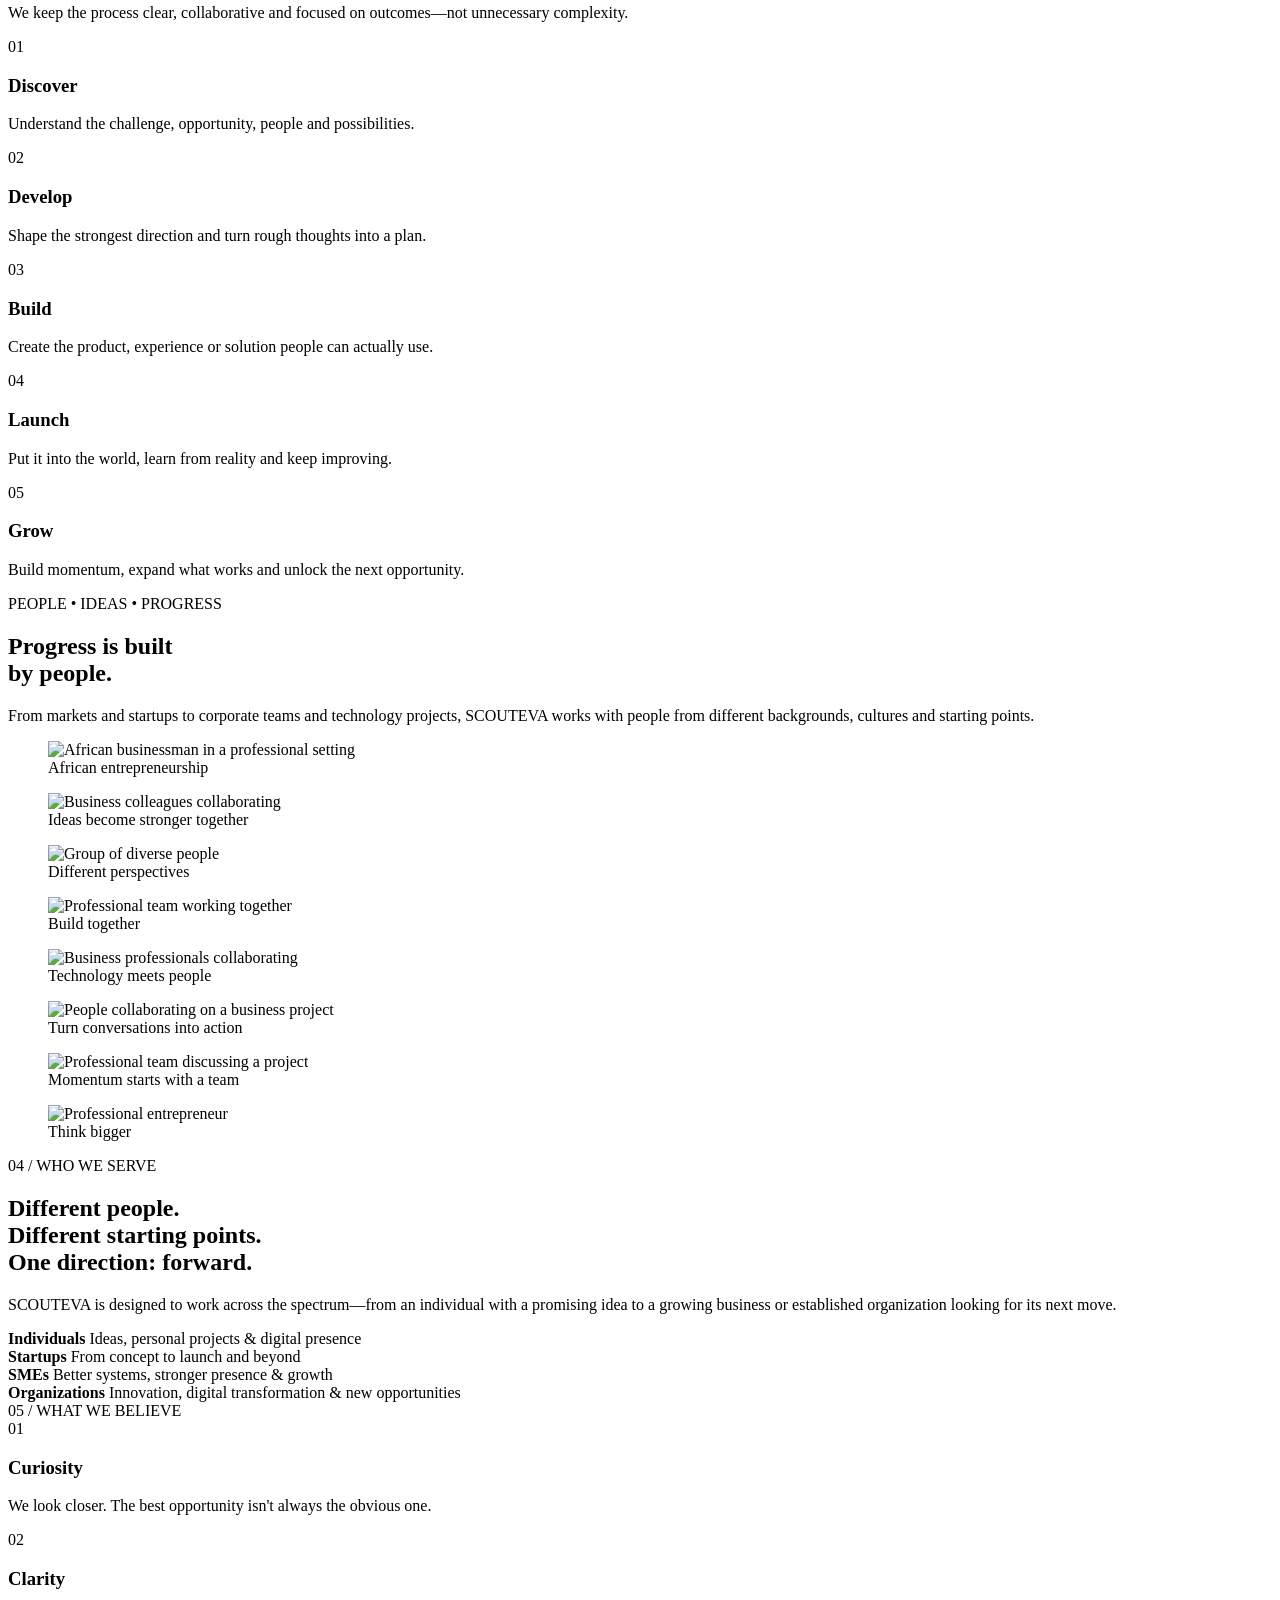
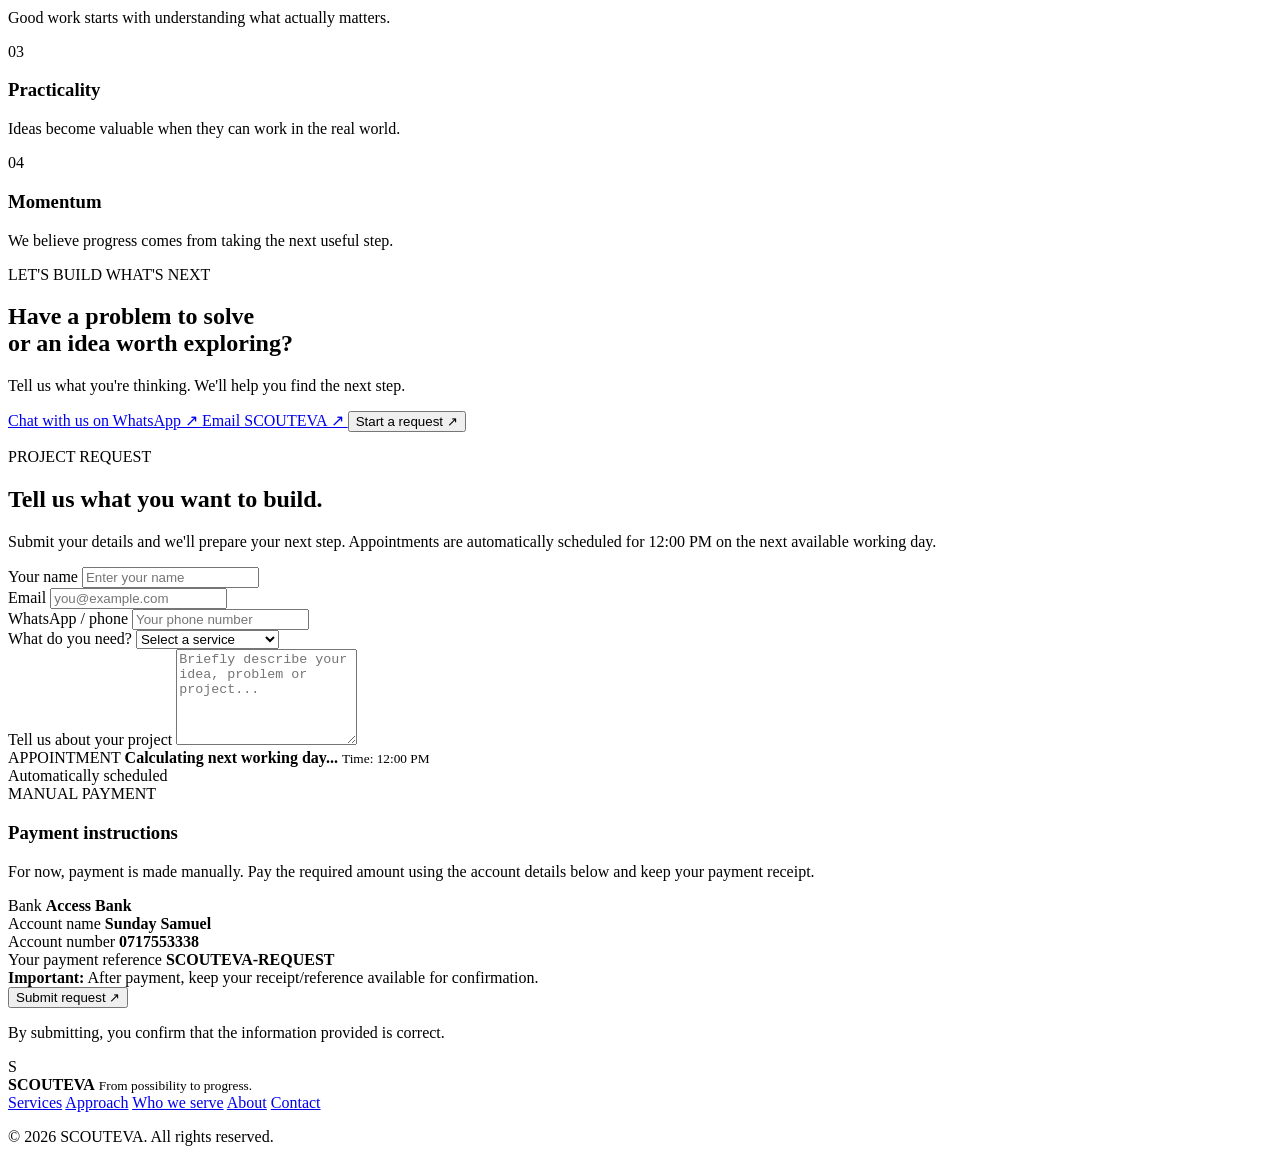
==== commit 726895a9: "Update index.html" ====
--- a/index.html
+++ b/index.html
@@ -639,4 +639,266 @@
           </p>
 
           <h2>
-            Tell us what
+            Tell us what you
+            <span>want to build.</span>
+          </h2>
+
+          <p>
+            Submit your details and we'll prepare your next step.
+            Appointments are automatically scheduled for 12:00 PM
+            on the next available working day.
+          </p>
+
+        </div>
+
+
+        <form id="requestForm" class="request-form">
+
+          <div class="form-grid">
+
+            <div class="form-group">
+              <label for="clientName">Your name</label>
+              <input
+                id="clientName"
+                name="clientName"
+                type="text"
+                placeholder="Enter your name"
+                required>
+            </div>
+
+            <div class="form-group">
+              <label for="clientEmail">Email</label>
+              <input
+                id="clientEmail"
+                name="clientEmail"
+                type="email"
+                placeholder="you@example.com"
+                required>
+            </div>
+
+            <div class="form-group">
+              <label for="clientPhone">WhatsApp / phone</label>
+              <input
+                id="clientPhone"
+                name="clientPhone"
+                type="tel"
+                placeholder="Your phone number"
+                required>
+            </div>
+
+            <div class="form-group">
+              <label for="service">What do you need?</label>
+
+              <select id="service" name="service" required>
+                <option value="">Select a service</option>
+                <option>Digital Products</option>
+                <option>Business Solutions</option>
+                <option>Strategy & Ideas</option>
+                <option>Innovation & Growth</option>
+                <option>Other</option>
+              </select>
+
+            </div>
+
+          </div>
+
+
+          <div class="form-group">
+
+            <label for="projectMessage">
+              Tell us about your project
+            </label>
+
+            <textarea
+              id="projectMessage"
+              name="projectMessage"
+              rows="6"
+              placeholder="Briefly describe your idea, problem or project..."
+              required></textarea>
+
+          </div>
+
+
+          <!-- AUTOMATIC APPOINTMENT -->
+          <div class="appointment-box">
+
+            <div>
+              <span class="appointment-label">
+                APPOINTMENT
+              </span>
+
+              <strong id="appointmentDate">
+                Calculating next working day...
+              </strong>
+
+              <small>
+                Time: 12:00 PM
+              </small>
+            </div>
+
+            <span class="appointment-status">
+              Automatically scheduled
+            </span>
+
+          </div>
+
+
+          <!-- PAYMENT -->
+          <div class="payment-box">
+
+            <div class="payment-header">
+              <span class="payment-label">
+                MANUAL PAYMENT
+              </span>
+
+              <h3>
+                Payment instructions
+              </h3>
+
+              <p>
+                For now, payment is made manually. Pay the required amount
+                using the account details below and keep your payment receipt.
+              </p>
+            </div>
+
+
+            <div class="bank-details">
+
+              <div>
+                <span>Bank</span>
+                <strong>Access Bank</strong>
+              </div>
+
+              <div>
+                <span>Account name</span>
+                <strong>Sunday Samuel</strong>
+              </div>
+
+              <div>
+                <span>Account number</span>
+                <strong>0717553338</strong>
+              </div>
+
+            </div>
+
+
+            <div class="reference-box">
+
+              <span>
+                Your payment reference
+              </span>
+
+              <strong id="paymentReference">
+                SCOUTEVA-REQUEST
+              </strong>
+
+            </div>
+
+
+            <div class="payment-note">
+              <strong>Important:</strong>
+              After payment, keep your receipt/reference available
+              for confirmation.
+            </div>
+
+          </div>
+
+
+          <button
+            type="submit"
+            class="btn btn-submit">
+            Submit request
+            <span>↗</span>
+          </button>
+
+          <p class="form-note">
+            By submitting, you confirm that the information provided is correct.
+          </p>
+
+        </form>
+
+
+        <!-- CONFIRMATION -->
+        <div
+          class="confirmation"
+          id="confirmation"
+          hidden>
+
+          <div class="confirmation-icon">
+            ✓
+          </div>
+
+          <p class="section-kicker">
+            REQUEST RECEIVED
+          </p>
+
+          <h2>
+            You're on the way to
+            <span>progress.</span>
+          </h2>
+
+          <p id="confirmationText">
+            Your request has been received.
+          </p>
+
+          <a
+            class="btn btn-primary"
+            id="confirmationWhatsApp"
+            href="#"
+            target="_blank"
+            rel="noopener noreferrer">
+            Continue on WhatsApp ↗
+          </a>
+
+        </div>
+
+      </div>
+
+    </section>
+
+  </main>
+
+
+  <!-- FOOTER -->
+  <footer class="footer">
+
+    <div class="footer-brand">
+
+      <span class="brand-mark">
+        S
+      </span>
+
+      <div>
+        <strong>SCOUTEVA</strong>
+
+        <small>
+          From possibility to progress.
+        </small>
+      </div>
+
+    </div>
+
+
+    <div class="footer-links">
+
+      <a href="#services">Services</a>
+      <a href="#approach">Approach</a>
+      <a href="#audience">Who we serve</a>
+      <a href="#about">About</a>
+      <a href="#contact">Contact</a>
+
+    </div>
+
+
+    <p>
+      © <span id="year"></span> SCOUTEVA.
+      All rights reserved.
+    </p>
+
+  </footer>
+
+
+  <script src="script.js"></script>
+
+</body>
+</html>
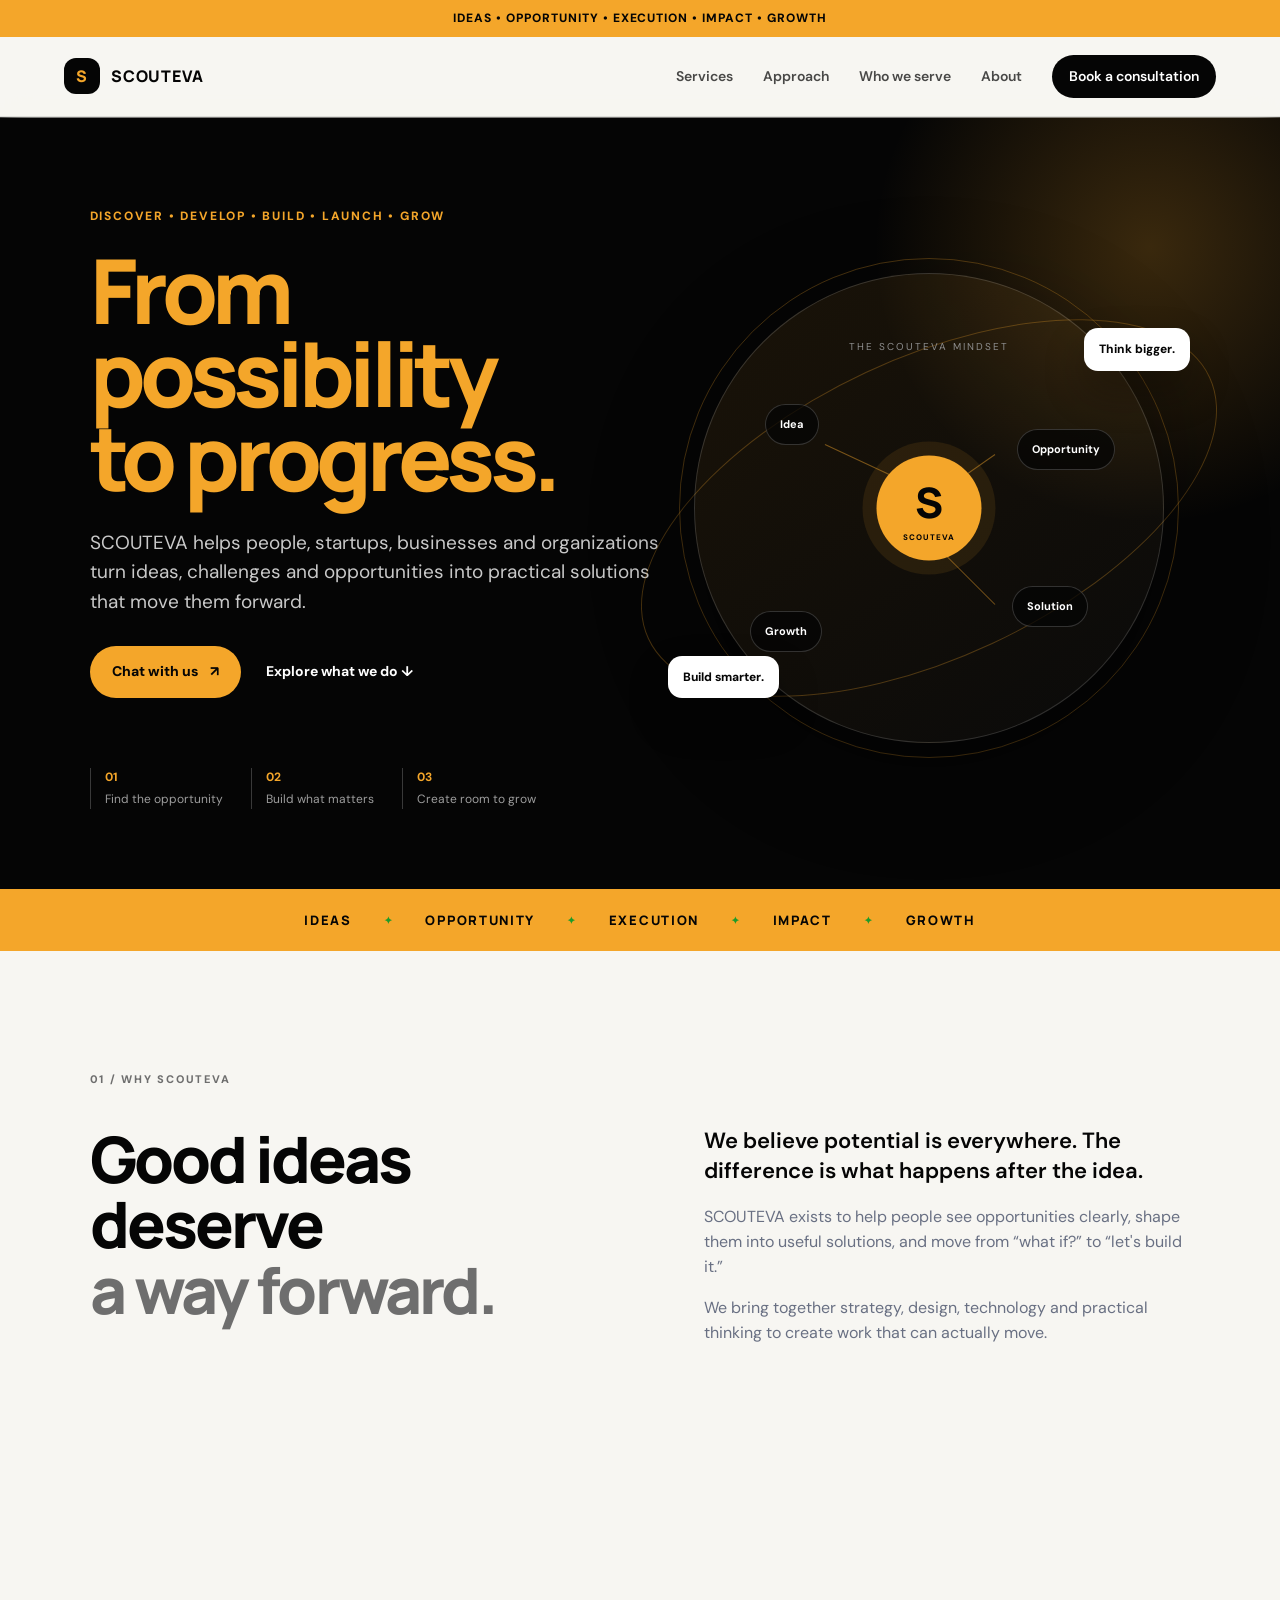
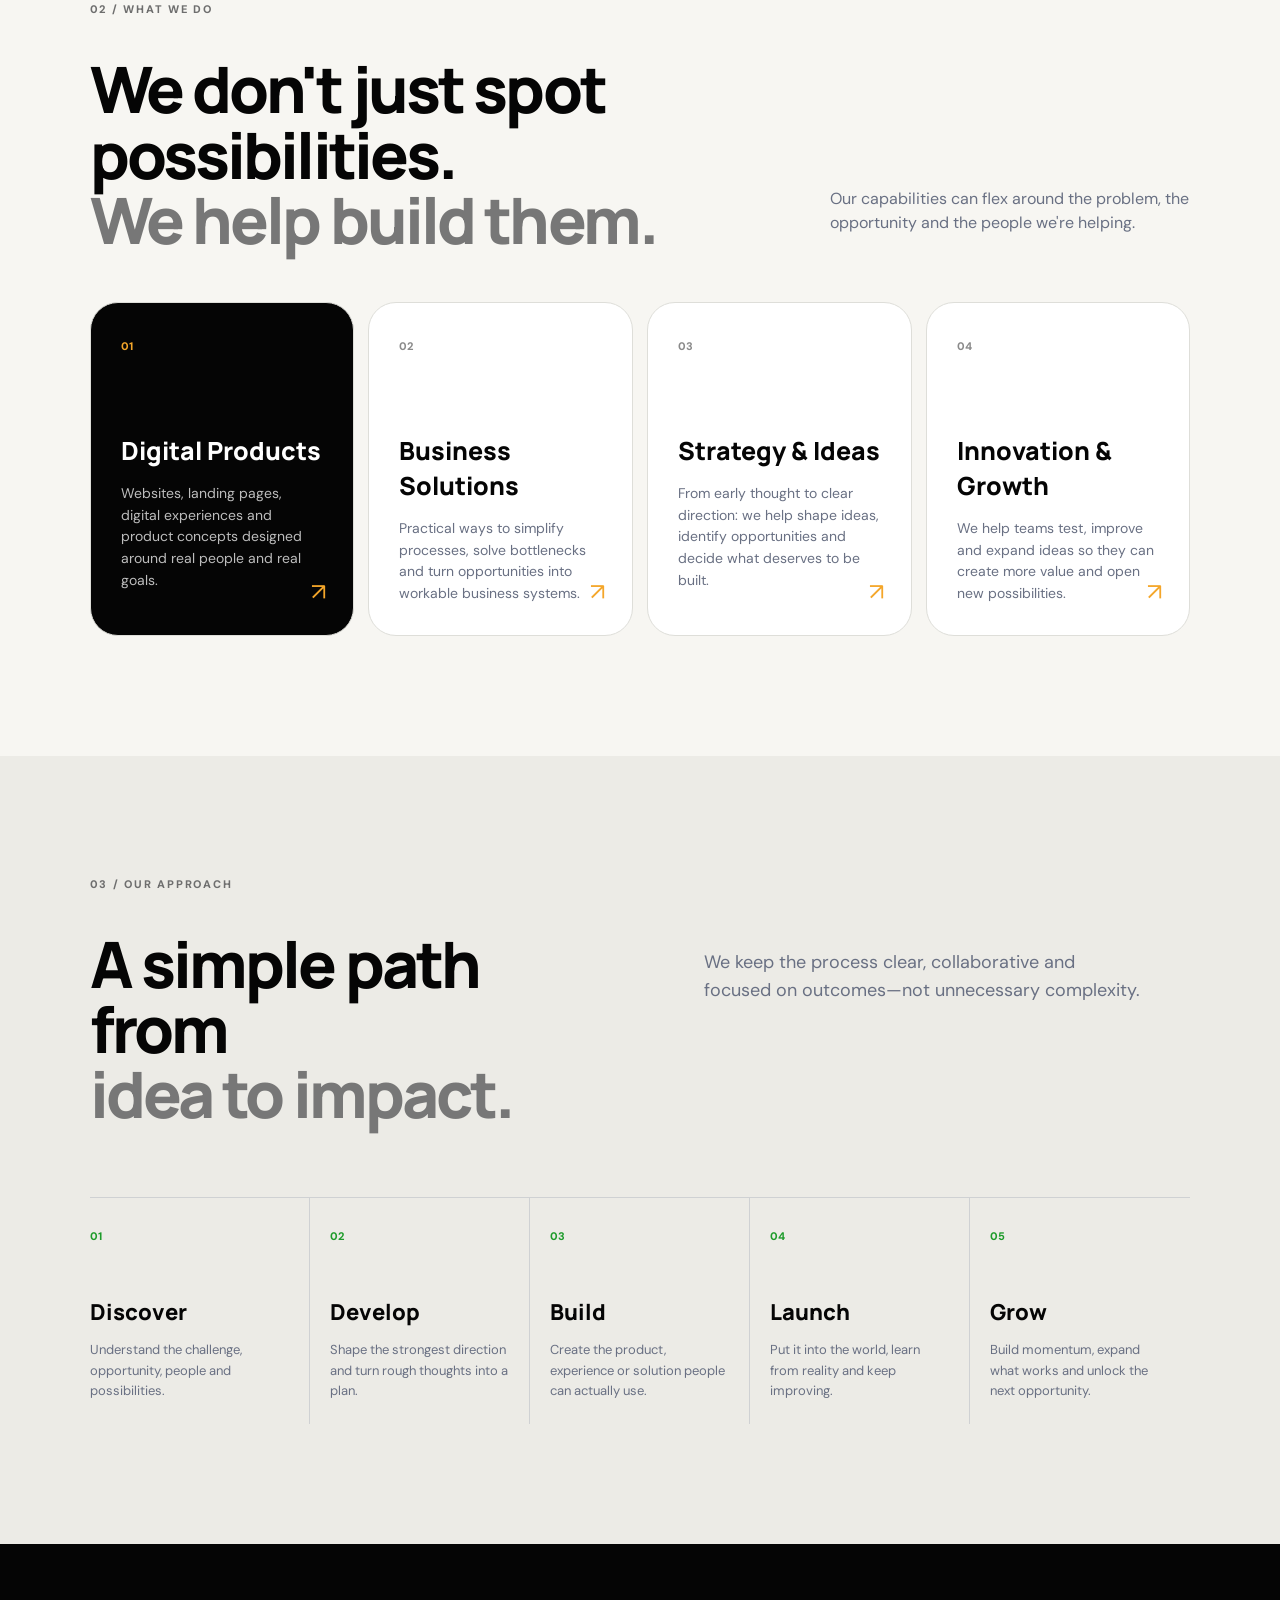
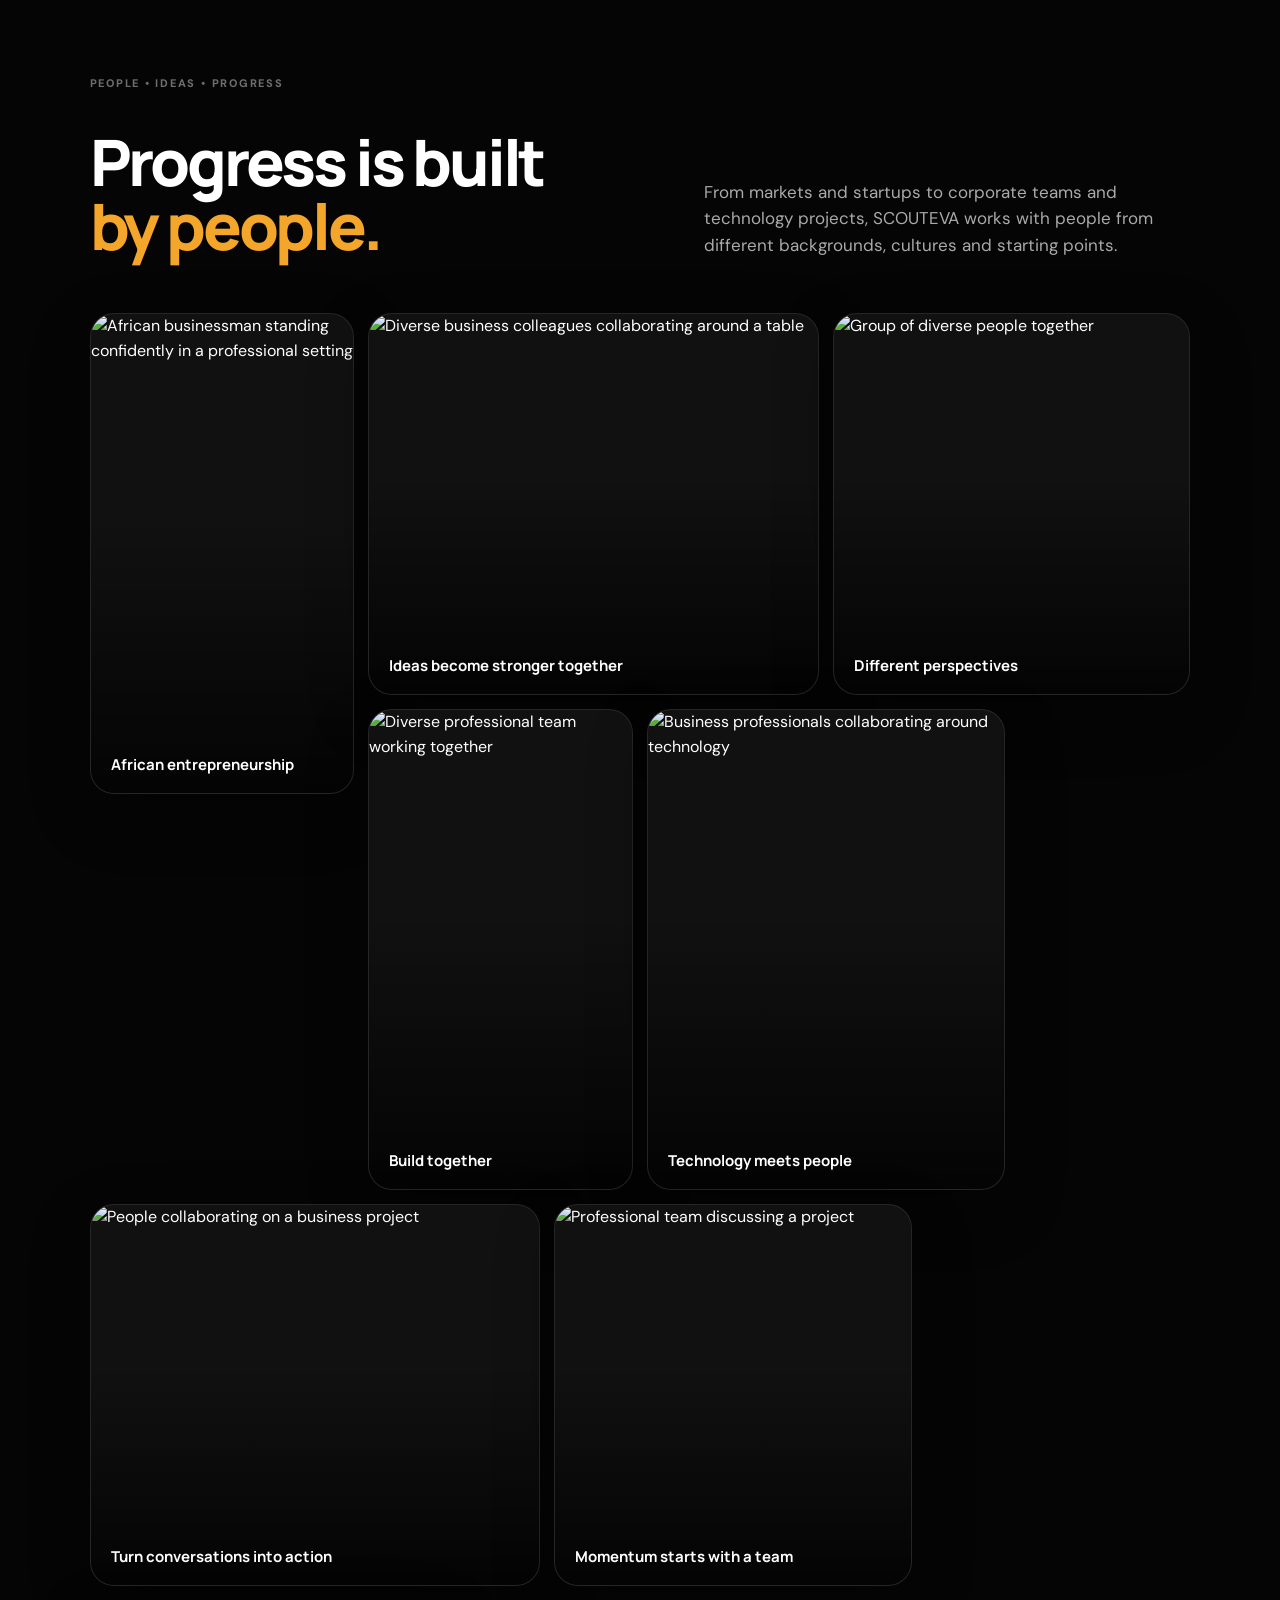
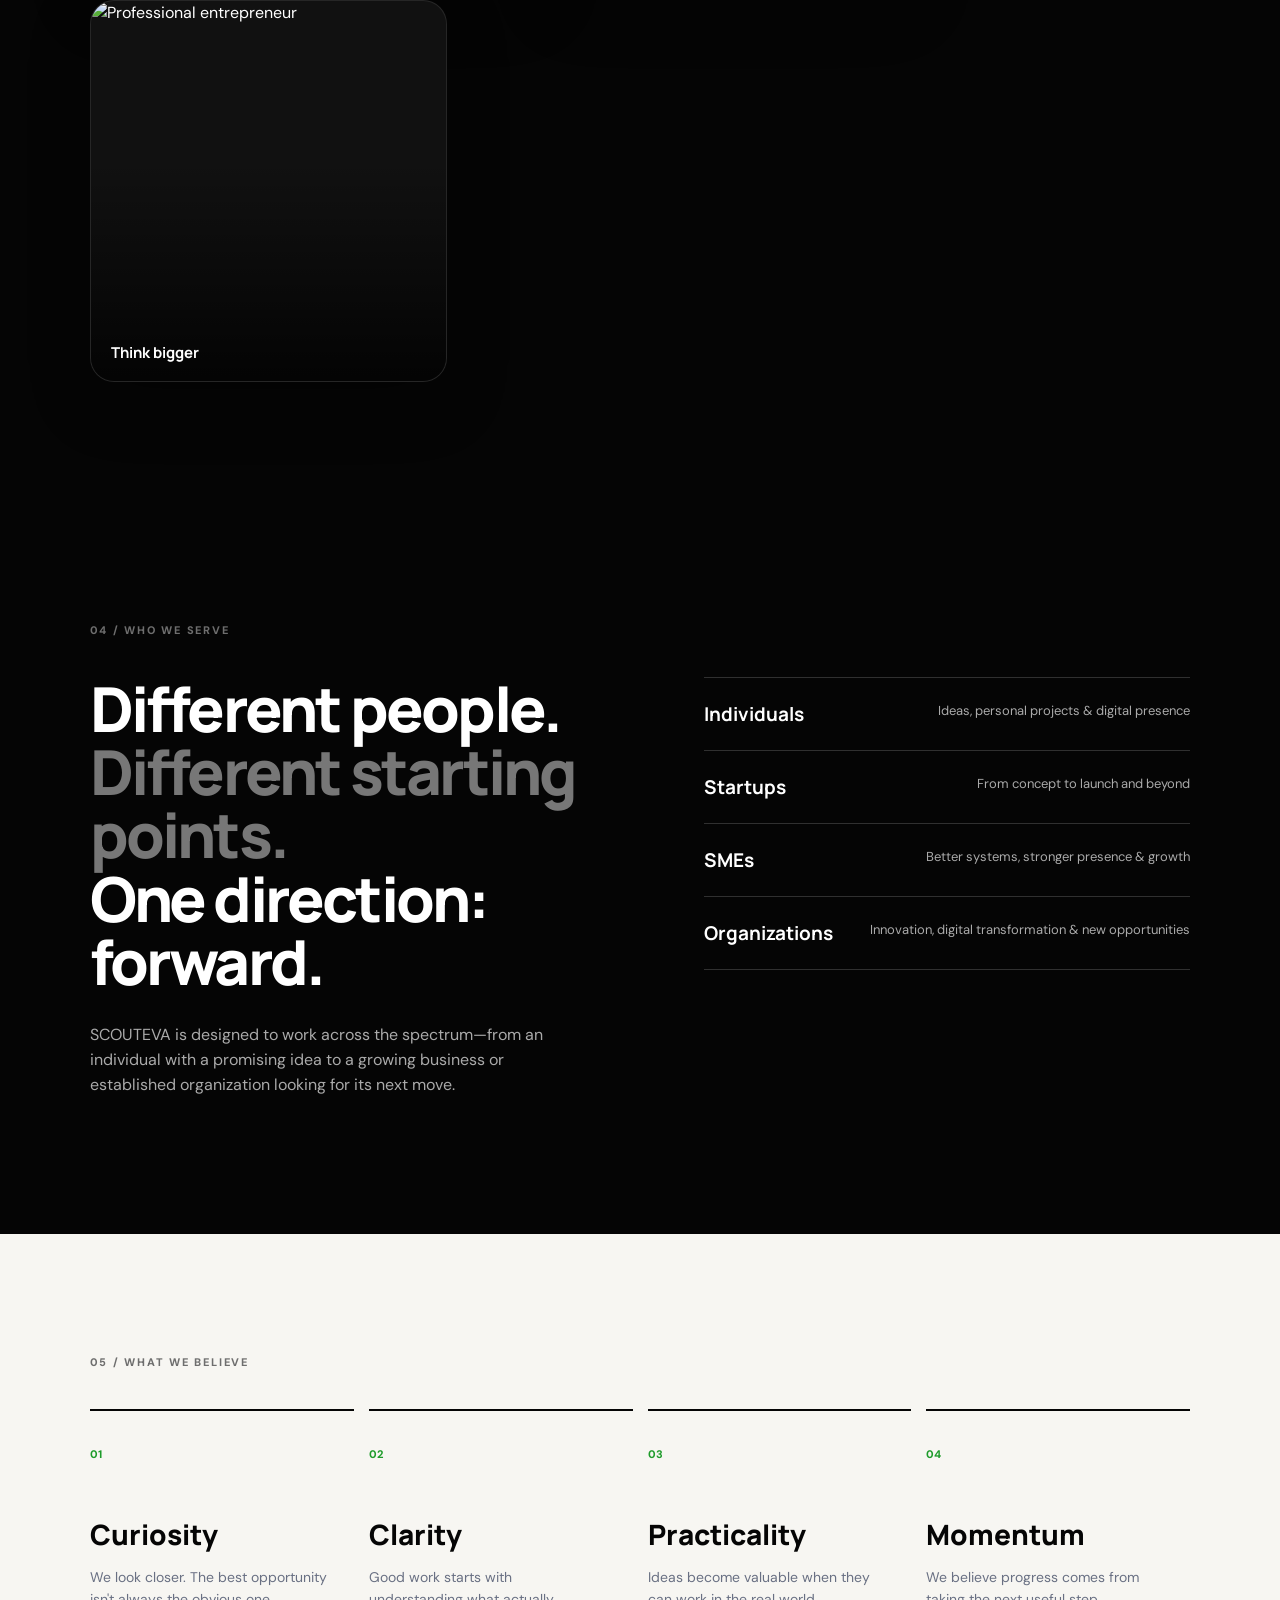
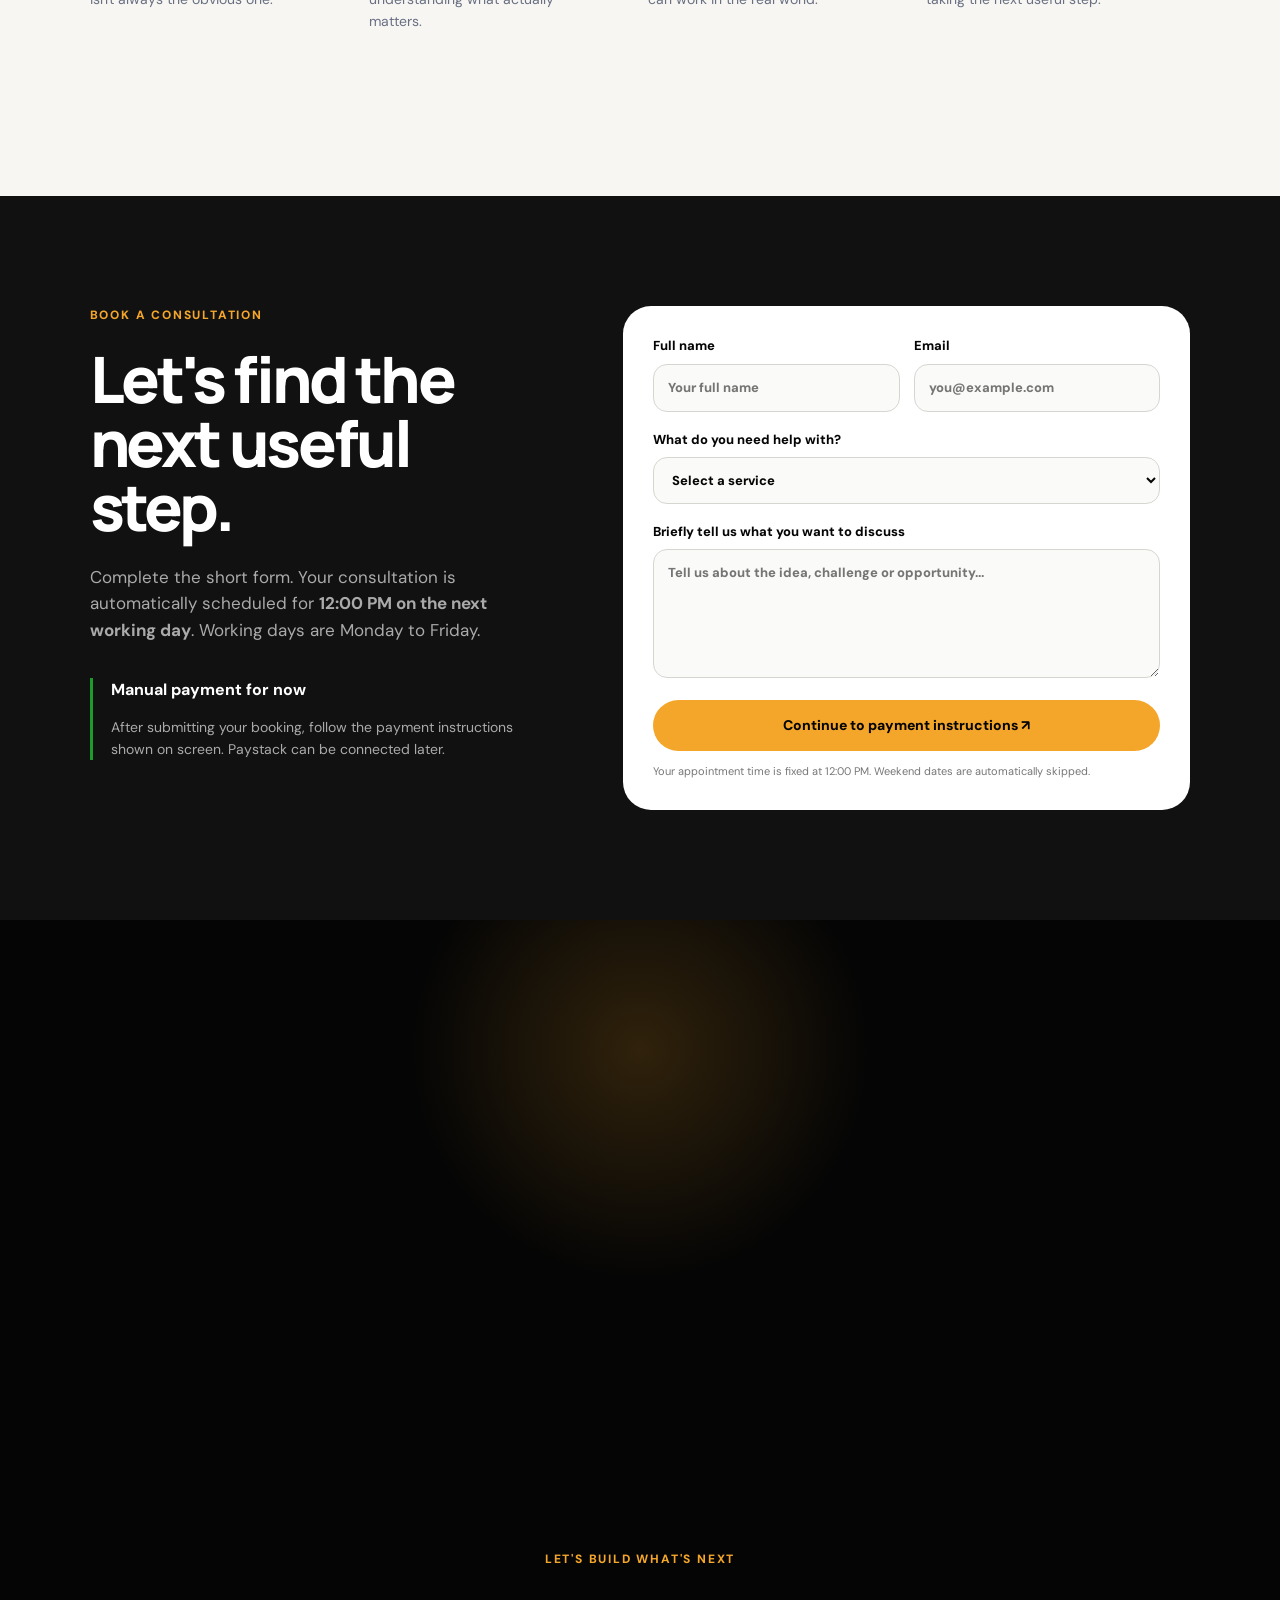
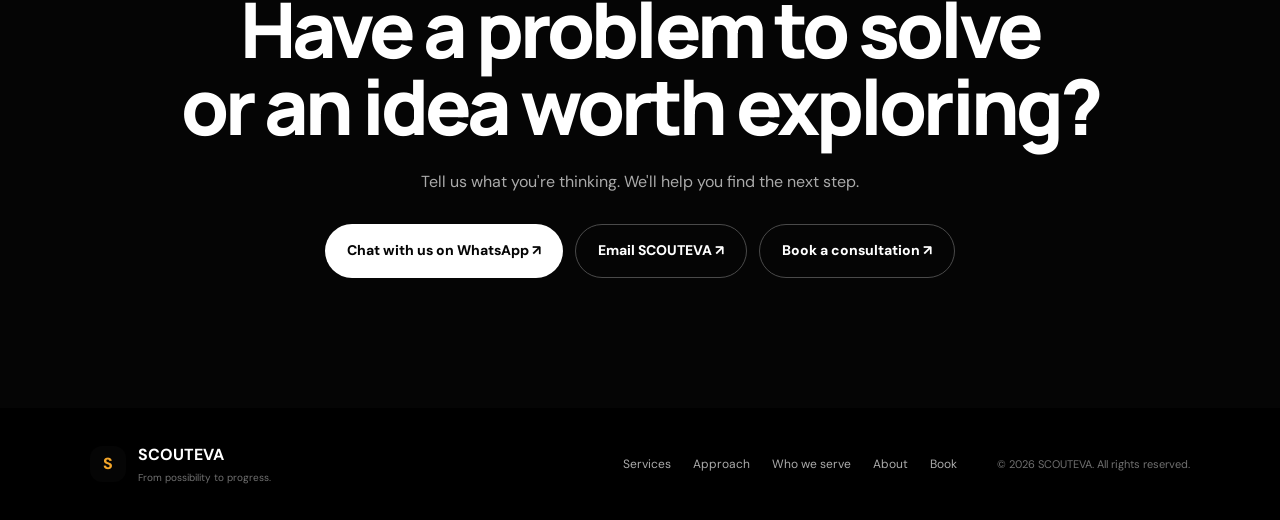
==== commit 485492ea: "Add files via upload" ====
--- a/index.html
+++ b/index.html
@@ -3,902 +3,242 @@
 <head>
   <meta charset="UTF-8">
   <meta name="viewport" content="width=device-width, initial-scale=1.0">
-  <meta name="description" content="SCOUTEVA helps people, startups, businesses and organizations turn ideas into practical solutions and progress.">
-
-  <title>SCOUTEVA — From Possibility to Progress</title>
-
+  <meta name="description" content="SCOUTEVA helps people, startups, businesses and organizations turn ideas, challenges and opportunities into practical solutions.">
+  <title>SCOUTEVA — From possibility to progress</title>
   <link rel="preconnect" href="https://fonts.googleapis.com">
   <link rel="preconnect" href="https://fonts.gstatic.com" crossorigin>
   <link href="https://fonts.googleapis.com/css2?family=DM+Sans:wght@400;500;600;700;800&family=Manrope:wght@600;700;800&display=swap" rel="stylesheet">
-
   <link rel="stylesheet" href="style.css">
 </head>
-
-<body>
-
-  <!-- ANNOUNCEMENT -->
-  <div class="announcement">
-    Ideas are everywhere. We help turn the right ones into progress.
-  </div>
-
-  <!-- HEADER -->
+<body id="top">
+
+  <div class="announcement">IDEAS • OPPORTUNITY • EXECUTION • IMPACT • GROWTH</div>
+
   <header class="site-header">
-
     <a class="brand" href="#top" aria-label="SCOUTEVA home">
       <span class="brand-mark">S</span>
       <span>SCOUTEVA</span>
     </a>
 
-    <button
-      class="menu-toggle"
-      type="button"
-      aria-label="Open menu"
-      aria-expanded="false"
-      aria-controls="main-navigation">
-      ☰
-    </button>
-
-    <nav class="nav" id="main-navigation" aria-label="Main navigation">
-
+    <button class="menu-toggle" type="button" aria-label="Open menu" aria-expanded="false" aria-controls="site-nav">☰</button>
+
+    <nav class="nav" id="site-nav" aria-label="Main navigation">
       <a href="#services">Services</a>
       <a href="#approach">Approach</a>
       <a href="#audience">Who we serve</a>
       <a href="#about">About</a>
-
-      <a
-        class="nav-cta"
-        href="https://wa.me/2349014651396?text=Hello%20SCOUTEVA%2C%20I'd%20like%20to%20chat%20about%20a%20project."
-        target="_blank"
-        rel="noopener noreferrer">
-        Chat with us ↗
-      </a>
-
+      <a class="nav-cta" href="#booking">Book a consultation</a>
     </nav>
   </header>
 
-
-  <main id="top">
-
-    <!-- HERO -->
+  <main>
     <section class="hero">
-
       <div class="hero-copy">
-
-        <p class="eyebrow">
-          DISCOVER • DEVELOP • BUILD • LAUNCH • GROW
-        </p>
-
-        <h1>
-          <span class="hero-main">From possibility</span>
-          <br>
-          <span class="hero-highlight">to progress.</span>
-        </h1>
-
-        <p class="hero-text">
-          SCOUTEVA helps people, startups, businesses and organizations
-          turn ideas, challenges and opportunities into practical solutions
-          that move them forward.
-        </p>
+        <p class="eyebrow">DISCOVER • DEVELOP • BUILD • LAUNCH • GROW</p>
+        <h1><span class="hero-main">From possibility</span><br><span class="hero-highlight">to progress.</span></h1>
+        <p class="hero-text">SCOUTEVA helps people, startups, businesses and organizations turn ideas, challenges and opportunities into practical solutions that move them forward.</p>
 
         <div class="hero-actions">
-
-          <a
-            class="btn btn-primary"
-            href="https://wa.me/2349014651396?text=Hello%20SCOUTEVA%2C%20I'd%20like%20to%20start%20a%20conversation."
-            target="_blank"
-            rel="noopener noreferrer">
-            Chat with us
-            <span>↗</span>
-          </a>
-
-          <a class="text-link" href="#services">
-            Explore what we do
-            <span>↓</span>
-          </a>
-
+          <a class="btn btn-primary" href="https://wa.me/2349014651396?text=Hello%20SCOUTEVA%2C%20I%27d%20like%20to%20start%20a%20conversation." target="_blank" rel="noopener">Chat with us <span>↗</span></a>
+          <a class="text-link" href="#services">Explore what we do <span>↓</span></a>
         </div>
 
         <div class="hero-proof">
-
-          <div>
-            <strong>01</strong>
-            <span>Find the opportunity</span>
-          </div>
-
-          <div>
-            <strong>02</strong>
-            <span>Build what matters</span>
-          </div>
-
-          <div>
-            <strong>03</strong>
-            <span>Create room to grow</span>
-          </div>
-
-        </div>
-
-      </div>
-
-
-      <!-- HERO VISUAL -->
-      <div class="hero-visual">
-
+          <div><strong>01</strong><span>Find the opportunity</span></div>
+          <div><strong>02</strong><span>Build what matters</span></div>
+          <div><strong>03</strong><span>Create room to grow</span></div>
+        </div>
+      </div>
+
+      <div class="hero-visual" aria-hidden="true">
         <div class="visual-orbit orbit-one"></div>
         <div class="visual-orbit orbit-two"></div>
-
         <div class="hero-card main-card">
-
-          <div class="card-label">
-            THE SCOUTEVA MINDSET
-          </div>
-
-          <div class="idea-node node-one">
-            <span>Idea</span>
-          </div>
-
-          <div class="idea-node node-two">
-            <span>Opportunity</span>
-          </div>
-
-          <div class="idea-node node-three">
-            <span>Solution</span>
-          </div>
-
-          <div class="idea-node node-four">
-            <span>Growth</span>
-          </div>
-
+          <div class="card-label">THE SCOUTEVA MINDSET</div>
+          <div class="idea-node node-one">Idea</div>
+          <div class="idea-node node-two">Opportunity</div>
+          <div class="idea-node node-three">Solution</div>
+          <div class="idea-node node-four">Growth</div>
           <div class="connection c1"></div>
           <div class="connection c2"></div>
           <div class="connection c3"></div>
-
-          <div class="center-node">
-            <b>S</b>
-            <small>SCOUTEVA</small>
+          <div class="center-node"><b>S</b><small>SCOUTEVA</small></div>
+        </div>
+        <div class="floating-note note-one">Think bigger.</div>
+        <div class="floating-note note-two">Build smarter.</div>
+      </div>
+    </section>
+
+    <section class="marquee" aria-label="Our philosophy">
+      <div>IDEAS</div><span>✦</span><div>OPPORTUNITY</div><span>✦</span><div>EXECUTION</div><span>✦</span><div>IMPACT</div><span>✦</span><div>GROWTH</div>
+    </section>
+
+    <section class="section intro" id="about">
+      <div class="section-kicker">01 / WHY SCOUTEVA</div>
+      <div class="intro-grid">
+        <h2>Good ideas deserve<br><em>a way forward.</em></h2>
+        <div>
+          <p class="lead">We believe potential is everywhere. The difference is what happens after the idea.</p>
+          <p>SCOUTEVA exists to help people see opportunities clearly, shape them into useful solutions, and move from “what if?” to “let's build it.”</p>
+          <p>We bring together strategy, design, technology and practical thinking to create work that can actually move.</p>
+        </div>
+      </div>
+    </section>
+
+    <section class="section services" id="services">
+      <div class="section-kicker">02 / WHAT WE DO</div>
+      <div class="section-heading">
+        <h2>We don't just spot possibilities.<br><span>We help build them.</span></h2>
+        <p>Our capabilities can flex around the problem, the opportunity and the people we're helping.</p>
+      </div>
+      <div class="service-grid">
+        <article class="service-card featured"><span class="service-number">01</span><h3>Digital Products</h3><p>Websites, landing pages, digital experiences and product concepts designed around real people and real goals.</p><a class="service-arrow" href="#booking" aria-label="Book Digital Products consultation">↗</a></article>
+        <article class="service-card"><span class="service-number">02</span><h3>Business Solutions</h3><p>Practical ways to simplify processes, solve bottlenecks and turn opportunities into workable business systems.</p><a class="service-arrow" href="#booking" aria-label="Book Business Solutions consultation">↗</a></article>
+        <article class="service-card"><span class="service-number">03</span><h3>Strategy & Ideas</h3><p>From early thought to clear direction: we help shape ideas, identify opportunities and decide what deserves to be built.</p><a class="service-arrow" href="#booking" aria-label="Book Strategy and Ideas consultation">↗</a></article>
+        <article class="service-card"><span class="service-number">04</span><h3>Innovation & Growth</h3><p>We help teams test, improve and expand ideas so they can create more value and open new possibilities.</p><a class="service-arrow" href="#booking" aria-label="Book Innovation and Growth consultation">↗</a></article>
+      </div>
+    </section>
+
+    <section class="section approach" id="approach">
+      <div class="section-kicker">03 / OUR APPROACH</div>
+      <div class="approach-top">
+        <h2>A simple path from<br><span>idea to impact.</span></h2>
+        <p>We keep the process clear, collaborative and focused on outcomes—not unnecessary complexity.</p>
+      </div>
+      <div class="steps">
+        <div class="step"><span>01</span><h3>Discover</h3><p>Understand the challenge, opportunity, people and possibilities.</p></div>
+        <div class="step"><span>02</span><h3>Develop</h3><p>Shape the strongest direction and turn rough thoughts into a plan.</p></div>
+        <div class="step"><span>03</span><h3>Build</h3><p>Create the product, experience or solution people can actually use.</p></div>
+        <div class="step"><span>04</span><h3>Launch</h3><p>Put it into the world, learn from reality and keep improving.</p></div>
+        <div class="step"><span>05</span><h3>Grow</h3><p>Build momentum, expand what works and unlock the next opportunity.</p></div>
+      </div>
+    </section>
+
+    <section class="people-showcase" aria-labelledby="people-title">
+      <div class="people-intro">
+        <div>
+          <p class="section-kicker">PEOPLE • IDEAS • PROGRESS</p>
+          <h2 id="people-title">Progress is built<br><span>by people.</span></h2>
+        </div>
+        <p>From markets and startups to corporate teams and technology projects, SCOUTEVA works with people from different backgrounds, cultures and starting points.</p>
+      </div>
+      <div class="people-masonry">
+        <figure class="people-tile"><img src="https://images.unsplash.com/photo-1519085360753-af0119f7cbe7?auto=format&fit=crop&w=900&q=85" alt="African businessman standing confidently in a professional setting" loading="lazy"><figcaption>African entrepreneurship</figcaption></figure>
+        <figure class="people-tile"><img src="https://images.unsplash.com/photo-1551836022-d5d88e9218df?auto=format&fit=crop&w=1100&q=85" alt="Diverse business colleagues collaborating around a table" loading="lazy"><figcaption>Ideas become stronger together</figcaption></figure>
+        <figure class="people-tile"><img src="https://images.unsplash.com/photo-1529156069898-49953e39b3ac?auto=format&fit=crop&w=900&q=85" alt="Group of diverse people together" loading="lazy"><figcaption>Different perspectives</figcaption></figure>
+        <figure class="people-tile"><img src="https://images.unsplash.com/photo-1521737711867-e3b97375f902?auto=format&fit=crop&w=1000&q=85" alt="Diverse professional team working together" loading="lazy"><figcaption>Build together</figcaption></figure>
+        <figure class="people-tile"><img src="https://images.unsplash.com/photo-1556761175-b413da4baf72?auto=format&fit=crop&w=900&q=85" alt="Business professionals collaborating around technology" loading="lazy"><figcaption>Technology meets people</figcaption></figure>
+        <figure class="people-tile"><img src="https://images.unsplash.com/photo-1556761175-5973dc0f32e7?auto=format&fit=crop&w=1100&q=85" alt="People collaborating on a business project" loading="lazy"><figcaption>Turn conversations into action</figcaption></figure>
+        <figure class="people-tile"><img src="https://images.unsplash.com/photo-1522071820081-009f0129c71c?auto=format&fit=crop&w=900&q=85" alt="Professional team discussing a project" loading="lazy"><figcaption>Momentum starts with a team</figcaption></figure>
+        <figure class="people-tile"><img src="https://images.unsplash.com/photo-1500648767791-00dcc994a43e?auto=format&fit=crop&w=800&q=85" alt="Professional entrepreneur" loading="lazy"><figcaption>Think bigger</figcaption></figure>
+      </div>
+    </section>
+
+    <section class="section audience" id="audience">
+      <div class="section-kicker">04 / WHO WE SERVE</div>
+      <div class="audience-grid">
+        <div>
+          <h2>Different people.<br><span>Different starting points.</span><br>One direction: forward.</h2>
+          <p>SCOUTEVA is designed to work across the spectrum—from an individual with a promising idea to a growing business or established organization looking for its next move.</p>
+        </div>
+        <div class="audience-list">
+          <div><b>Individuals</b><span>Ideas, personal projects & digital presence</span></div>
+          <div><b>Startups</b><span>From concept to launch and beyond</span></div>
+          <div><b>SMEs</b><span>Better systems, stronger presence & growth</span></div>
+          <div><b>Organizations</b><span>Innovation, digital transformation & new opportunities</span></div>
+        </div>
+      </div>
+    </section>
+
+    <section class="section values">
+      <div class="section-kicker">05 / WHAT WE BELIEVE</div>
+      <div class="values-grid">
+        <article><span>01</span><h3>Curiosity</h3><p>We look closer. The best opportunity isn't always the obvious one.</p></article>
+        <article><span>02</span><h3>Clarity</h3><p>Good work starts with understanding what actually matters.</p></article>
+        <article><span>03</span><h3>Practicality</h3><p>Ideas become valuable when they can work in the real world.</p></article>
+        <article><span>04</span><h3>Momentum</h3><p>We believe progress comes from taking the next useful step.</p></article>
+      </div>
+    </section>
+
+    <section class="booking-section" id="booking">
+      <div class="booking-wrap">
+        <div class="booking-copy">
+          <p class="eyebrow">BOOK A CONSULTATION</p>
+          <h2>Let's find the next useful step.</h2>
+          <p>Complete the short form. Your consultation is automatically scheduled for <strong>12:00 PM on the next working day</strong>. Working days are Monday to Friday.</p>
+          <div class="booking-note">
+            <strong>Manual payment for now</strong>
+            <p>After submitting your booking, follow the payment instructions shown on screen. Paystack can be connected later.</p>
           </div>
-
-        </div>
-
-        <div class="floating-note note-one">
-          Think bigger.
-        </div>
-
-        <div class="floating-note note-two">
-          Build smarter.
-        </div>
-
-      </div>
-
-    </section>
-
-
-    <!-- MARQUEE -->
-    <section class="marquee" aria-label="Our philosophy">
-      <div>IDEAS</div>
-      <span>✦</span>
-      <div>OPPORTUNITY</div>
-      <span>✦</span>
-      <div>EXECUTION</div>
-      <span>✦</span>
-      <div>IMPACT</div>
-      <span>✦</span>
-      <div>GROWTH</div>
-    </section>
-
-
-    <!-- ABOUT -->
-    <section class="section intro" id="about">
-
-      <div class="section-kicker">
-        01 / WHY SCOUTEVA
-      </div>
-
-      <div class="intro-grid">
-
-        <h2>
-          Good ideas deserve
-          <br>
-          <em>a way forward.</em>
-        </h2>
-
-        <div>
-
-          <p class="lead">
-            We believe potential is everywhere.
-            The difference is what happens after the idea.
-          </p>
-
-          <p>
-            SCOUTEVA exists to help people see opportunities clearly,
-            shape them into useful solutions, and move from
-            “what if?” to “let's build it.”
-          </p>
-
-          <p>
-            We bring together strategy, design, technology and practical
-            thinking to create work that can actually move.
-          </p>
-
-        </div>
-
-      </div>
-
-    </section>
-
-
-    <!-- SERVICES -->
-    <section class="section services" id="services">
-
-      <div class="section-kicker">
-        02 / WHAT WE DO
-      </div>
-
-      <div class="section-heading">
-
-        <h2>
-          We don't just spot possibilities.
-          <br>
-          <span>We help build them.</span>
-        </h2>
-
-        <p>
-          Our capabilities can flex around the problem,
-          the opportunity and the people we're helping.
-        </p>
-
-      </div>
-
-
-      <div class="service-grid">
-
-        <article class="service-card featured">
-          <span class="service-number">01</span>
-          <h3>Digital Products</h3>
-          <p>
-            Websites, landing pages, digital experiences and
-            product concepts designed around real people and real goals.
-          </p>
-          <span class="service-arrow">↗</span>
-        </article>
-
-        <article class="service-card">
-          <span class="service-number">02</span>
-          <h3>Business Solutions</h3>
-          <p>
-            Practical ways to simplify processes, solve bottlenecks
-            and turn opportunities into workable business systems.
-          </p>
-          <span class="service-arrow">↗</span>
-        </article>
-
-        <article class="service-card">
-          <span class="service-number">03</span>
-          <h3>Strategy & Ideas</h3>
-          <p>
-            From early thought to clear direction:
-            we help shape ideas, identify opportunities and decide
-            what deserves to be built.
-          </p>
-          <span class="service-arrow">↗</span>
-        </article>
-
-        <article class="service-card">
-          <span class="service-number">04</span>
-          <h3>Innovation & Growth</h3>
-          <p>
-            We help teams test, improve and expand ideas so they
-            can create more value and open new possibilities.
-          </p>
-          <span class="service-arrow">↗</span>
-        </article>
-
-      </div>
-
-    </section>
-
-
-    <!-- APPROACH -->
-    <section class="section approach" id="approach">
-
-      <div class="section-kicker">
-        03 / OUR APPROACH
-      </div>
-
-      <div class="approach-top">
-
-        <h2>
-          A simple path from
-          <br>
-          <span>idea to impact.</span>
-        </h2>
-
-        <p>
-          We keep the process clear, collaborative and focused
-          on outcomes—not unnecessary complexity.
-        </p>
-
-      </div>
-
-
-      <div class="steps">
-
-        <div class="step">
-          <span>01</span>
-          <h3>Discover</h3>
-          <p>
-            Understand the challenge, opportunity,
-            people and possibilities.
-          </p>
-        </div>
-
-        <div class="step">
-          <span>02</span>
-          <h3>Develop</h3>
-          <p>
-            Shape the strongest direction and turn
-            rough thoughts into a plan.
-          </p>
-        </div>
-
-        <div class="step">
-          <span>03</span>
-          <h3>Build</h3>
-          <p>
-            Create the product, experience or solution
-            people can actually use.
-          </p>
-        </div>
-
-        <div class="step">
-          <span>04</span>
-          <h3>Launch</h3>
-          <p>
-            Put it into the world, learn from reality
-            and keep improving.
-          </p>
-        </div>
-
-        <div class="step">
-          <span>05</span>
-          <h3>Grow</h3>
-          <p>
-            Build momentum, expand what works and
-            unlock the next opportunity.
-          </p>
-        </div>
-
-      </div>
-
-    </section>
-
-
-    <!-- PEOPLE -->
-    <section class="people-showcase" aria-labelledby="people-title">
-
-      <div class="people-intro">
-
-        <div>
-
-          <p class="section-kicker">
-            PEOPLE • IDEAS • PROGRESS
-          </p>
-
-          <h2 id="people-title">
-            Progress is built
-            <br>
-            <span>by people.</span>
-          </h2>
-
-        </div>
-
-        <p>
-          From markets and startups to corporate teams and technology
-          projects, SCOUTEVA works with people from different backgrounds,
-          cultures and starting points.
-        </p>
-
-      </div>
-
-
-      <div class="people-masonry">
-
-        <figure class="people-tile tile-tall">
-          <img
-            src="https://images.unsplash.com/photo-1519085360753-af0119f7cbe7?auto=format&fit=crop&w=900&q=85"
-            alt="African businessman in a professional setting"
-            loading="lazy">
-          <figcaption>African entrepreneurship</figcaption>
-        </figure>
-
-        <figure class="people-tile tile-wide">
-          <img
-            src="https://images.unsplash.com/photo-1551836022-d5d88e9218df?auto=format&fit=crop&w=1100&q=85"
-            alt="Business colleagues collaborating"
-            loading="lazy">
-          <figcaption>Ideas become stronger together</figcaption>
-        </figure>
-
-        <figure class="people-tile">
-          <img
-            src="https://images.unsplash.com/photo-1529156069898-49953e39b3ac?auto=format&fit=crop&w=900&q=85"
-            alt="Group of diverse people"
-            loading="lazy">
-          <figcaption>Different perspectives</figcaption>
-        </figure>
-
-        <figure class="people-tile tile-tall">
-          <img
-            src="https://images.unsplash.com/photo-1521737711867-e3b97375f902?auto=format&fit=crop&w=1000&q=85"
-            alt="Professional team working together"
-            loading="lazy">
-          <figcaption>Build together</figcaption>
-        </figure>
-
-        <figure class="people-tile">
-          <img
-            src="https://images.unsplash.com/photo-1556761175-b413da4baf72?auto=format&fit=crop&w=900&q=85"
-            alt="Business professionals collaborating"
-            loading="lazy">
-          <figcaption>Technology meets people</figcaption>
-        </figure>
-
-        <figure class="people-tile tile-wide">
-          <img
-            src="https://images.unsplash.com/photo-1556761175-5973dc0f32e7?auto=format&fit=crop&w=1100&q=85"
-            alt="People collaborating on a business project"
-            loading="lazy">
-          <figcaption>Turn conversations into action</figcaption>
-        </figure>
-
-        <figure class="people-tile">
-          <img
-            src="https://images.unsplash.com/photo-1522071820081-009f0129c71c?auto=format&fit=crop&w=900&q=85"
-            alt="Professional team discussing a project"
-            loading="lazy">
-          <figcaption>Momentum starts with a team</figcaption>
-        </figure>
-
-        <figure class="people-tile">
-          <img
-            src="https://images.unsplash.com/photo-1500648767791-00dcc994a43e?auto=format&fit=crop&w=800&q=85"
-            alt="Professional entrepreneur"
-            loading="lazy">
-          <figcaption>Think bigger</figcaption>
-        </figure>
-
-      </div>
-
-    </section>
-
-
-    <!-- AUDIENCE -->
-    <section class="section audience" id="audience">
-
-      <div class="section-kicker">
-        04 / WHO WE SERVE
-      </div>
-
-      <div class="audience-grid">
-
-        <div>
-
-          <h2>
-            Different people.
-            <br>
-            <span>Different starting points.</span>
-            <br>
-            One direction: forward.
-          </h2>
-
-          <p>
-            SCOUTEVA is designed to work across the spectrum—from
-            an individual with a promising idea to a growing business
-            or established organization looking for its next move.
-          </p>
-
-        </div>
-
-
-        <div class="audience-list">
-
-          <div>
-            <b>Individuals</b>
-            <span>Ideas, personal projects & digital presence</span>
+        </div>
+
+        <form class="booking-form" id="booking-form">
+          <div class="form-row">
+            <label>Full name<input type="text" name="name" required autocomplete="name" placeholder="Your full name"></label>
+            <label>Email<input type="email" name="email" required autocomplete="email" placeholder="you@example.com"></label>
           </div>
-
-          <div>
-            <b>Startups</b>
-            <span>From concept to launch and beyond</span>
-          </div>
-
-          <div>
-            <b>SMEs</b>
-            <span>Better systems, stronger presence & growth</span>
-          </div>
-
-          <div>
-            <b>Organizations</b>
-            <span>Innovation, digital transformation & new opportunities</span>
-          </div>
-
-        </div>
-
-      </div>
-
-    </section>
-
-
-    <!-- VALUES -->
-    <section class="section values">
-
-      <div class="section-kicker">
-        05 / WHAT WE BELIEVE
-      </div>
-
-      <div class="values-grid">
-
-        <article>
-          <span>01</span>
-          <h3>Curiosity</h3>
-          <p>
-            We look closer. The best opportunity isn't
-            always the obvious one.
-          </p>
-        </article>
-
-        <article>
-          <span>02</span>
-          <h3>Clarity</h3>
-          <p>
-            Good work starts with understanding
-            what actually matters.
-          </p>
-        </article>
-
-        <article>
-          <span>03</span>
-          <h3>Practicality</h3>
-          <p>
-            Ideas become valuable when they can
-            work in the real world.
-          </p>
-        </article>
-
-        <article>
-          <span>04</span>
-          <h3>Momentum</h3>
-          <p>
-            We believe progress comes from taking
-            the next useful step.
-          </p>
-        </article>
-
-      </div>
-
-    </section>
-
-
-    <!-- CONTACT / REQUEST -->
+          <label>What do you need help with?
+            <select name="service" required>
+              <option value="">Select a service</option>
+              <option>Digital Products</option>
+              <option>Business Solutions</option>
+              <option>Strategy & Ideas</option>
+              <option>Innovation & Growth</option>
+              <option>Other / Not sure yet</option>
+            </select>
+          </label>
+          <label>Briefly tell us what you want to discuss
+            <textarea name="message" rows="5" required placeholder="Tell us about the idea, challenge or opportunity..."></textarea>
+          </label>
+          <button class="btn btn-primary form-submit" type="submit">Continue to payment instructions ↗</button>
+          <p class="form-small">Your appointment time is fixed at 12:00 PM. Weekend dates are automatically skipped.</p>
+        </form>
+      </div>
+    </section>
+
+    <section class="payment-section" id="payment" hidden>
+      <div class="payment-card">
+        <p class="eyebrow">PAYMENT INSTRUCTIONS</p>
+        <h2>Complete your manual payment.</h2>
+        <p id="booking-summary"></p>
+        <div class="bank-details">
+          <div><span>Bank</span><strong>Access Bank</strong></div>
+          <div><span>Account name</span><strong>Sunday Samuel</strong></div>
+          <div><span>Account number</span><strong>0717553338</strong></div>
+        </div>
+        <p class="international-note">International clients can contact SCOUTEVA through WhatsApp after booking for the appropriate international payment arrangement.</p>
+        <div class="payment-actions">
+          <a class="btn btn-primary" id="payment-whatsapp" href="#" target="_blank" rel="noopener">Send payment confirmation on WhatsApp ↗</a>
+          <button class="btn btn-outline" id="back-to-booking" type="button">Back to booking</button>
+        </div>
+        <p class="form-small">Please make your payment only through the details displayed above and keep your payment receipt.</p>
+      </div>
+    </section>
+
     <section class="cta-section" id="contact">
-
       <div class="cta-glow"></div>
-
-      <p class="eyebrow">
-        LET'S BUILD WHAT'S NEXT
-      </p>
-
-      <h2>
-        Have a problem to solve
-        <br>
-        or an idea worth exploring?
-      </h2>
-
-      <p>
-        Tell us what you're thinking.
-        We'll help you find the next step.
-      </p>
-
+      <p class="eyebrow">LET'S BUILD WHAT'S NEXT</p>
+      <h2>Have a problem to solve<br>or an idea worth exploring?</h2>
+      <p>Tell us what you're thinking. We'll help you find the next step.</p>
       <div class="cta-actions">
-
-        <a
-          class="btn btn-light"
-          href="https://wa.me/2349014651396?text=Hello%20SCOUTEVA%2C%20I'd%20like%20to%20chat%20about%20a%20project."
-          target="_blank"
-          rel="noopener noreferrer">
-          Chat with us on WhatsApp ↗
-        </a>
-
-        <a
-          class="btn btn-outline-light"
-          href="mailto:Visioncatalystsgroup@gmail.com">
-          Email SCOUTEVA ↗
-        </a>
-
-        <button
-          class="btn btn-green"
-          type="button"
-          id="openRequest">
-          Start a request
-          <span>↗</span>
-        </button>
-
-      </div>
-
-    </section>
-
-
-    <!-- REQUEST / PAYMENT AREA -->
-    <section class="request-section" id="request">
-
-      <div class="request-container">
-
-        <div class="request-heading">
-
-          <p class="section-kicker">
-            PROJECT REQUEST
-          </p>
-
-          <h2>
-            Tell us what you
-            <span>want to build.</span>
-          </h2>
-
-          <p>
-            Submit your details and we'll prepare your next step.
-            Appointments are automatically scheduled for 12:00 PM
-            on the next available working day.
-          </p>
-
-        </div>
-
-
-        <form id="requestForm" class="request-form">
-
-          <div class="form-grid">
-
-            <div class="form-group">
-              <label for="clientName">Your name</label>
-              <input
-                id="clientName"
-                name="clientName"
-                type="text"
-                placeholder="Enter your name"
-                required>
-            </div>
-
-            <div class="form-group">
-              <label for="clientEmail">Email</label>
-              <input
-                id="clientEmail"
-                name="clientEmail"
-                type="email"
-                placeholder="you@example.com"
-                required>
-            </div>
-
-            <div class="form-group">
-              <label for="clientPhone">WhatsApp / phone</label>
-              <input
-                id="clientPhone"
-                name="clientPhone"
-                type="tel"
-                placeholder="Your phone number"
-                required>
-            </div>
-
-            <div class="form-group">
-              <label for="service">What do you need?</label>
-
-              <select id="service" name="service" required>
-                <option value="">Select a service</option>
-                <option>Digital Products</option>
-                <option>Business Solutions</option>
-                <option>Strategy & Ideas</option>
-                <option>Innovation & Growth</option>
-                <option>Other</option>
-              </select>
-
-            </div>
-
-          </div>
-
-
-          <div class="form-group">
-
-            <label for="projectMessage">
-              Tell us about your project
-            </label>
-
-            <textarea
-              id="projectMessage"
-              name="projectMessage"
-              rows="6"
-              placeholder="Briefly describe your idea, problem or project..."
-              required></textarea>
-
-          </div>
-
-
-          <!-- AUTOMATIC APPOINTMENT -->
-          <div class="appointment-box">
-
-            <div>
-              <span class="appointment-label">
-                APPOINTMENT
-              </span>
-
-              <strong id="appointmentDate">
-                Calculating next working day...
-              </strong>
-
-              <small>
-                Time: 12:00 PM
-              </small>
-            </div>
-
-            <span class="appointment-status">
-              Automatically scheduled
-            </span>
-
-          </div>
-
-
-          <!-- PAYMENT -->
-          <div class="payment-box">
-
-            <div class="payment-header">
-              <span class="payment-label">
-                MANUAL PAYMENT
-              </span>
-
-              <h3>
-                Payment instructions
-              </h3>
-
-              <p>
-                For now, payment is made manually. Pay the required amount
-                using the account details below and keep your payment receipt.
-              </p>
-            </div>
-
-
-            <div class="bank-details">
-
-              <div>
-                <span>Bank</span>
-                <strong>Access Bank</strong>
-              </div>
-
-              <div>
-                <span>Account name</span>
-                <strong>Sunday Samuel</strong>
-              </div>
-
-              <div>
-                <span>Account number</span>
-                <strong>0717553338</strong>
-              </div>
-
-            </div>
-
-
-            <div class="reference-box">
-
-              <span>
-                Your payment reference
-              </span>
-
-              <strong id="paymentReference">
-                SCOUTEVA-REQUEST
-              </strong>
-
-            </div>
-
-
-            <div class="payment-note">
-              <strong>Important:</strong>
-              After payment, keep your receipt/reference available
-              for confirmation.
-            </div>
-
-          </div>
-
-
-          <button
-            type="submit"
-            class="btn btn-submit">
-            Submit request
-            <span>↗</span>
-          </button>
-
-          <p class="form-note">
-            By submitting, you confirm that the information provided is correct.
-          </p>
-
-        </form>
-
-
-        <!-- CONFIRMATION -->
-        <div
-          class="confirmation"
-          id="confirmation"
-          hidden>
-
-          <div class="confirmation-icon">
-            ✓
-          </div>
-
-          <p class="section-kicker">
-            REQUEST RECEIVED
-          </p>
-
-          <h2>
-            You're on the way to
-            <span>progress.</span>
-          </h2>
-
-          <p id="confirmationText">
-            Your request has been received.
-          </p>
-
-          <a
-            class="btn btn-primary"
-            id="confirmationWhatsApp"
-            href="#"
-            target="_blank"
-            rel="noopener noreferrer">
-            Continue on WhatsApp ↗
-          </a>
-
-        </div>
-
-      </div>
-
-    </section>
-
+        <a class="btn btn-light" href="https://wa.me/2349014651396?text=Hello%20SCOUTEVA%2C%20I%27d%20like%20to%20chat%20about%20a%20project." target="_blank" rel="noopener">Chat with us on WhatsApp ↗</a>
+        <a class="btn btn-outline-light" href="mailto:Visioncatalystsgroup@gmail.com">Email SCOUTEVA ↗</a>
+        <a class="btn btn-outline-light" href="#booking">Book a consultation ↗</a>
+      </div>
+    </section>
   </main>
 
-
-  <!-- FOOTER -->
   <footer class="footer">
-
     <div class="footer-brand">
-
-      <span class="brand-mark">
-        S
-      </span>
-
-      <div>
-        <strong>SCOUTEVA</strong>
-
-        <small>
-          From possibility to progress.
-        </small>
-      </div>
-
+      <span class="brand-mark">S</span>
+      <div><strong>SCOUTEVA</strong><small>From possibility to progress.</small></div>
     </div>
-
-
     <div class="footer-links">
-
-      <a href="#services">Services</a>
-      <a href="#approach">Approach</a>
-      <a href="#audience">Who we serve</a>
-      <a href="#about">About</a>
-      <a href="#contact">Contact</a>
-
+      <a href="#services">Services</a><a href="#approach">Approach</a><a href="#audience">Who we serve</a><a href="#about">About</a><a href="#booking">Book</a>
     </div>
-
-
-    <p>
-      © <span id="year"></span> SCOUTEVA.
-      All rights reserved.
-    </p>
-
+    <p>© <span id="year"></span> SCOUTEVA. All rights reserved.</p>
   </footer>
 
-
-  <script src="script.js"></script>
-
+  <script src="script.js" defer></script>
 </body>
 </html>
--- a/style.css
+++ b/style.css
@@ -0,0 +1,86 @@
+:root{
+  --ink:#050505;--ink-2:#111;--paper:#f7f6f2;--muted:#697083;--line:#deded9;
+  --yellow:#f4a62a;--green:#1d9b2a;--white:#fff;--radius:28px
+}
+*{box-sizing:border-box}
+html{scroll-behavior:smooth}
+body{margin:0;background:var(--paper);color:var(--ink);font-family:"DM Sans",sans-serif;line-height:1.55}
+a{color:inherit;text-decoration:none}img{display:block;max-width:100%}
+button,input,select,textarea{font:inherit}
+.announcement{background:var(--yellow);color:#050505;text-align:center;padding:9px 20px;font-size:12px;font-weight:800;letter-spacing:.08em;text-transform:uppercase}
+.site-header{position:sticky;top:0;z-index:20;display:flex;align-items:center;justify-content:space-between;padding:18px 5vw;background:rgba(247,246,242,.94);backdrop-filter:blur(16px);border-bottom:1px solid rgba(5,5,5,.1)}
+.brand{display:flex;align-items:center;gap:11px;font-family:Manrope,sans-serif;font-weight:800;letter-spacing:.05em}
+.brand-mark{display:grid;place-items:center;width:36px;height:36px;border-radius:12px;background:var(--ink);color:var(--yellow);font-weight:800}
+.nav{display:flex;align-items:center;gap:30px;font-size:14px;font-weight:600}.nav a:not(.nav-cta){opacity:.72}.nav a:hover{opacity:1}
+.nav-cta{padding:11px 17px;background:var(--ink);color:#fff;border-radius:999px}.nav-cta:hover{background:var(--yellow);color:var(--ink)}
+.menu-toggle{display:none;border:0;background:none;font-size:24px;cursor:pointer}
+.hero{min-height:760px;background:var(--ink);color:#fff;display:grid;grid-template-columns:1.05fr .95fr;align-items:center;padding:90px 7vw 80px;overflow:hidden;position:relative}
+.hero:before{content:"";position:absolute;width:600px;height:600px;background:radial-gradient(circle,rgba(244,166,42,.22),transparent 65%);right:-170px;top:-170px}
+.eyebrow{font-size:12px;font-weight:800;letter-spacing:.15em;color:var(--yellow);margin:0 0 22px}
+.hero h1{font:800 clamp(56px,7vw,104px)/.93 Manrope,sans-serif;letter-spacing:-.06em;margin:0}.hero h1 span{color:var(--yellow)}
+.hero-text{max-width:630px;font-size:19px;color:#c9c9c9;margin:30px 0}.hero-actions{display:flex;align-items:center;gap:25px;flex-wrap:wrap}
+.btn{display:inline-flex;align-items:center;justify-content:center;gap:12px;border-radius:999px;padding:15px 22px;font-weight:800;font-size:14px;border:0;cursor:pointer}
+.btn-primary{background:var(--yellow);color:var(--ink)}.btn-primary:hover{background:#ffc05a}
+.text-link{color:#fff;font-weight:700;font-size:14px}.text-link:hover{color:var(--yellow)}
+.hero-proof{display:flex;gap:28px;margin-top:70px}.hero-proof div{display:flex;flex-direction:column;gap:4px;border-left:1px solid #393939;padding-left:14px}
+.hero-proof strong{font-size:12px;color:var(--yellow)}.hero-proof span{font-size:12px;color:#9d9d9d}
+.hero-visual{height:560px;position:relative;display:grid;place-items:center}.main-card{width:min(470px,80vw);height:470px;border:1px solid rgba(255,255,255,.15);background:linear-gradient(145deg,rgba(244,166,42,.09),rgba(255,255,255,.025));border-radius:50%;position:relative;box-shadow:0 30px 100px rgba(0,0,0,.4)}
+.visual-orbit{position:absolute;border:1px solid rgba(244,166,42,.28);border-radius:50%}.orbit-one{width:500px;height:500px}.orbit-two{width:620px;height:300px;transform:rotate(-25deg)}
+.card-label{position:absolute;top:65px;left:0;right:0;text-align:center;color:#8e8e8e;font-size:10px;letter-spacing:.2em}
+.center-node{position:absolute;left:50%;top:50%;transform:translate(-50%,-50%);width:105px;height:105px;border-radius:50%;background:var(--yellow);color:var(--ink);display:flex;align-items:center;justify-content:center;flex-direction:column;box-shadow:0 0 0 14px rgba(244,166,42,.1)}
+.center-node b{font:800 42px Manrope}.center-node small{font-size:8px;letter-spacing:.13em;font-weight:800}
+.idea-node{position:absolute;padding:11px 14px;border:1px solid rgba(255,255,255,.18);border-radius:999px;background:rgba(5,5,5,.75);font-size:11px;font-weight:700}
+.node-one{top:130px;left:70px}.node-two{top:155px;right:48px}.node-three{bottom:115px;right:75px}.node-four{bottom:90px;left:55px}
+.connection{position:absolute;height:1px;background:rgba(244,166,42,.45);transform-origin:left}.c1{width:130px;left:130px;top:170px;transform:rotate(25deg)}.c2{width:125px;left:300px;top:180px;transform:rotate(145deg)}.c3{width:140px;left:300px;top:330px;transform:rotate(-135deg)}
+.floating-note{position:absolute;background:#fff;color:var(--ink);padding:12px 15px;border-radius:14px;font-size:12px;font-weight:800;box-shadow:0 20px 40px rgba(0,0,0,.3)}.note-one{top:100px;right:0}.note-two{bottom:90px;left:0}
+.marquee{display:flex;gap:32px;align-items:center;justify-content:center;flex-wrap:wrap;padding:22px 5vw;background:var(--yellow);font:800 13px Manrope;letter-spacing:.13em}.marquee span{font-size:10px;color:var(--green)}
+.section{padding:120px 7vw}.section-kicker{font-size:11px;letter-spacing:.16em;font-weight:800;color:#6e6e6e;margin-bottom:38px}
+.intro-grid{display:grid;grid-template-columns:1fr 1fr;gap:10vw}.intro h2,.section-heading h2,.approach h2,.audience h2{font:800 clamp(38px,5vw,68px)/1.02 Manrope;letter-spacing:-.045em;margin:0}
+.intro h2 em{font-style:normal;color:#6e6e6e}.lead{font-size:22px;font-weight:600;line-height:1.35;margin:0 0 20px}.intro p:not(.lead){color:var(--muted);max-width:620px}
+.section-heading{display:flex;justify-content:space-between;gap:60px;align-items:end;margin-bottom:50px}.section-heading h2 span,.approach h2 span,.audience h2 span{color:#777}.section-heading>p{max-width:360px;color:var(--muted)}
+.service-grid{display:grid;grid-template-columns:repeat(4,1fr);gap:14px}.service-card{min-height:330px;padding:30px;border:1px solid var(--line);border-radius:var(--radius);position:relative;background:#fff;transition:.25s}
+.service-card:hover{transform:translateY(-6px);box-shadow:0 20px 50px rgba(5,5,5,.09)}.service-card.featured{background:var(--ink);color:#fff}
+.service-number{font-size:11px;font-weight:800;color:#8a8a8a}.service-card.featured .service-number{color:var(--yellow)}
+.service-card h3{font:800 25px Manrope;margin:75px 0 15px}.service-card p{font-size:14px;color:var(--muted);margin:0}.featured p{color:#bdbdbd}
+.service-arrow{position:absolute;right:27px;bottom:25px;font-size:24px;color:var(--yellow)}
+.approach{background:#ecebe6}.approach-top{display:grid;grid-template-columns:1fr 1fr;gap:10vw;margin-bottom:70px}.approach-top p{max-width:440px;color:var(--muted);font-size:18px}
+.steps{display:grid;grid-template-columns:repeat(5,1fr);border-top:1px solid #cfd1d3}.step{padding:25px 20px 10px 0;border-right:1px solid #cfd1d3}.step:not(:first-child){padding-left:20px}.step:last-child{border-right:0}
+.step span{font-size:11px;font-weight:800;color:var(--green)}.step h3{font:800 22px Manrope;margin:50px 0 10px}.step p{font-size:13px;color:var(--muted);max-width:180px}
+.people-showcase{background:var(--ink);color:#fff;padding:120px 7vw;overflow:hidden}.people-intro{display:grid;grid-template-columns:1fr 1fr;gap:10vw;align-items:end;margin-bottom:55px}
+.people-intro h2{font:800 clamp(42px,5vw,70px)/1 Manrope;letter-spacing:-.05em;margin:0}.people-intro h2 span{color:var(--yellow)}.people-intro>p{max-width:520px;color:#aaa;font-size:17px;margin:0}
+.people-masonry{display:grid;grid-template-columns:repeat(12,1fr);grid-auto-rows:85px;gap:14px}.people-tile{position:relative;margin:0;overflow:hidden;border-radius:24px;background:#111;border:1px solid rgba(255,255,255,.09);box-shadow:0 20px 60px rgba(0,0,0,.3)}
+.people-tile img{width:100%;height:100%;object-fit:cover;transition:transform .6s ease,filter .6s ease}.people-tile:after{content:"";position:absolute;inset:0;background:linear-gradient(transparent 42%,rgba(0,0,0,.78))}
+.people-tile:hover img{transform:scale(1.06);filter:saturate(1.05)}.people-tile figcaption{position:absolute;z-index:2;left:20px;right:20px;bottom:18px;color:#fff;font:700 15px Manrope}
+.people-tile:nth-child(1){grid-column:span 3;grid-row:span 5}.people-tile:nth-child(2){grid-column:span 5;grid-row:span 4}.people-tile:nth-child(3){grid-column:span 4;grid-row:span 4}.people-tile:nth-child(4){grid-column:span 3;grid-row:span 5}.people-tile:nth-child(5){grid-column:span 4;grid-row:span 5}.people-tile:nth-child(6){grid-column:span 5;grid-row:span 4}.people-tile:nth-child(7){grid-column:span 4;grid-row:span 4}.people-tile:nth-child(8){grid-column:span 4;grid-row:span 4}
+.audience{background:var(--ink);color:#fff}.audience-grid{display:grid;grid-template-columns:1fr 1fr;gap:10vw}.audience h2{font-size:clamp(38px,5vw,62px)}.audience p{color:#aaa;max-width:540px;margin-top:30px}.audience-list{border-top:1px solid #303030}
+.audience-list div{display:flex;justify-content:space-between;gap:20px;padding:23px 0;border-bottom:1px solid #303030}.audience-list b{font:700 19px Manrope}.audience-list span{color:#aaa;font-size:13px;text-align:right}
+.values-grid{display:grid;grid-template-columns:repeat(4,1fr);gap:15px}.values-grid article{padding:30px 0;border-top:2px solid var(--ink)}.values-grid span{font-size:11px;font-weight:800;color:var(--green)}.values-grid h3{font:800 28px Manrope;margin:50px 0 12px}.values-grid p{color:var(--muted);font-size:14px;max-width:240px}
+.booking-section{background:#111;color:#fff;padding:110px 7vw}.booking-wrap{max-width:1150px;margin:auto;display:grid;grid-template-columns:.9fr 1.1fr;gap:70px;align-items:start}.booking-copy h2,.payment-card h2{font:800 clamp(42px,5vw,68px)/1 Manrope;letter-spacing:-.05em;margin:0 0 25px}.booking-copy>p:not(.eyebrow){color:#aaa;font-size:17px}.booking-note{margin-top:35px;border-left:3px solid var(--green);padding-left:18px}.booking-note p{color:#aaa;font-size:14px}
+.booking-form{background:#fff;color:var(--ink);padding:30px;border-radius:var(--radius)}.booking-form label{display:block;font-size:13px;font-weight:800;margin-bottom:18px}.booking-form input,.booking-form select,.booking-form textarea{display:block;width:100%;margin-top:7px;border:1px solid #d6d6d1;border-radius:14px;padding:13px 14px;background:#fafaf8;color:var(--ink);outline:none}.booking-form input:focus,.booking-form select:focus,.booking-form textarea:focus{border-color:var(--green);box-shadow:0 0 0 3px rgba(29,155,42,.1)}
+.form-row{display:grid;grid-template-columns:1fr 1fr;gap:14px}.form-submit{width:100%;margin-top:4px}.form-small{font-size:11px;color:#777;margin:12px 0 0}
+.payment-section{background:var(--paper);padding:90px 7vw}.payment-card{max-width:800px;margin:auto;background:#fff;border:1px solid var(--line);border-radius:var(--radius);padding:45px;box-shadow:0 25px 70px rgba(0,0,0,.08)}.payment-card h2{font-size:clamp(38px,5vw,60px)}
+.bank-details{display:grid;grid-template-columns:repeat(3,1fr);gap:12px;margin:30px 0}.bank-details div{background:#f4f4ef;border-radius:18px;padding:18px}.bank-details span{display:block;color:#777;font-size:11px;text-transform:uppercase;letter-spacing:.08em;margin-bottom:7px}.bank-details strong{font-size:16px}
+.international-note{color:var(--muted);font-size:13px}.payment-actions{display:flex;gap:12px;flex-wrap:wrap;margin-top:25px}.btn-outline{background:transparent;border:1px solid #bbb;color:var(--ink)}.btn-outline:hover{border-color:var(--green);color:var(--green)}
+.cta-section{background:var(--ink);color:#fff;padding:130px 7vw;text-align:center;position:relative;overflow:hidden}.cta-glow{position:absolute;width:500px;height:500px;border-radius:50%;background:radial-gradient(circle,rgba(244,166,42,.18),transparent 65%);left:50%;top:50%;transform:translate(-50%,-50%)}.cta-section>*{position:relative}
+.cta-section h2{font:800 clamp(42px,6vw,82px)/1 Manrope;letter-spacing:-.05em;margin:0 auto 25px}.cta-section>p:not(.eyebrow){color:#aaa;max-width:600px;margin:0 auto 30px}.cta-actions{display:flex;justify-content:center;gap:12px;flex-wrap:wrap}.btn-light{background:#fff;color:var(--ink)}.btn-light:hover{background:var(--yellow)}.btn-outline-light{border:1px solid #4a4a4a;color:#fff}.btn-outline-light:hover{border-color:var(--green);color:var(--green)}
+.footer{padding:35px 7vw;display:grid;grid-template-columns:1fr auto auto;gap:40px;align-items:center;background:#000;color:#fff}.footer-brand{display:flex;align-items:center;gap:12px}.footer-brand small{display:block;color:#707070;font-size:10px;margin-top:2px}.footer-links{display:flex;gap:22px;font-size:12px;color:#aaa}.footer-links a:hover{color:var(--yellow)}.footer>p{font-size:11px;color:#707070;margin:0}
+
+@media(max-width:1000px){
+  .hero{grid-template-columns:1fr;min-height:auto}.hero-visual{margin-top:40px}.service-grid{grid-template-columns:repeat(2,1fr)}.steps{grid-template-columns:repeat(3,1fr);row-gap:35px}.values-grid{grid-template-columns:repeat(2,1fr)}
+  .people-intro{grid-template-columns:1fr;gap:30px}.people-masonry{grid-template-columns:repeat(6,1fr);grid-auto-rows:80px}.people-tile:nth-child(n){grid-column:span 3;grid-row:span 4}
+  .footer{grid-template-columns:1fr 1fr}.footer>p{grid-column:1/-1}
+}
+@media(max-width:700px){
+  .nav{display:none;position:absolute;top:73px;left:0;right:0;padding:20px 7vw;background:var(--paper);border-bottom:1px solid var(--line);flex-direction:column;align-items:stretch}.nav.open{display:flex}.menu-toggle{display:block}
+  .hero{padding:70px 6vw 60px}.hero h1{font-size:56px}.hero-text{font-size:17px}.hero-proof{display:grid;grid-template-columns:1fr;margin-top:45px;gap:15px}
+  .hero-visual{height:430px}.main-card{width:330px;height:330px}.orbit-one{width:360px;height:360px}.orbit-two{width:430px;height:220px}.node-one{top:90px;left:35px}.node-two{top:110px;right:20px}.node-three{bottom:80px;right:25px}.node-four{bottom:60px;left:25px}.center-node{width:80px;height:80px}.center-node b{font-size:32px}.center-node small{font-size:6px}.card-label{top:45px}
+  .c1{width:90px;left:100px;top:120px}.c2{width:90px;left:215px;top:130px}.c3{width:100px;left:215px;top:235px}.floating-note{font-size:10px}
+  .section{padding:85px 6vw}.intro-grid,.approach-top,.audience-grid,.booking-wrap{grid-template-columns:1fr;gap:40px}.section-heading{display:block}.section-heading>p{margin-top:25px}
+  .service-grid{grid-template-columns:1fr}.service-card{min-height:280px}.steps{grid-template-columns:1fr 1fr}.step:nth-child(2n){border-right:0}
+  .people-showcase{padding:85px 6vw}.people-masonry{grid-template-columns:1fr 1fr;grid-auto-rows:190px;gap:10px}.people-tile:nth-child(n){grid-column:auto;grid-row:span 1}.people-tile:nth-child(1),.people-tile:nth-child(4){grid-row:span 2}.people-tile:nth-child(2),.people-tile:nth-child(6){grid-column:span 2}.people-tile figcaption{font-size:12px;left:14px;right:14px;bottom:13px}
+  .values-grid{grid-template-columns:1fr 1fr}.audience-list div{display:block}.audience-list span{display:block;text-align:left;margin-top:5px}.form-row,.bank-details{grid-template-columns:1fr}
+  .booking-section{padding:85px 6vw}.payment-section{padding:70px 6vw}.payment-card{padding:28px}.footer{grid-template-columns:1fr}.footer-links{flex-wrap:wrap}.footer>p{grid-column:auto}
+}
+@media(max-width:430px){
+  .hero h1{font-size:49px}.hero-visual{transform:scale(.9);margin-left:-10%;margin-right:-10%}.values-grid{grid-template-columns:1fr}.steps{grid-template-columns:1fr}.step,.step:not(:first-child){border-right:0;border-bottom:1px solid #cfd1d3;padding:20px 0}.step h3{margin-top:25px}
+}
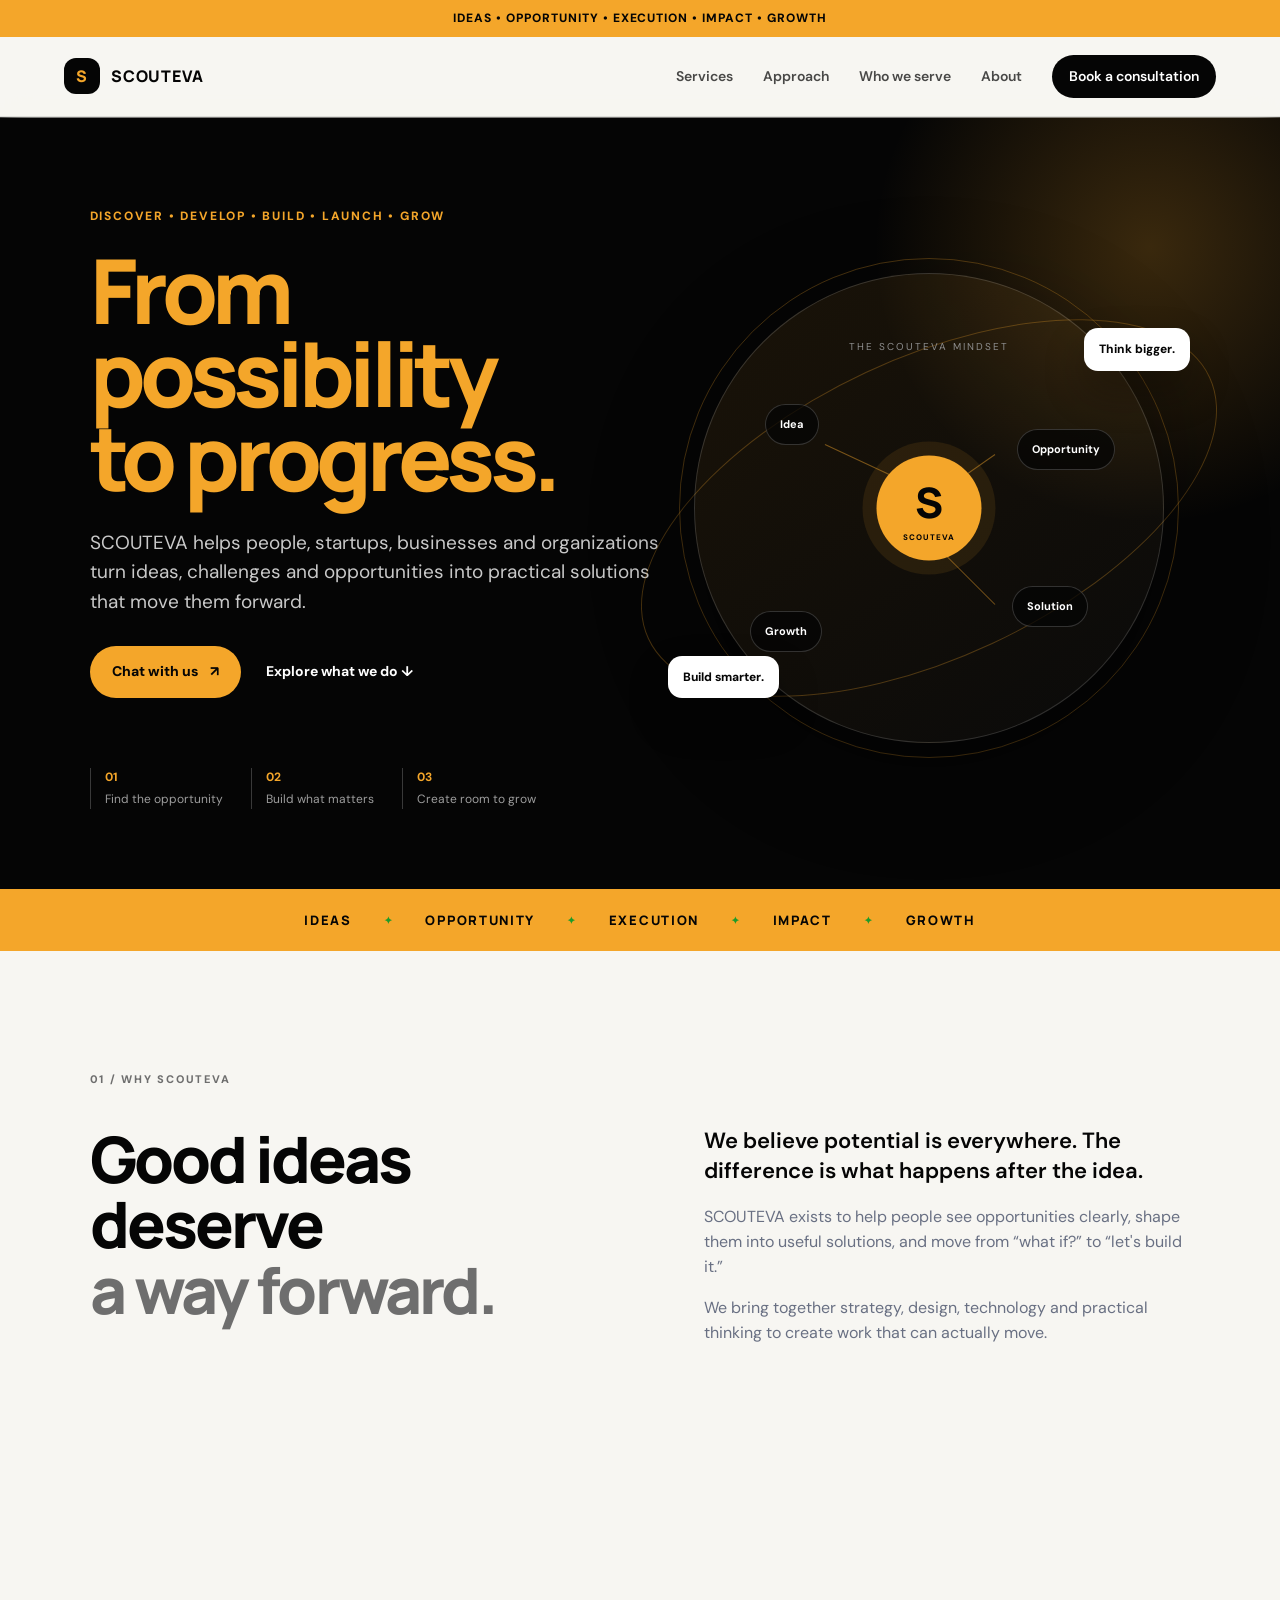
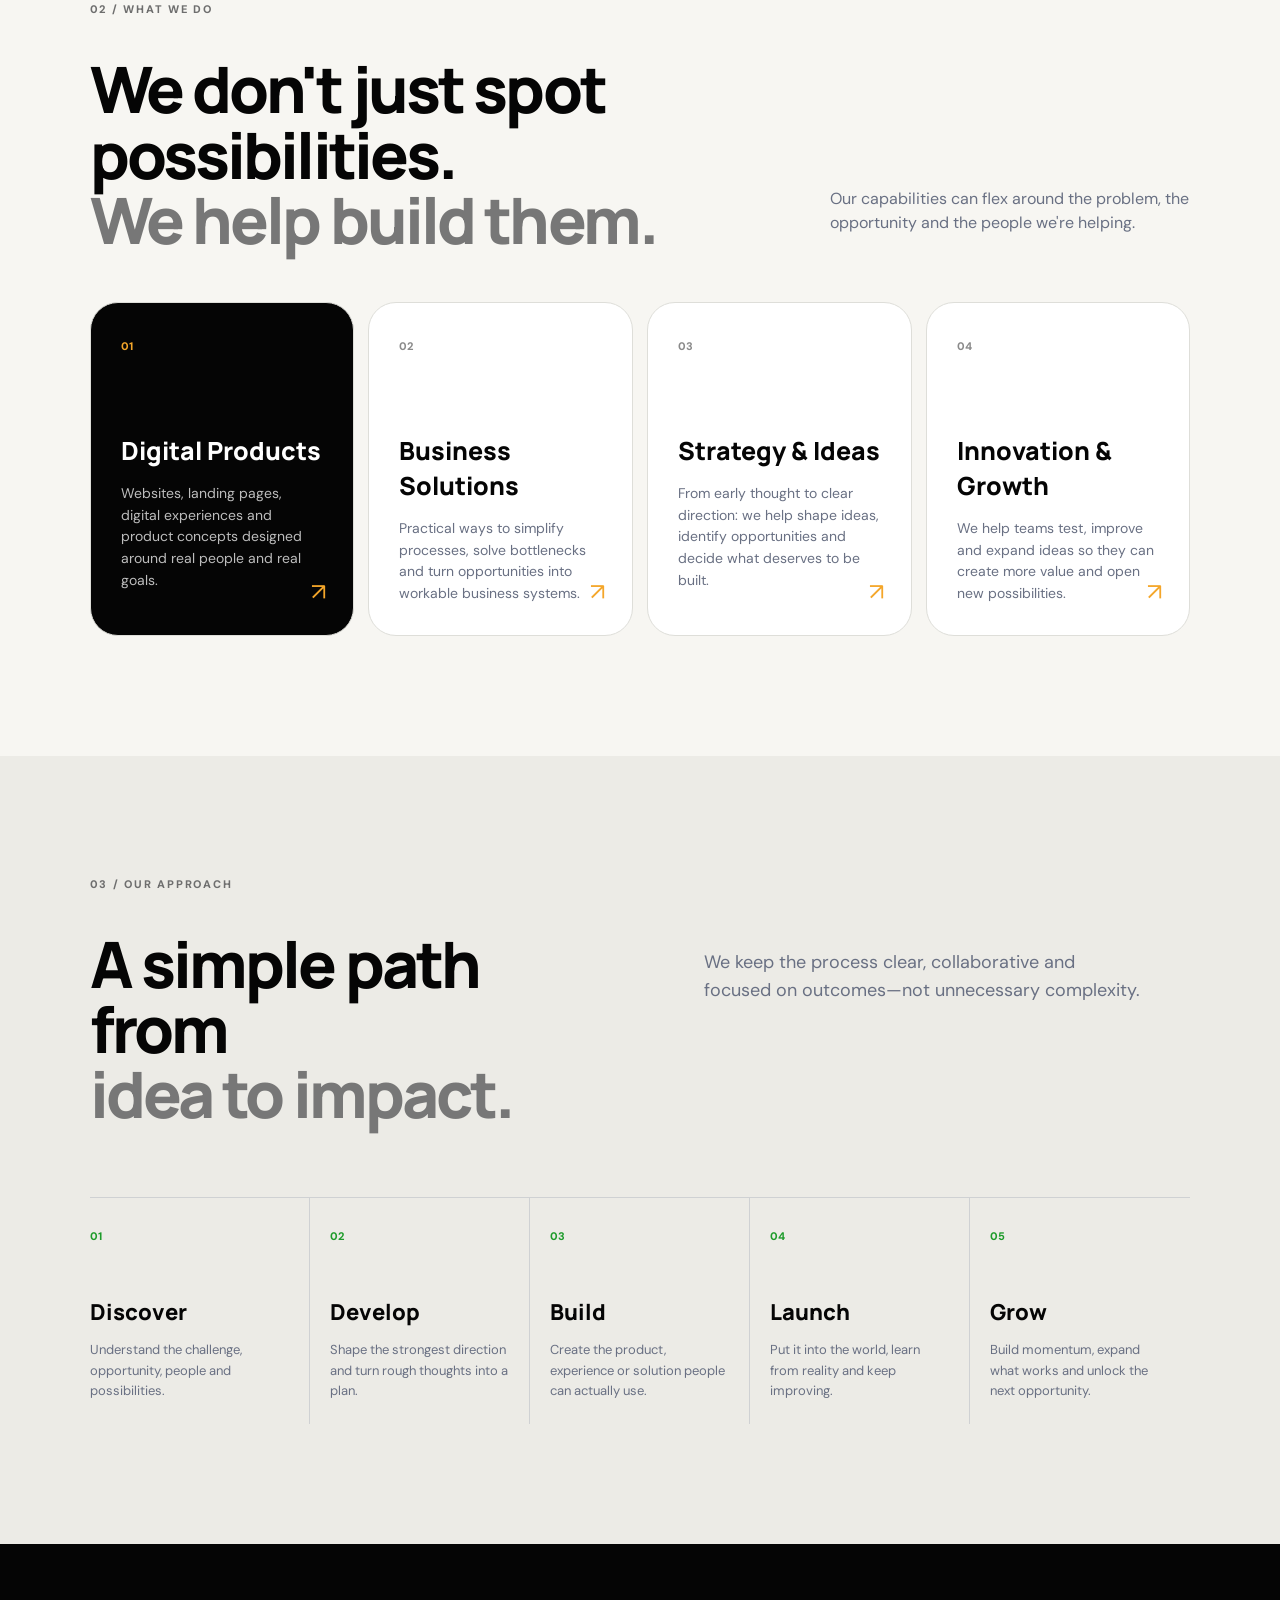
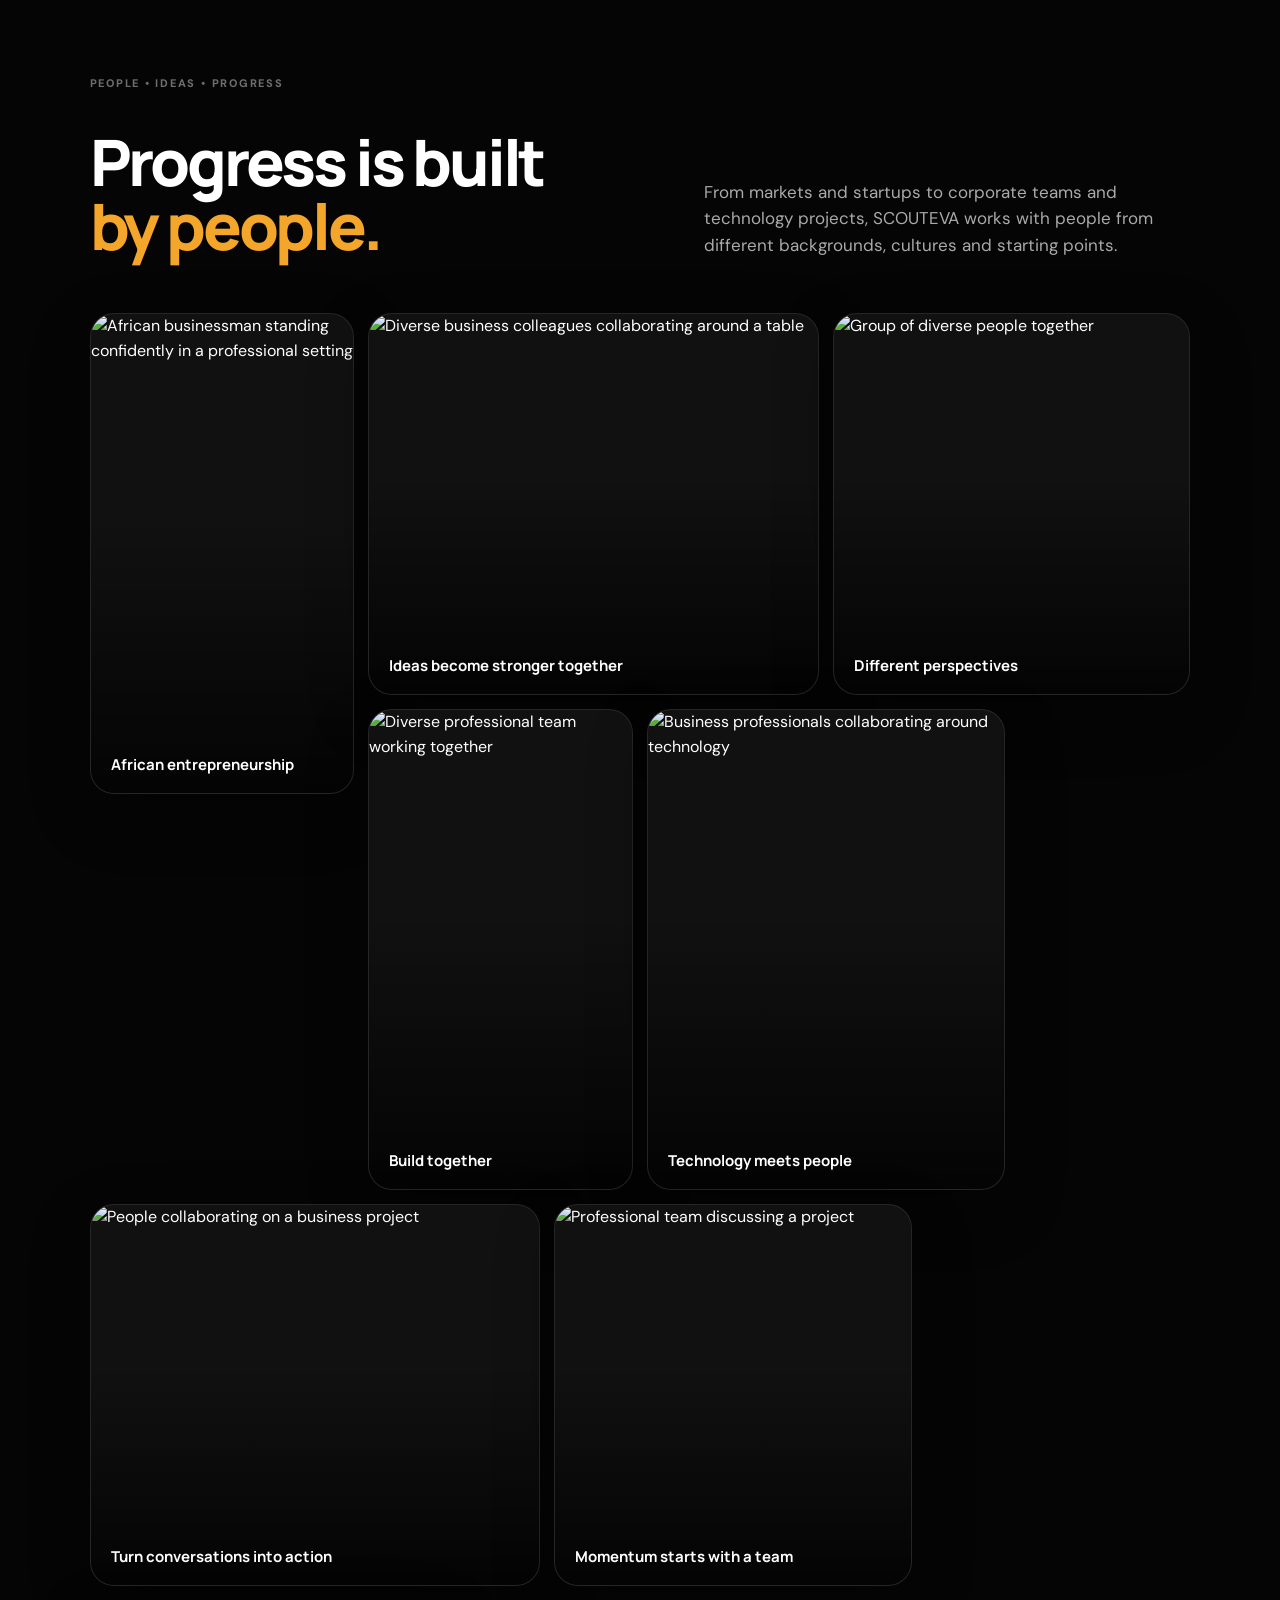
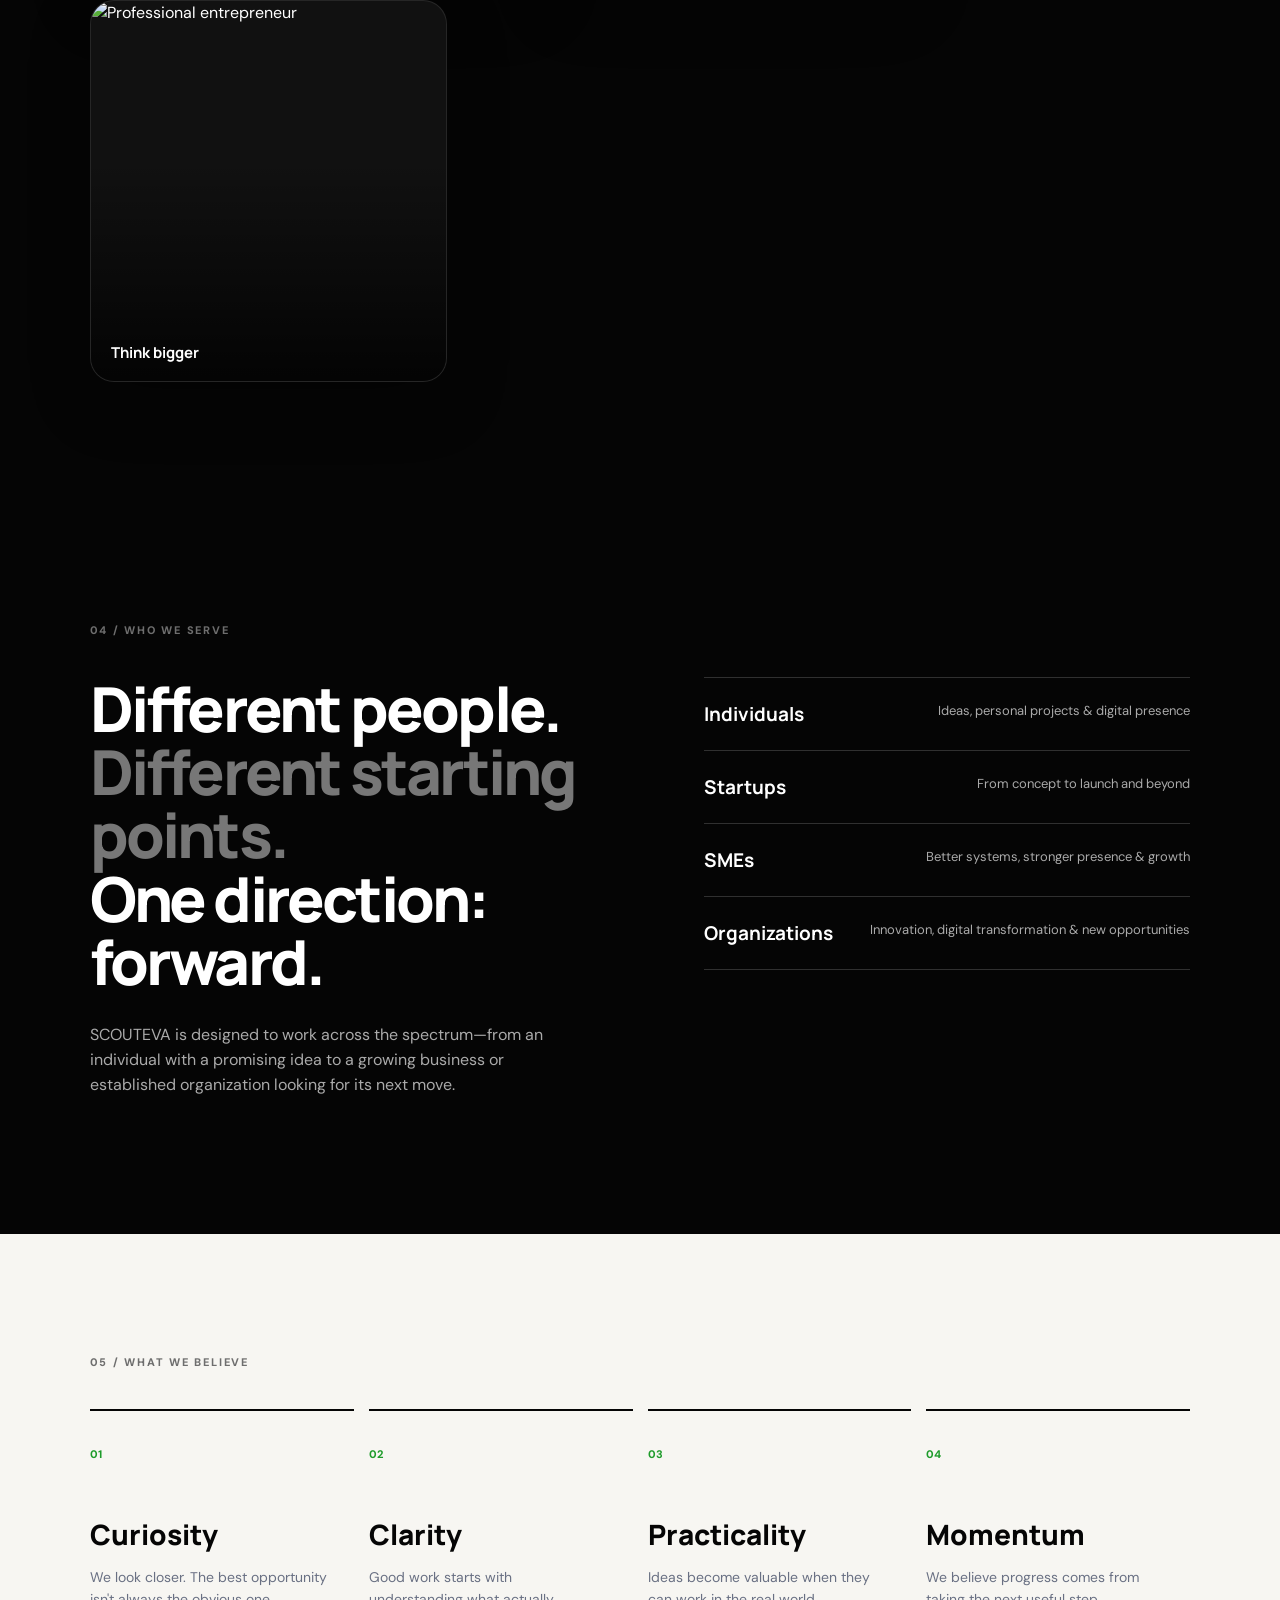
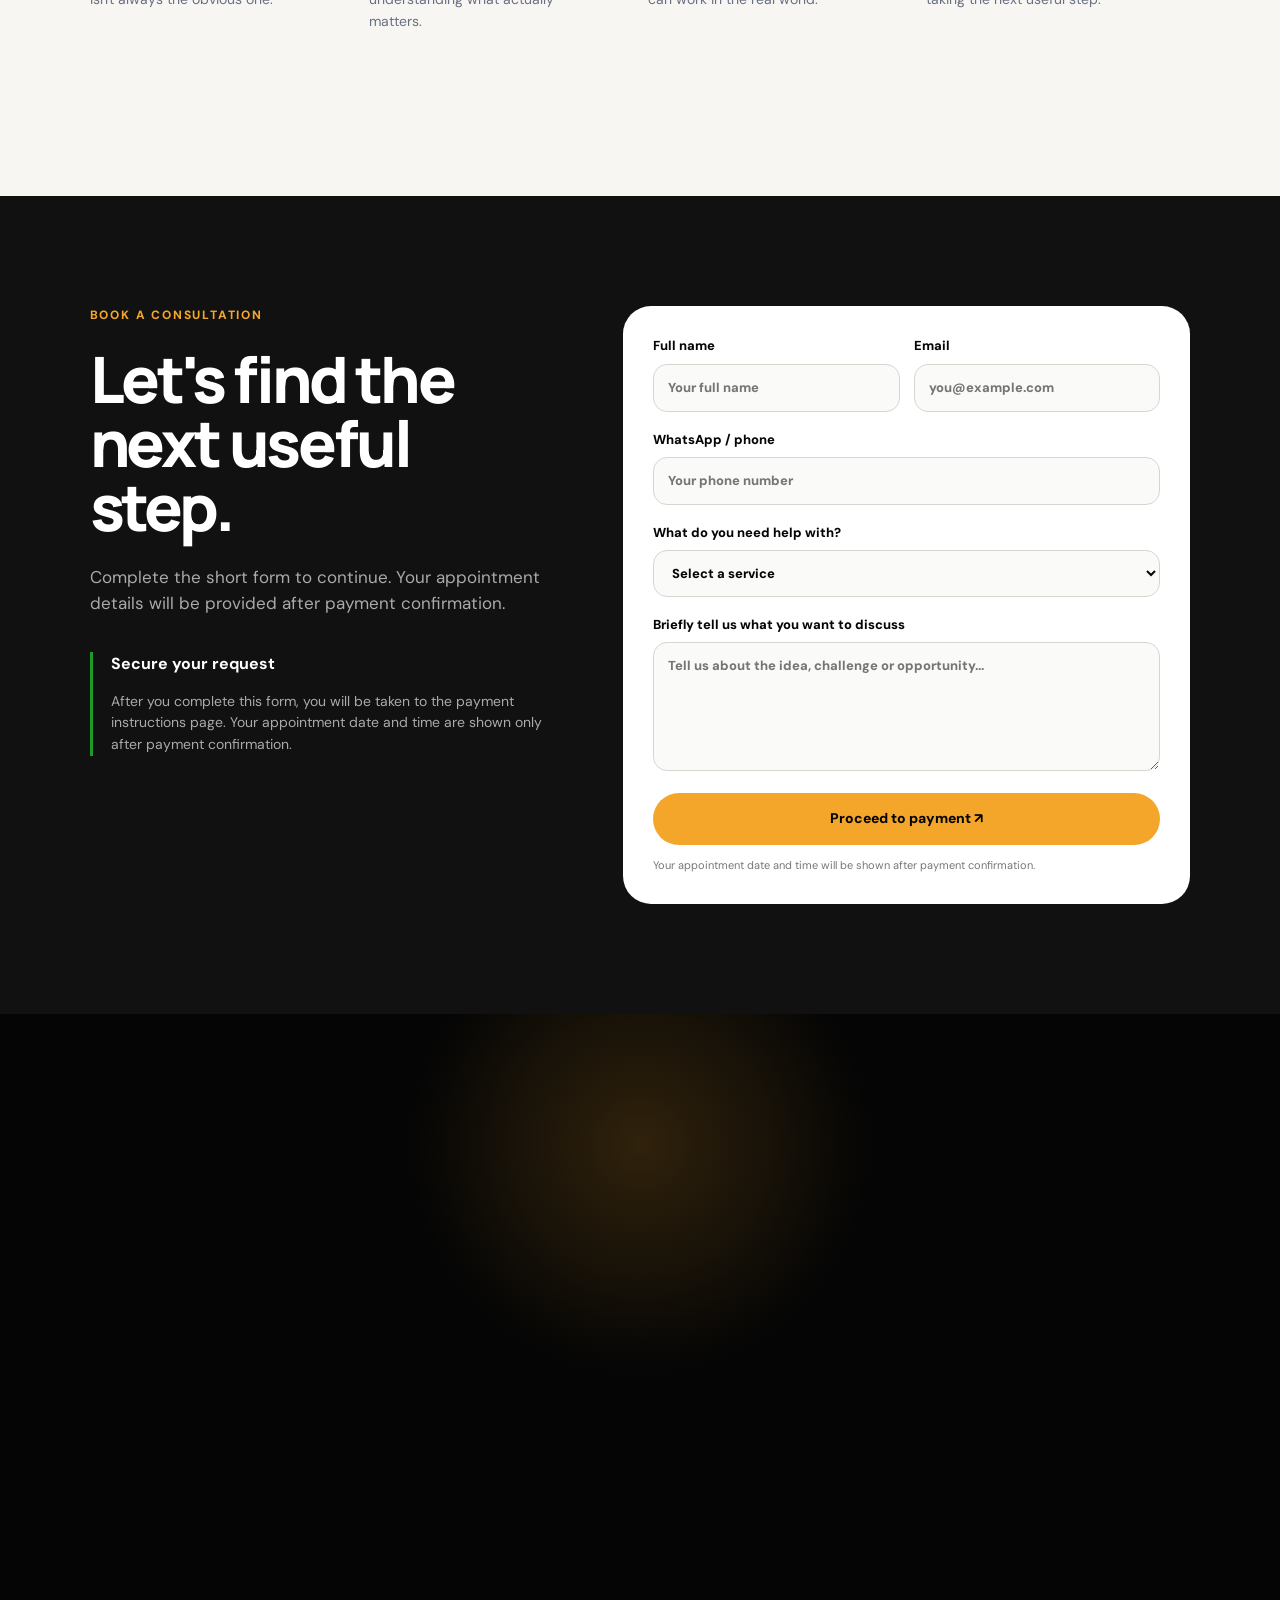
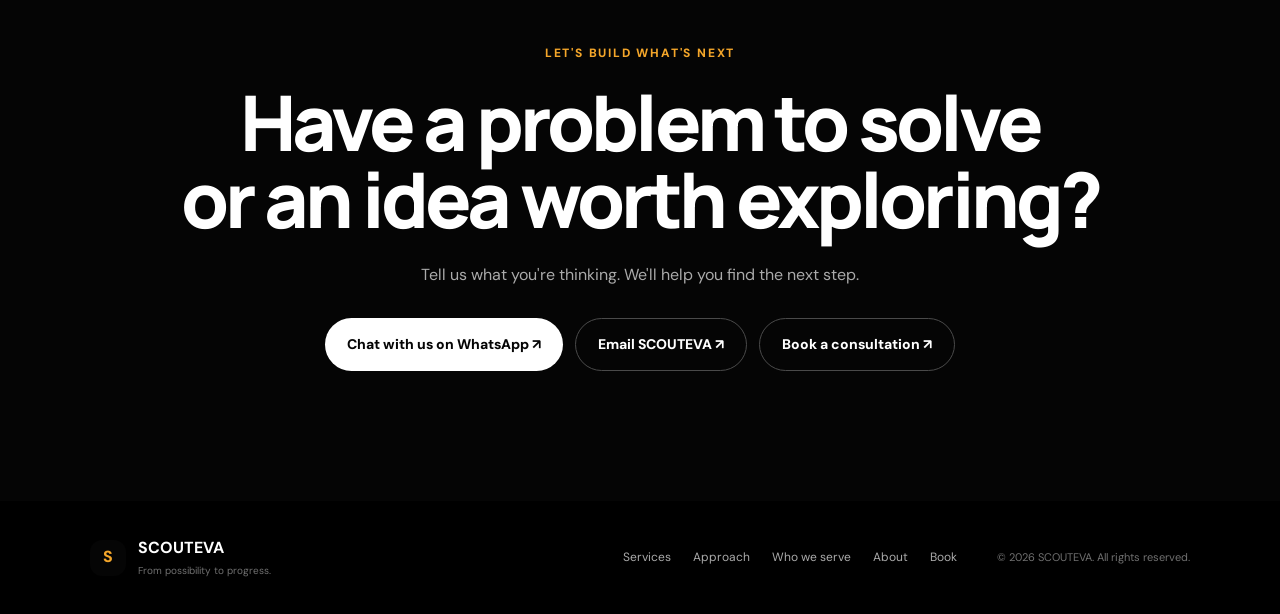
==== commit c8f3249d: "Add files via upload" ====
--- a/index.html
+++ b/index.html
@@ -165,10 +165,10 @@
         <div class="booking-copy">
           <p class="eyebrow">BOOK A CONSULTATION</p>
           <h2>Let's find the next useful step.</h2>
-          <p>Complete the short form. Your consultation is automatically scheduled for <strong>12:00 PM on the next working day</strong>. Working days are Monday to Friday.</p>
+          <p>Complete the short form to continue. Your appointment details will be provided after payment confirmation.</p>
           <div class="booking-note">
-            <strong>Manual payment for now</strong>
-            <p>After submitting your booking, follow the payment instructions shown on screen. Paystack can be connected later.</p>
+            <strong>Secure your request</strong>
+            <p>After you complete this form, you will be taken to the payment instructions page. Your appointment date and time are shown only after payment confirmation.</p>
           </div>
         </div>
 
@@ -177,6 +177,9 @@
             <label>Full name<input type="text" name="name" required autocomplete="name" placeholder="Your full name"></label>
             <label>Email<input type="email" name="email" required autocomplete="email" placeholder="you@example.com"></label>
           </div>
+          <label>WhatsApp / phone
+            <input type="tel" name="phone" required autocomplete="tel" placeholder="Your phone number">
+          </label>
           <label>What do you need help with?
             <select name="service" required>
               <option value="">Select a service</option>
@@ -190,8 +193,8 @@
           <label>Briefly tell us what you want to discuss
             <textarea name="message" rows="5" required placeholder="Tell us about the idea, challenge or opportunity..."></textarea>
           </label>
-          <button class="btn btn-primary form-submit" type="submit">Continue to payment instructions ↗</button>
-          <p class="form-small">Your appointment time is fixed at 12:00 PM. Weekend dates are automatically skipped.</p>
+          <button class="btn btn-primary form-submit" type="submit">Proceed to payment ↗</button>
+          <p class="form-small">Your appointment date and time will be shown after payment confirmation.</p>
         </form>
       </div>
     </section>
@@ -204,14 +207,29 @@
         <div class="bank-details">
           <div><span>Bank</span><strong>Access Bank</strong></div>
           <div><span>Account name</span><strong>Sunday Samuel</strong></div>
-          <div><span>Account number</span><strong>0717553338</strong></div>
-        </div>
-        <p class="international-note">International clients can contact SCOUTEVA through WhatsApp after booking for the appropriate international payment arrangement.</p>
+          <div><span>Account number</span><strong>07175533338</strong></div>
+        </div>
+        <p class="international-note">International clients can contact SCOUTEVA through WhatsApp for the appropriate international payment arrangement.</p>
+        <label class="payment-reference-label">Payment reference
+          <input type="text" id="payment-reference" name="payment-reference" placeholder="Enter your payment reference" autocomplete="off">
+        </label>
         <div class="payment-actions">
-          <a class="btn btn-primary" id="payment-whatsapp" href="#" target="_blank" rel="noopener">Send payment confirmation on WhatsApp ↗</a>
+          <button class="btn btn-primary" id="submit-payment" type="button">Submit payment confirmation ↗</button>
           <button class="btn btn-outline" id="back-to-booking" type="button">Back to booking</button>
         </div>
-        <p class="form-small">Please make your payment only through the details displayed above and keep your payment receipt.</p>
+        <p class="form-small">After making payment, enter the reference from your receipt and submit the confirmation. Keep your receipt available.</p>
+
+        <div class="appointment-confirmation" id="appointment-confirmation" hidden aria-live="polite">
+          <p class="eyebrow">APPOINTMENT CONFIRMED</p>
+          <h3>Your appointment is confirmed.</h3>
+          <p id="confirmation-message"></p>
+          <div class="confirmed-slot">
+            <span>Appointment</span>
+            <strong id="confirmed-date"></strong>
+            <strong id="confirmed-time">12:00 PM</strong>
+          </div>
+          <a class="btn btn-primary" id="confirmation-whatsapp" href="#" target="_blank" rel="noopener">Send confirmation on WhatsApp ↗</a>
+        </div>
       </div>
     </section>
 
--- a/style.css
+++ b/style.css
@@ -84,3 +84,12 @@
 @media(max-width:430px){
   .hero h1{font-size:49px}.hero-visual{transform:scale(.9);margin-left:-10%;margin-right:-10%}.values-grid{grid-template-columns:1fr}.steps{grid-template-columns:1fr}.step,.step:not(:first-child){border-right:0;border-bottom:1px solid #cfd1d3;padding:20px 0}.step h3{margin-top:25px}
 }
+
+/* Project request / payment confirmation additions */
+.payment-reference-label { display:block; margin-top:1.25rem; }
+.payment-reference-label input { width:100%; }
+.appointment-confirmation { margin-top:2rem; padding:1.5rem; border:1px solid rgba(255,193,7,.35); border-radius:20px; background:rgba(255,193,7,.07); }
+.appointment-confirmation h3 { margin:.2rem 0 .6rem; }
+.confirmed-slot { margin:1.2rem 0; padding:1.2rem; border-radius:16px; background:rgba(255,255,255,.04); display:grid; gap:.35rem; }
+.confirmed-slot span { font-size:.75rem; text-transform:uppercase; letter-spacing:.12em; opacity:.7; }
+.confirmed-slot strong:last-child { font-size:1.35rem; }
